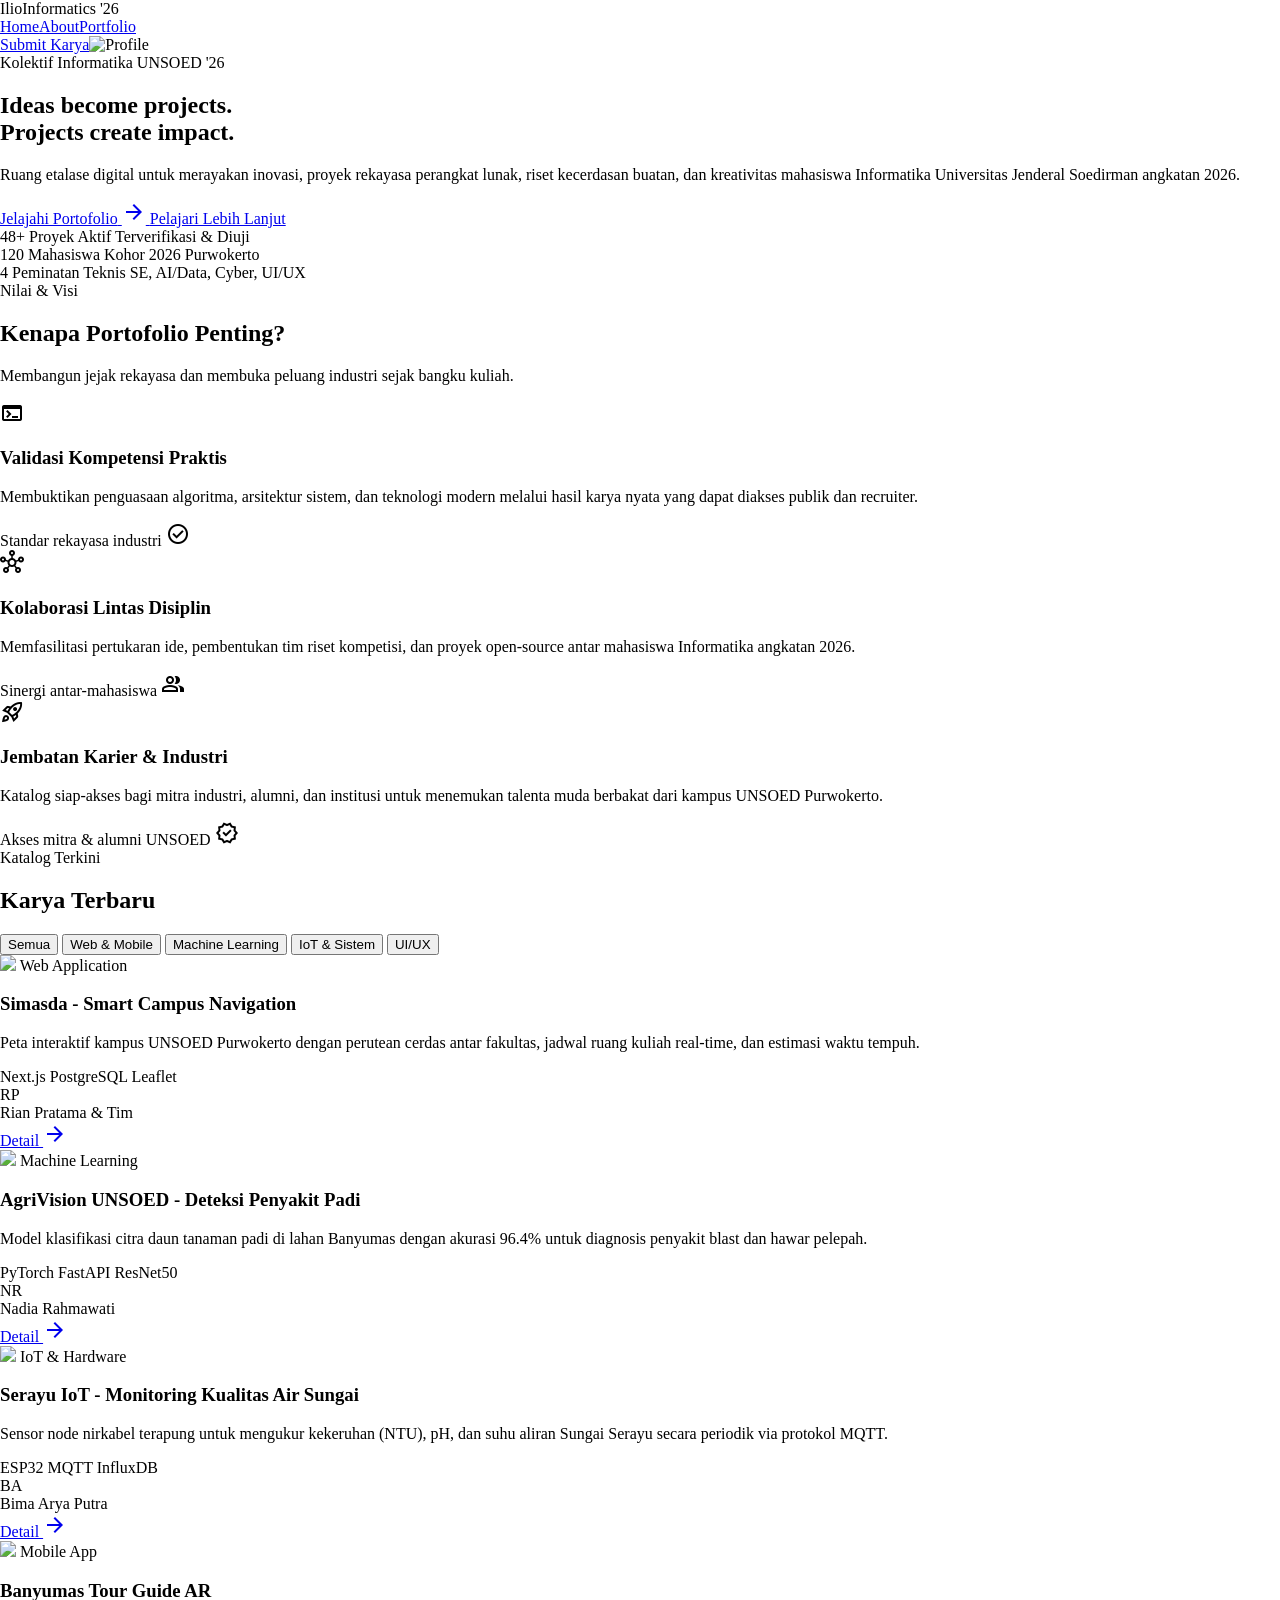
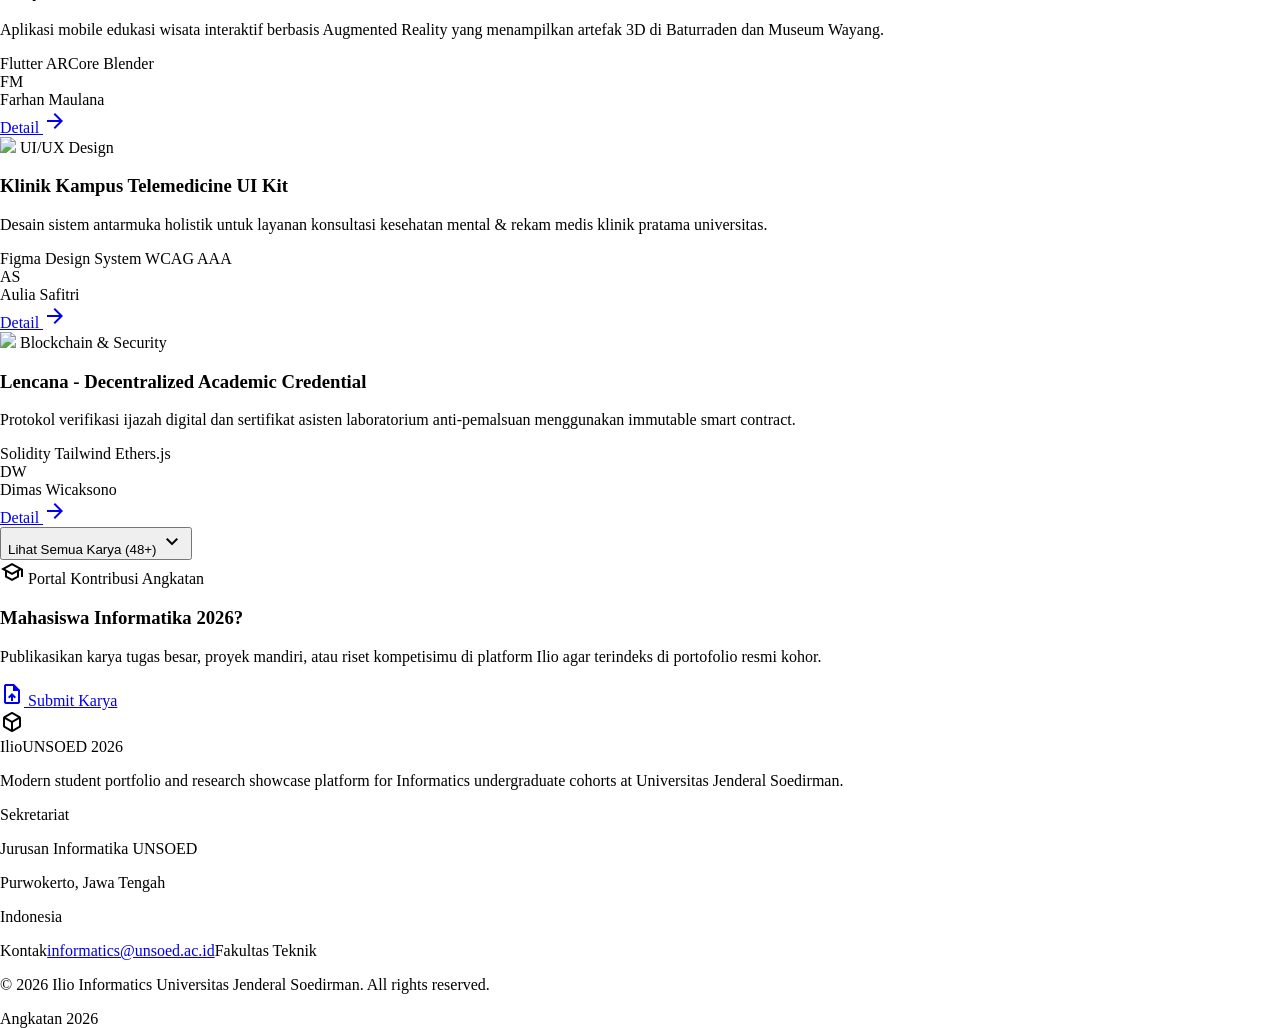
==== ilio_platform_portofolio_informatika_unsoed_26.html @ 2663e472 "Desain web" ====
<!DOCTYPE html>

<html lang="en"><head><meta charset="utf-8"/><meta content="width=device-width, initial-scale=1.0" name="viewport"/><meta content="web_standard" name="shell-type"/><link href="https://fonts.googleapis.com/css2?family=Material+Symbols+Outlined:opsz,wght,FILL,GRAD@20..48,100..700,0..1,-50..200" rel="stylesheet"/>
<link href="https://fonts.googleapis.com/css2?family=Material+Symbols+Outlined:wght,FILL@100..700,0..1&amp;display=swap" rel="stylesheet"/><style>@layer base{html,body{margin:0;padding:0;}body{overscroll-behavior:none;}main>:first-child{margin-top:0!important;}main>:last-child{margin-bottom:0!important;}}::-webkit-scrollbar{display:none;}</style><script src="https://cdn.tailwindcss.com"></script><script id="tailwind-config">tailwind.config = { darkMode: "class", theme: { extend: { "colors": { "tertiary": "#904900", "secondary-fixed-dim": "#00dfc1", "primary-fixed-dim": "#c0c1ff", "on-secondary-fixed": "#00201a", "on-secondary-fixed-variant": "#005144", "inverse-surface": "#263143", "on-tertiary-fixed": "#301400", "on-error": "#ffffff", "secondary-container": "#26fedc", "surface-container-lowest": "#ffffff", "primary": "#4648d4", "surface-variant": "#d8e3fb", "tertiary-fixed-dim": "#ffb783", "inverse-primary": "#c0c1ff", "on-secondary-container": "#007261", "on-tertiary-container": "#fffbff", "on-secondary": "#ffffff", "primary-container": "#6063ee", "surface-container-highest": "#d8e3fb", "surface": "#f9f9ff", "surface-dim": "#cfdaf2", "on-error-container": "#93000a", "surface-bright": "#f9f9ff", "on-primary-fixed": "#07006c", "on-tertiary": "#ffffff", "primary-fixed": "#e1e0ff", "on-background": "#111c2d", "on-surface-variant": "#464554", "outline": "#767586", "inverse-on-surface": "#ecf1ff", "surface-container-low": "#f0f3ff", "tertiary-fixed": "#ffdcc5", "on-surface": "#111c2d", "outline-variant": "#c7c4d7", "on-primary": "#ffffff", "on-primary-container": "#fffbff", "tertiary-container": "#b55d00", "on-primary-fixed-variant": "#2f2ebe", "surface-container": "#e7eeff", "background": "#f9f9ff", "error": "#ba1a1a", "on-tertiary-fixed-variant": "#703700", "surface-tint": "#494bd6", "surface-container-high": "#dee8ff", "secondary-fixed": "#26fedc", "secondary": "#006b5b", "error-container": "#ffdad6" }, "borderRadius": { "DEFAULT": "0.25rem", "lg": "0.5rem", "xl": "0.75rem", "full": "9999px" }, "spacing": { "space-2xl": "3rem", "margin": "2rem", "space-xl": "2rem", "space-sm": "0.5rem", "margin-mobile": "1rem", "gutter-mobile": "1rem", "space-md": "1rem", "space-lg": "1.5rem", "space-xs": "0.25rem", "gutter": "1.5rem", "space-3xl": "4.5rem" }, "fontFamily": { "headline-md": [ "Plus Jakarta Sans" ], "body-sm": [ "Inter" ], "display-hero-mobile": [ "Plus Jakarta Sans" ], "code-sm": [ "Inter" ], "display-hero": [ "Plus Jakarta Sans" ], "body-lg": [ "Inter" ], "headline-sm": [ "Plus Jakarta Sans" ], "headline-lg": [ "Plus Jakarta Sans" ], "body-md": [ "Inter" ], "label-sm": [ "Inter" ], "headline-lg-mobile": [ "Plus Jakarta Sans" ], "label-md": [ "Inter" ] }, "fontSize": { "headline-md": [ "24px", { "lineHeight": "32px", "letterSpacing": "-0.015em", "fontWeight": "600" } ], "body-sm": [ "13px", { "lineHeight": "20px", "letterSpacing": "0em", "fontWeight": "400" } ], "display-hero-mobile": [ "32px", { "lineHeight": "40px", "letterSpacing": "-0.02em", "fontWeight": "700" } ], "code-sm": [ "13px", { "lineHeight": "18px", "letterSpacing": "0em", "fontWeight": "500" } ], "display-hero": [ "48px", { "lineHeight": "56px", "letterSpacing": "-0.025em", "fontWeight": "700" } ], "body-lg": [ "18px", { "lineHeight": "28px", "letterSpacing": "-0.005em", "fontWeight": "400" } ], "headline-sm": [ "20px", { "lineHeight": "28px", "letterSpacing": "-0.01em", "fontWeight": "600" } ], "headline-lg": [ "36px", { "lineHeight": "44px", "letterSpacing": "-0.02em", "fontWeight": "600" } ], "body-md": [ "15px", { "lineHeight": "24px", "letterSpacing": "0em", "fontWeight": "400" } ], "label-sm": [ "12px", { "lineHeight": "16px", "letterSpacing": "0.025em", "fontWeight": "600" } ], "headline-lg-mobile": [ "26px", { "lineHeight": "34px", "letterSpacing": "-0.015em", "fontWeight": "600" } ], "label-md": [ "14px", { "lineHeight": "20px", "letterSpacing": "0.01em", "fontWeight": "500" } ] } } } }</script></head><body class="bg-surface font-body-md text-on-surface antialiased"><header class="fixed top-0 left-0 right-0 z-50 bg-surface-container-lowest/90 backdrop-blur-md border-b border-outline-variant"><div class="max-w-7xl mx-auto px-margin flex items-center justify-between h-16"><div class="flex items-center gap-space-md"><span class="font-headline-md text-headline-md tracking-tight text-primary font-bold">Ilio</span><span class="hidden sm:inline-flex items-center px-space-sm py-space-xs rounded-full bg-primary-fixed text-on-primary-fixed font-label-sm text-label-sm font-semibold">Informatics '26</span></div><nav class="hidden md:flex items-center gap-space-xl" data-active-classes="text-primary font-semibold"><a aria-current="page" class="transition-colors text-primary font-semibold" data-path="home" href="#">Home</a><a class="font-label-md text-label-md text-on-surface-variant hover:text-on-surface transition-colors" data-path="about" href="#">About</a><a class="font-label-md text-label-md text-on-surface-variant hover:text-on-surface transition-colors" data-path="portfolio" href="#">Portfolio</a></nav><div class="flex items-center gap-space-md"><a class="inline-flex items-center justify-center h-10 px-space-lg rounded-lg border border-outline-variant bg-surface-container-lowest font-label-md text-label-md text-on-surface hover:bg-surface-container-low transition-all" data-path="submit-karya" href="#">Submit Karya</a><img alt="Profile" class="w-8 h-8 rounded-full object-cover ring-1 ring-outline-variant" src="https://lh3.googleusercontent.com/aida/[base64]"/></div></div></header><main class="w-full pt-16 bg-surface"><div class="flex flex-col w-full">
<!-- Top Decorative Blur Gradient Backdrop (Contained) -->
<div class="relative w-full overflow-hidden">
<div class="absolute -top-32 left-1/2 -translate-x-1/2 w-[980px] h-[380px] bg-gradient-to-r from-primary/10 via-secondary-container/20 to-primary-container/10 blur-3xl pointer-events-none -z-10"></div>
<!-- 1. HERO SECTION -->
<section class="w-full max-w-7xl mx-auto px-margin py-space-3xl flex flex-col items-center text-center">
<!-- Cohort Indicator Badge -->
<div class="inline-flex items-center gap-space-sm px-4 py-1.5 rounded-full bg-surface-container border border-outline-variant shadow-sm mb-space-lg">
<span class="relative flex h-2 w-2">
<span class="animate-ping absolute inline-flex h-full w-full rounded-full bg-secondary-fixed-dim opacity-75"></span>
<span class="relative inline-flex rounded-full h-2 w-2 bg-secondary"></span>
</span>
<span class="font-label-sm text-label-sm text-on-surface-variant font-semibold tracking-wide uppercase">
          Kolektif Informatika UNSOED '26
        </span>
</div>
<!-- Main Hero Headline -->
<h1 class="font-display-hero text-display-hero md:text-[56px] md:leading-[64px] text-on-surface font-extrabold max-w-4xl tracking-tight mb-space-lg">
        Ideas become projects.<br class="hidden sm:inline"/>
<span class="text-primary">Projects create impact.</span>
</h1>
<!-- Indonesian Hero Subtitle -->
<p class="font-body-lg text-body-lg text-on-surface-variant max-w-2xl leading-relaxed mb-space-xl">
        Ruang etalase digital untuk merayakan inovasi, proyek rekayasa perangkat lunak, riset kecerdasan buatan, dan kreativitas mahasiswa Informatika Universitas Jenderal Soedirman angkatan 2026.
      </p>
<!-- Action Button Row -->
<div class="flex flex-col sm:flex-row items-center gap-space-md mb-space-3xl w-full sm:w-auto">
<a class="w-full sm:w-auto inline-flex items-center justify-center gap-space-sm h-12 px-6 rounded-lg bg-secondary-container text-on-secondary-fixed font-label-md text-label-md font-semibold shadow-sm hover:shadow-md hover:-translate-y-0.5 transition-all" href="#karya-terbaru">
<span>Jelajahi Portofolio</span>
<span class="material-symbols-outlined text-lg">arrow_forward</span>
</a>
<a class="w-full sm:w-auto inline-flex items-center justify-center h-12 px-6 rounded-lg bg-surface-container-lowest text-on-surface font-label-md text-label-md font-medium border border-outline-variant shadow-sm hover:bg-surface-container-low transition-colors" href="#kenapa-penting">
          Pelajari Lebih Lanjut
        </a>
</div>
<!-- Minimalist Metric Strip -->
<div class="w-full max-w-4xl bg-surface-container-lowest rounded-xl border border-outline-variant shadow-sm p-space-lg grid grid-cols-1 sm:grid-cols-3 divide-y sm:divide-y-0 sm:divide-x divide-outline-variant">
<div class="flex flex-col items-center py-space-sm sm:py-0 px-space-md">
<span class="font-headline-lg text-headline-lg text-primary font-bold">48+</span>
<span class="font-label-md text-label-md text-on-surface font-medium mt-1">Proyek Aktif</span>
<span class="font-body-sm text-body-sm text-on-surface-variant">Terverifikasi &amp; Diuji</span>
</div>
<div class="flex flex-col items-center py-space-sm sm:py-0 px-space-md">
<span class="font-headline-lg text-headline-lg text-on-surface font-bold">120</span>
<span class="font-label-md text-label-md text-on-surface font-medium mt-1">Mahasiswa</span>
<span class="font-body-sm text-body-sm text-on-surface-variant">Kohor 2026 Purwokerto</span>
</div>
<div class="flex flex-col items-center py-space-sm sm:py-0 px-space-md">
<span class="font-headline-lg text-headline-lg text-primary font-bold">4</span>
<span class="font-label-md text-label-md text-on-surface font-medium mt-1">Peminatan Teknis</span>
<span class="font-body-sm text-body-sm text-on-surface-variant">SE, AI/Data, Cyber, UI/UX</span>
</div>
</div>
</section>
</div>
<!-- 2. SECTION: KENAPA PORTOFOLIO PENTING -->
<section class="w-full bg-surface-container-low border-y border-outline-variant py-space-3xl" id="kenapa-penting">
<div class="max-w-7xl mx-auto px-margin">
<!-- Section Header -->
<div class="flex flex-col items-center text-center max-w-2xl mx-auto mb-space-2xl">
<span class="px-3 py-1 rounded-full bg-primary-fixed text-on-primary-fixed font-label-sm text-label-sm font-semibold uppercase tracking-wider mb-space-xs">
          Nilai &amp; Visi
        </span>
<h2 class="font-headline-lg text-headline-lg text-on-surface font-bold tracking-tight mb-space-xs">
          Kenapa Portofolio Penting?
        </h2>
<p class="font-body-md text-body-md text-on-surface-variant">
          Membangun jejak rekayasa dan membuka peluang industri sejak bangku kuliah.
        </p>
</div>
<!-- 3 Benefit Cards -->
<div class="grid grid-cols-1 md:grid-cols-3 gap-gutter">
<!-- Benefit Card 1 -->
<div class="bg-surface-container-lowest rounded-xl border border-outline-variant p-space-lg shadow-sm hover:shadow-md hover:border-primary/40 transition-all flex flex-col justify-between">
<div>
<div class="w-12 h-12 rounded-lg bg-primary-fixed flex items-center justify-center text-primary mb-space-lg">
<span class="material-symbols-outlined text-2xl">terminal</span>
</div>
<h3 class="font-headline-sm text-headline-sm text-on-surface font-semibold mb-space-sm">
              Validasi Kompetensi Praktis
            </h3>
<p class="font-body-md text-body-md text-on-surface-variant leading-relaxed">
              Membuktikan penguasaan algoritma, arsitektur sistem, dan teknologi modern melalui hasil karya nyata yang dapat diakses publik dan recruiter.
            </p>
</div>
<div class="pt-space-lg mt-space-md border-t border-outline-variant flex items-center gap-space-xs text-primary font-label-sm text-label-sm font-medium">
<span>Standar rekayasa industri</span>
<span class="material-symbols-outlined text-sm">check_circle</span>
</div>
</div>
<!-- Benefit Card 2 -->
<div class="bg-surface-container-lowest rounded-xl border border-outline-variant p-space-lg shadow-sm hover:shadow-md hover:border-secondary/40 transition-all flex flex-col justify-between">
<div>
<div class="w-12 h-12 rounded-lg bg-secondary-fixed flex items-center justify-center text-on-secondary-fixed mb-space-lg">
<span class="material-symbols-outlined text-2xl">hub</span>
</div>
<h3 class="font-headline-sm text-headline-sm text-on-surface font-semibold mb-space-sm">
              Kolaborasi Lintas Disiplin
            </h3>
<p class="font-body-md text-body-md text-on-surface-variant leading-relaxed">
              Memfasilitasi pertukaran ide, pembentukan tim riset kompetisi, dan proyek open-source antar mahasiswa Informatika angkatan 2026.
            </p>
</div>
<div class="pt-space-lg mt-space-md border-t border-outline-variant flex items-center gap-space-xs text-secondary font-label-sm text-label-sm font-medium">
<span>Sinergi antar-mahasiswa</span>
<span class="material-symbols-outlined text-sm">group</span>
</div>
</div>
<!-- Benefit Card 3 -->
<div class="bg-surface-container-lowest rounded-xl border border-outline-variant p-space-lg shadow-sm hover:shadow-md hover:border-primary/40 transition-all flex flex-col justify-between">
<div>
<div class="w-12 h-12 rounded-lg bg-surface-container-high flex items-center justify-center text-primary mb-space-lg">
<span class="material-symbols-outlined text-2xl">rocket_launch</span>
</div>
<h3 class="font-headline-sm text-headline-sm text-on-surface font-semibold mb-space-sm">
              Jembatan Karier &amp; Industri
            </h3>
<p class="font-body-md text-body-md text-on-surface-variant leading-relaxed">
              Katalog siap-akses bagi mitra industri, alumni, dan institusi untuk menemukan talenta muda berbakat dari kampus UNSOED Purwokerto.
            </p>
</div>
<div class="pt-space-lg mt-space-md border-t border-outline-variant flex items-center gap-space-xs text-primary font-label-sm text-label-sm font-medium">
<span>Akses mitra &amp; alumni UNSOED</span>
<span class="material-symbols-outlined text-sm">verified</span>
</div>
</div>
</div>
</div>
</section>
<!-- 3. SECTION: KARYA TERBARU (RECENT PROJECTS) -->
<section class="w-full max-w-7xl mx-auto px-margin py-space-3xl" id="karya-terbaru">
<!-- Section Title & Filter Tabs -->
<div class="flex flex-col md:flex-row md:items-end justify-between gap-space-lg mb-space-2xl">
<div>
<div class="inline-flex items-center gap-2 text-primary font-label-sm text-label-sm font-semibold uppercase tracking-wider mb-space-xs">
<span class="w-2 h-2 rounded-full bg-primary"></span>
          Katalog Terkini
        </div>
<h2 class="font-headline-lg text-headline-lg text-on-surface font-bold tracking-tight">
          Karya Terbaru
        </h2>
</div>
<!-- Filter Tabs with Micro-interaction script -->
<div class="flex flex-wrap gap-2" id="filter-container">
<button class="filter-btn active-tab px-4 py-2 rounded-lg font-label-md text-label-md font-medium transition-all bg-primary text-on-primary shadow-sm" data-filter="all">
          Semua
        </button>
<button class="filter-btn px-4 py-2 rounded-lg font-label-md text-label-md font-medium transition-all bg-surface-container-lowest text-on-surface-variant border border-outline-variant hover:bg-surface-container-low hover:text-on-surface" data-filter="web-mobile">
          Web &amp; Mobile
        </button>
<button class="filter-btn px-4 py-2 rounded-lg font-label-md text-label-md font-medium transition-all bg-surface-container-lowest text-on-surface-variant border border-outline-variant hover:bg-surface-container-low hover:text-on-surface" data-filter="ml">
          Machine Learning
        </button>
<button class="filter-btn px-4 py-2 rounded-lg font-label-md text-label-md font-medium transition-all bg-surface-container-lowest text-on-surface-variant border border-outline-variant hover:bg-surface-container-low hover:text-on-surface" data-filter="iot">
          IoT &amp; Sistem
        </button>
<button class="filter-btn px-4 py-2 rounded-lg font-label-md text-label-md font-medium transition-all bg-surface-container-lowest text-on-surface-variant border border-outline-variant hover:bg-surface-container-low hover:text-on-surface" data-filter="uiux">
          UI/UX
        </button>
</div>
</div>
<!-- 6 Projects Responsive Grid -->
<div class="grid grid-cols-1 md:grid-cols-2 lg:grid-cols-3 gap-gutter mb-space-2xl" id="projects-grid">
<!-- Project Card 1: Simasda -->
<div class="project-card group bg-surface-container-lowest rounded-xl border border-outline-variant p-space-md shadow-sm hover:shadow-md hover:border-primary/50 hover:-translate-y-1 transition-all flex flex-col justify-between" data-category="web-mobile">
<div>
<!-- Thumbnail slot -->
<div class="relative w-full aspect-video rounded-lg overflow-hidden bg-surface-container-high mb-space-md">
<img class="w-full h-full object-cover group-hover:scale-105 transition-transform duration-300" data-alt="Modern web interface dashboard for smart university campus navigation showing interactive building map, lecture hall routes, and teal highlight nodes in clean minimalist slate layout" src="https://lh3.googleusercontent.com/aida-public/[base64]"/>
<span class="absolute top-3 left-3 px-2.5 py-1 rounded-full bg-surface-container-lowest/90 backdrop-blur-sm text-primary font-label-sm text-label-sm font-semibold border border-outline-variant">
              Web Application
            </span>
</div>
<!-- Project Meta -->
<h3 class="font-headline-sm text-headline-sm text-on-surface font-semibold group-hover:text-primary transition-colors line-clamp-1">
            Simasda - Smart Campus Navigation
          </h3>
<p class="font-body-sm text-body-sm text-on-surface-variant mt-space-xs line-clamp-2">
            Peta interaktif kampus UNSOED Purwokerto dengan perutean cerdas antar fakultas, jadwal ruang kuliah real-time, dan estimasi waktu tempuh.
          </p>
<!-- Tech stack chips -->
<div class="flex flex-wrap gap-1.5 mt-space-md">
<span class="px-2.5 py-0.5 rounded-full bg-surface-container text-on-surface-variant font-label-sm text-label-sm">Next.js</span>
<span class="px-2.5 py-0.5 rounded-full bg-surface-container text-on-surface-variant font-label-sm text-label-sm">PostgreSQL</span>
<span class="px-2.5 py-0.5 rounded-full bg-surface-container text-on-surface-variant font-label-sm text-label-sm">Leaflet</span>
</div>
</div>
<!-- Author Strip & Link -->
<div class="pt-space-md mt-space-md border-t border-outline-variant flex items-center justify-between">
<div class="flex items-center gap-space-xs">
<div class="w-7 h-7 rounded-full bg-primary-fixed text-on-primary-fixed flex items-center justify-center font-label-sm text-label-sm font-bold">
              RP
            </div>
<span class="font-body-sm text-body-sm text-on-surface font-medium truncate max-w-[130px]">
              Rian Pratama &amp; Tim
            </span>
</div>
<a class="inline-flex items-center gap-1 font-label-sm text-label-sm font-semibold text-primary hover:underline" href="#">
            Detail <span class="material-symbols-outlined text-sm">arrow_forward</span>
</a>
</div>
</div>
<!-- Project Card 2: AgriVision UNSOED -->
<div class="project-card group bg-surface-container-lowest rounded-xl border border-outline-variant p-space-md shadow-sm hover:shadow-md hover:border-primary/50 hover:-translate-y-1 transition-all flex flex-col justify-between" data-category="ml">
<div>
<div class="relative w-full aspect-video rounded-lg overflow-hidden bg-surface-container-high mb-space-md">
<img class="w-full h-full object-cover group-hover:scale-105 transition-transform duration-300" data-alt="Machine learning computer vision model interface detecting rice leaf blast disease with confidence scores, bounding boxes, and agricultural telemetry metrics" src="https://lh3.googleusercontent.com/aida-public/[base64]"/>
<span class="absolute top-3 left-3 px-2.5 py-1 rounded-full bg-surface-container-lowest/90 backdrop-blur-sm text-secondary font-label-sm text-label-sm font-semibold border border-outline-variant">
              Machine Learning
            </span>
</div>
<h3 class="font-headline-sm text-headline-sm text-on-surface font-semibold group-hover:text-primary transition-colors line-clamp-1">
            AgriVision UNSOED - Deteksi Penyakit Padi
          </h3>
<p class="font-body-sm text-body-sm text-on-surface-variant mt-space-xs line-clamp-2">
            Model klasifikasi citra daun tanaman padi di lahan Banyumas dengan akurasi 96.4% untuk diagnosis penyakit blast dan hawar pelepah.
          </p>
<div class="flex flex-wrap gap-1.5 mt-space-md">
<span class="px-2.5 py-0.5 rounded-full bg-surface-container text-on-surface-variant font-label-sm text-label-sm">PyTorch</span>
<span class="px-2.5 py-0.5 rounded-full bg-surface-container text-on-surface-variant font-label-sm text-label-sm">FastAPI</span>
<span class="px-2.5 py-0.5 rounded-full bg-surface-container text-on-surface-variant font-label-sm text-label-sm">ResNet50</span>
</div>
</div>
<div class="pt-space-md mt-space-md border-t border-outline-variant flex items-center justify-between">
<div class="flex items-center gap-space-xs">
<div class="w-7 h-7 rounded-full bg-secondary-fixed text-on-secondary-fixed flex items-center justify-center font-label-sm text-label-sm font-bold">
              NR
            </div>
<span class="font-body-sm text-body-sm text-on-surface font-medium truncate max-w-[130px]">
              Nadia Rahmawati
            </span>
</div>
<a class="inline-flex items-center gap-1 font-label-sm text-label-sm font-semibold text-primary hover:underline" href="#">
            Detail <span class="material-symbols-outlined text-sm">arrow_forward</span>
</a>
</div>
</div>
<!-- Project Card 3: Serayu IoT -->
<div class="project-card group bg-surface-container-lowest rounded-xl border border-outline-variant p-space-md shadow-sm hover:shadow-md hover:border-primary/50 hover:-translate-y-1 transition-all flex flex-col justify-between" data-category="iot">
<div>
<div class="relative w-full aspect-video rounded-lg overflow-hidden bg-surface-container-high mb-space-md">
<img class="w-full h-full object-cover group-hover:scale-105 transition-transform duration-300" data-alt="Internet of Things hardware prototype with microcontrollers, turbidity sensors, and water quality telemetry gauges monitoring Serayu river data streams" src="https://lh3.googleusercontent.com/aida-public/[base64]"/>
<span class="absolute top-3 left-3 px-2.5 py-1 rounded-full bg-surface-container-lowest/90 backdrop-blur-sm text-primary font-label-sm text-label-sm font-semibold border border-outline-variant">
              IoT &amp; Hardware
            </span>
</div>
<h3 class="font-headline-sm text-headline-sm text-on-surface font-semibold group-hover:text-primary transition-colors line-clamp-1">
            Serayu IoT - Monitoring Kualitas Air Sungai
          </h3>
<p class="font-body-sm text-body-sm text-on-surface-variant mt-space-xs line-clamp-2">
            Sensor node nirkabel terapung untuk mengukur kekeruhan (NTU), pH, dan suhu aliran Sungai Serayu secara periodik via protokol MQTT.
          </p>
<div class="flex flex-wrap gap-1.5 mt-space-md">
<span class="px-2.5 py-0.5 rounded-full bg-surface-container text-on-surface-variant font-label-sm text-label-sm">ESP32</span>
<span class="px-2.5 py-0.5 rounded-full bg-surface-container text-on-surface-variant font-label-sm text-label-sm">MQTT</span>
<span class="px-2.5 py-0.5 rounded-full bg-surface-container text-on-surface-variant font-label-sm text-label-sm">InfluxDB</span>
</div>
</div>
<div class="pt-space-md mt-space-md border-t border-outline-variant flex items-center justify-between">
<div class="flex items-center gap-space-xs">
<div class="w-7 h-7 rounded-full bg-primary-fixed-dim text-on-primary-fixed flex items-center justify-center font-label-sm text-label-sm font-bold">
              BA
            </div>
<span class="font-body-sm text-body-sm text-on-surface font-medium truncate max-w-[130px]">
              Bima Arya Putra
            </span>
</div>
<a class="inline-flex items-center gap-1 font-label-sm text-label-sm font-semibold text-primary hover:underline" href="#">
            Detail <span class="material-symbols-outlined text-sm">arrow_forward</span>
</a>
</div>
</div>
<!-- Project Card 4: Banyumas Tour Guide AR -->
<div class="project-card group bg-surface-container-lowest rounded-xl border border-outline-variant p-space-md shadow-sm hover:shadow-md hover:border-primary/50 hover:-translate-y-1 transition-all flex flex-col justify-between" data-category="web-mobile">
<div>
<div class="relative w-full aspect-video rounded-lg overflow-hidden bg-surface-container-high mb-space-md">
<img class="w-full h-full object-cover group-hover:scale-105 transition-transform duration-300" data-alt="Augmented reality smartphone application camera viewport displaying 3D historic landmarks, local culture facts, and waypoint navigation overlay in Banyumas" src="https://lh3.googleusercontent.com/aida-public/[base64]"/>
<span class="absolute top-3 left-3 px-2.5 py-1 rounded-full bg-surface-container-lowest/90 backdrop-blur-sm text-primary font-label-sm text-label-sm font-semibold border border-outline-variant">
              Mobile App
            </span>
</div>
<h3 class="font-headline-sm text-headline-sm text-on-surface font-semibold group-hover:text-primary transition-colors line-clamp-1">
            Banyumas Tour Guide AR
          </h3>
<p class="font-body-sm text-body-sm text-on-surface-variant mt-space-xs line-clamp-2">
            Aplikasi mobile edukasi wisata interaktif berbasis Augmented Reality yang menampilkan artefak 3D di Baturraden dan Museum Wayang.
          </p>
<div class="flex flex-wrap gap-1.5 mt-space-md">
<span class="px-2.5 py-0.5 rounded-full bg-surface-container text-on-surface-variant font-label-sm text-label-sm">Flutter</span>
<span class="px-2.5 py-0.5 rounded-full bg-surface-container text-on-surface-variant font-label-sm text-label-sm">ARCore</span>
<span class="px-2.5 py-0.5 rounded-full bg-surface-container text-on-surface-variant font-label-sm text-label-sm">Blender</span>
</div>
</div>
<div class="pt-space-md mt-space-md border-t border-outline-variant flex items-center justify-between">
<div class="flex items-center gap-space-xs">
<div class="w-7 h-7 rounded-full bg-surface-container-high text-on-surface-variant flex items-center justify-center font-label-sm text-label-sm font-bold">
              FM
            </div>
<span class="font-body-sm text-body-sm text-on-surface font-medium truncate max-w-[130px]">
              Farhan Maulana
            </span>
</div>
<a class="inline-flex items-center gap-1 font-label-sm text-label-sm font-semibold text-primary hover:underline" href="#">
            Detail <span class="material-symbols-outlined text-sm">arrow_forward</span>
</a>
</div>
</div>
<!-- Project Card 5: Klinik Kampus Telemedicine UI Kit -->
<div class="project-card group bg-surface-container-lowest rounded-xl border border-outline-variant p-space-md shadow-sm hover:shadow-md hover:border-primary/50 hover:-translate-y-1 transition-all flex flex-col justify-between" data-category="uiux">
<div>
<div class="relative w-full aspect-video rounded-lg overflow-hidden bg-surface-container-high mb-space-md">
<img class="w-full h-full object-cover group-hover:scale-105 transition-transform duration-300" data-alt="Clean Figma UI UX telemedicine design system showpiece featuring doctor appointment calendars, consultation cards, design tokens, and components palette" src="https://lh3.googleusercontent.com/aida-public/[base64]"/>
<span class="absolute top-3 left-3 px-2.5 py-1 rounded-full bg-surface-container-lowest/90 backdrop-blur-sm text-secondary font-label-sm text-label-sm font-semibold border border-outline-variant">
              UI/UX Design
            </span>
</div>
<h3 class="font-headline-sm text-headline-sm text-on-surface font-semibold group-hover:text-primary transition-colors line-clamp-1">
            Klinik Kampus Telemedicine UI Kit
          </h3>
<p class="font-body-sm text-body-sm text-on-surface-variant mt-space-xs line-clamp-2">
            Desain sistem antarmuka holistik untuk layanan konsultasi kesehatan mental &amp; rekam medis klinik pratama universitas.
          </p>
<div class="flex flex-wrap gap-1.5 mt-space-md">
<span class="px-2.5 py-0.5 rounded-full bg-surface-container text-on-surface-variant font-label-sm text-label-sm">Figma</span>
<span class="px-2.5 py-0.5 rounded-full bg-surface-container text-on-surface-variant font-label-sm text-label-sm">Design System</span>
<span class="px-2.5 py-0.5 rounded-full bg-surface-container text-on-surface-variant font-label-sm text-label-sm">WCAG AAA</span>
</div>
</div>
<div class="pt-space-md mt-space-md border-t border-outline-variant flex items-center justify-between">
<div class="flex items-center gap-space-xs">
<div class="w-7 h-7 rounded-full bg-secondary-fixed text-on-secondary-fixed flex items-center justify-center font-label-sm text-label-sm font-bold">
              AS
            </div>
<span class="font-body-sm text-body-sm text-on-surface font-medium truncate max-w-[130px]">
              Aulia Safitri
            </span>
</div>
<a class="inline-flex items-center gap-1 font-label-sm text-label-sm font-semibold text-primary hover:underline" href="#">
            Detail <span class="material-symbols-outlined text-sm">arrow_forward</span>
</a>
</div>
</div>
<!-- Project Card 6: Lencana -->
<div class="project-card group bg-surface-container-lowest rounded-xl border border-outline-variant p-space-md shadow-sm hover:shadow-md hover:border-primary/50 hover:-translate-y-1 transition-all flex flex-col justify-between" data-category="iot">
<div>
<div class="relative w-full aspect-video rounded-lg overflow-hidden bg-surface-container-high mb-space-md">
<img class="w-full h-full object-cover group-hover:scale-105 transition-transform duration-300" data-alt="Cryptographic decentralized smart contract dashboard showcasing academic diploma verification hash blocks, cryptographic keys, and verifiable credentials" src="https://lh3.googleusercontent.com/aida-public/[base64]"/>
<span class="absolute top-3 left-3 px-2.5 py-1 rounded-full bg-surface-container-lowest/90 backdrop-blur-sm text-primary font-label-sm text-label-sm font-semibold border border-outline-variant">
              Blockchain &amp; Security
            </span>
</div>
<h3 class="font-headline-sm text-headline-sm text-on-surface font-semibold group-hover:text-primary transition-colors line-clamp-1">
            Lencana - Decentralized Academic Credential
          </h3>
<p class="font-body-sm text-body-sm text-on-surface-variant mt-space-xs line-clamp-2">
            Protokol verifikasi ijazah digital dan sertifikat asisten laboratorium anti-pemalsuan menggunakan immutable smart contract.
          </p>
<div class="flex flex-wrap gap-1.5 mt-space-md">
<span class="px-2.5 py-0.5 rounded-full bg-surface-container text-on-surface-variant font-label-sm text-label-sm">Solidity</span>
<span class="px-2.5 py-0.5 rounded-full bg-surface-container text-on-surface-variant font-label-sm text-label-sm">Tailwind</span>
<span class="px-2.5 py-0.5 rounded-full bg-surface-container text-on-surface-variant font-label-sm text-label-sm">Ethers.js</span>
</div>
</div>
<div class="pt-space-md mt-space-md border-t border-outline-variant flex items-center justify-between">
<div class="flex items-center gap-space-xs">
<div class="w-7 h-7 rounded-full bg-primary-fixed text-on-primary-fixed flex items-center justify-center font-label-sm text-label-sm font-bold">
              DW
            </div>
<span class="font-body-sm text-body-sm text-on-surface font-medium truncate max-w-[130px]">
              Dimas Wicaksono
            </span>
</div>
<a class="inline-flex items-center gap-1 font-label-sm text-label-sm font-semibold text-primary hover:underline" href="#">
            Detail <span class="material-symbols-outlined text-sm">arrow_forward</span>
</a>
</div>
</div>
</div>
<!-- Bottom Catalog CTA -->
<div class="flex justify-center">
<button class="inline-flex items-center gap-space-sm h-11 px-6 rounded-lg bg-surface-container-lowest text-on-surface font-label-md text-label-md font-medium border border-outline-variant shadow-sm hover:bg-surface-container-low hover:border-outline transition-all">
<span>Lihat Semua Karya (48+)</span>
<span class="material-symbols-outlined text-base">expand_more</span>
</button>
</div>
</section>
<!-- 4. CALLOUT / BANNER -->
<section class="w-full max-w-7xl mx-auto px-margin pb-space-3xl">
<div class="relative overflow-hidden rounded-2xl bg-gradient-to-r from-surface-container-high via-surface-container to-surface-container-high border border-outline-variant p-space-xl sm:p-space-2xl shadow-sm">
<div class="relative z-10 flex flex-col md:flex-row items-start md:items-center justify-between gap-space-lg">
<div class="max-w-2xl">
<div class="inline-flex items-center gap-2 text-primary font-label-sm text-label-sm font-semibold uppercase tracking-wider mb-space-xs">
<span class="material-symbols-outlined text-base">school</span>
            Portal Kontribusi Angkatan
          </div>
<h3 class="font-headline-lg text-headline-lg text-on-surface font-bold tracking-tight">
            Mahasiswa Informatika 2026?
          </h3>
<p class="font-body-md text-body-md text-on-surface-variant mt-space-xs">
            Publikasikan karya tugas besar, proyek mandiri, atau riset kompetisimu di platform Ilio agar terindeks di portofolio resmi kohor.
          </p>
</div>
<div class="flex items-center gap-space-md shrink-0">
<a class="inline-flex items-center justify-center gap-space-sm h-12 px-6 rounded-lg bg-secondary-container text-on-secondary-fixed font-label-md text-label-md font-semibold shadow-sm hover:shadow-md hover:-translate-y-0.5 transition-all" data-path="submit-karya" href="#">
<span class="material-symbols-outlined text-lg">upload_file</span>
<span>Submit Karya</span>
</a>
</div>
</div>
<!-- Subtle Decorative geometry watermark -->
<div class="absolute -right-10 -bottom-10 opacity-5 pointer-events-none text-primary">
<span class="material-symbols-outlined text-[180px]">deployed_code</span>
</div>
</div>
</section>
<!-- Micro-interaction Script for Filter Buttons -->
<script>
    (function() {
      const filterBtns = document.querySelectorAll('.filter-btn');
      const cards = document.querySelectorAll('.project-card');

      filterBtns.forEach(btn => {
        btn.addEventListener('click', () => {
          // Reset styles
          filterBtns.forEach(b => {
            b.className = 'filter-btn px-4 py-2 rounded-lg font-label-md text-label-md font-medium transition-all bg-surface-container-lowest text-on-surface-variant border border-outline-variant hover:bg-surface-container-low hover:text-on-surface';
          });
          // Set active state
          btn.className = 'filter-btn active-tab px-4 py-2 rounded-lg font-label-md text-label-md font-medium transition-all bg-primary text-on-primary shadow-sm';

          const target = btn.getAttribute('data-filter');

          cards.forEach(card => {
            const cat = card.getAttribute('data-category');
            if (target === 'all' || cat === target) {
              card.style.display = 'flex';
            } else {
              card.style.display = 'none';
            }
          });
        });
      });
    })();
  </script>
</div></main><footer class="w-full bg-surface-container-lowest border-t border-outline-variant mt-space-3xl"><div class="max-w-7xl mx-auto px-margin py-space-2xl"><div class="grid grid-cols-1 md:grid-cols-4 gap-gutter mb-space-2xl"><div class="md:col-span-2 flex flex-col gap-space-sm"><div class="flex items-center gap-space-sm"><span class="font-headline-md text-headline-md text-primary font-bold">Ilio</span><span class="px-space-sm py-space-xs rounded-full bg-surface-container text-on-surface-variant font-label-sm text-label-sm">UNSOED 2026</span></div><p class="font-body-sm text-body-sm text-on-surface-variant max-w-md">Modern student portfolio and research showcase platform for Informatics undergraduate cohorts at Universitas Jenderal Soedirman.</p></div><div class="flex flex-col gap-space-xs"><span class="font-label-md text-label-md text-on-surface font-semibold mb-space-xs">Sekretariat</span><p class="font-body-sm text-body-sm text-on-surface-variant">Jurusan Informatika UNSOED</p><p class="font-body-sm text-body-sm text-on-surface-variant">Purwokerto, Jawa Tengah</p><p class="font-body-sm text-body-sm text-on-surface-variant">Indonesia</p></div><div class="flex flex-col gap-space-xs"><span class="font-label-md text-label-md text-on-surface font-semibold mb-space-xs">Kontak</span><a class="font-body-sm text-body-sm text-on-surface-variant hover:text-primary transition-colors" href="mailto:informatics@unsoed.ac.id">informatics@unsoed.ac.id</a><span class="font-body-sm text-body-sm text-on-surface-variant">Fakultas Teknik</span></div></div><div class="pt-space-lg border-t border-outline-variant flex flex-col sm:flex-row items-center justify-between gap-space-md text-on-surface-variant font-body-sm text-body-sm"><p>© 2026 Ilio Informatics Universitas Jenderal Soedirman. All rights reserved.</p><div class="flex items-center gap-space-lg"><span class="font-label-sm text-label-sm text-on-surface-variant">Angkatan 2026</span></div></div></div></footer></body></html>
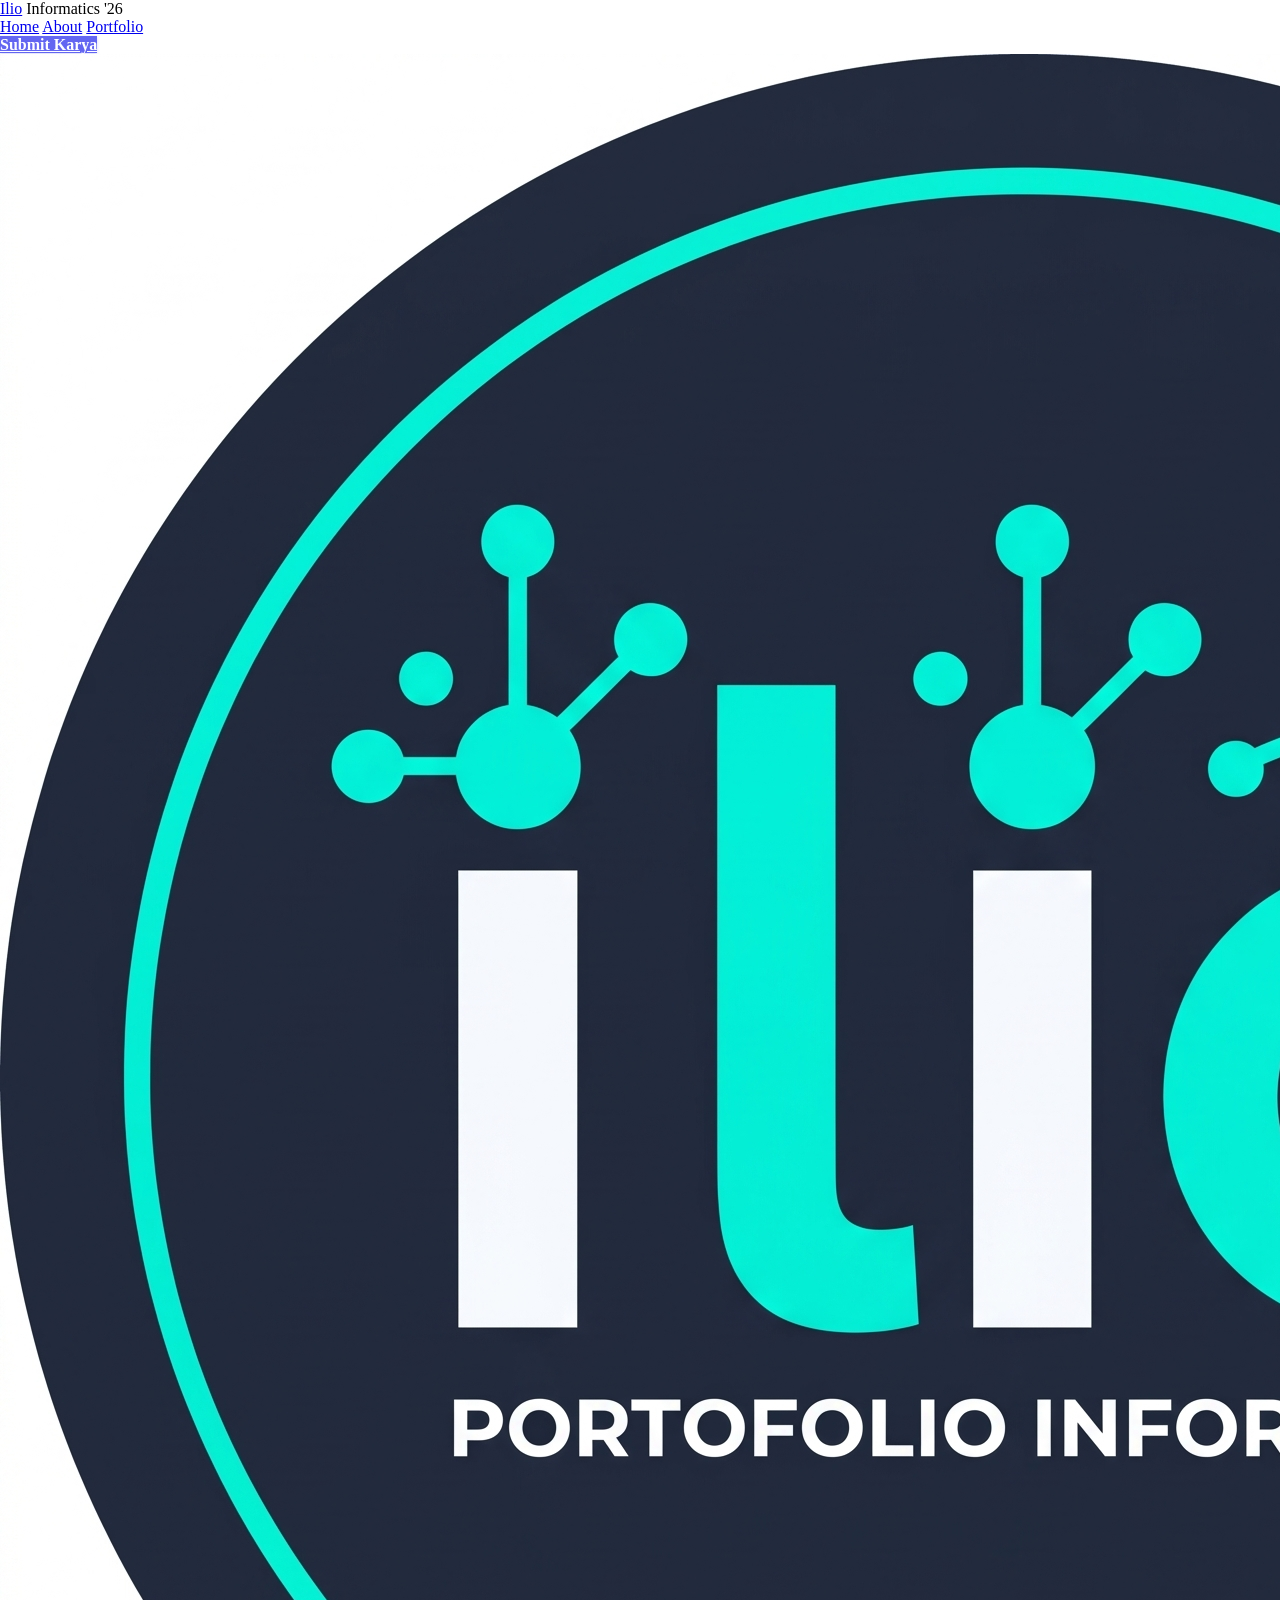
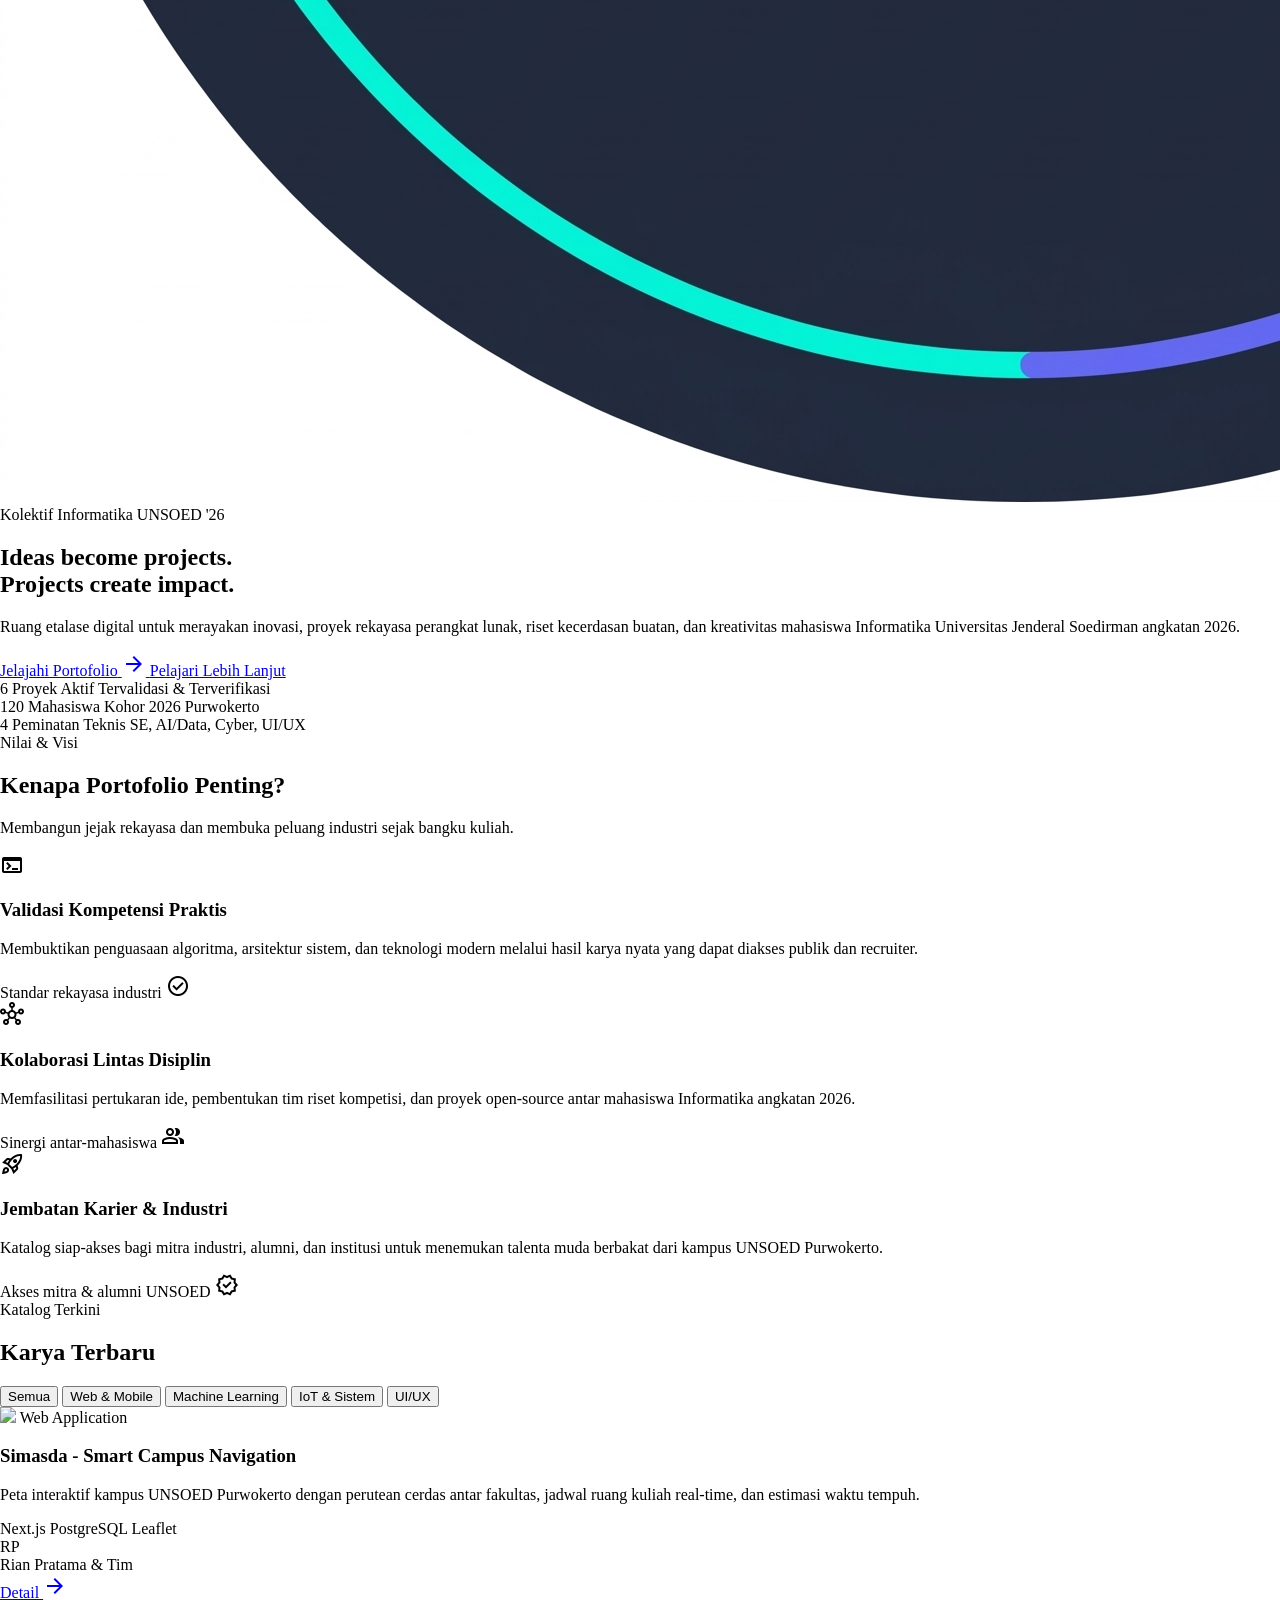
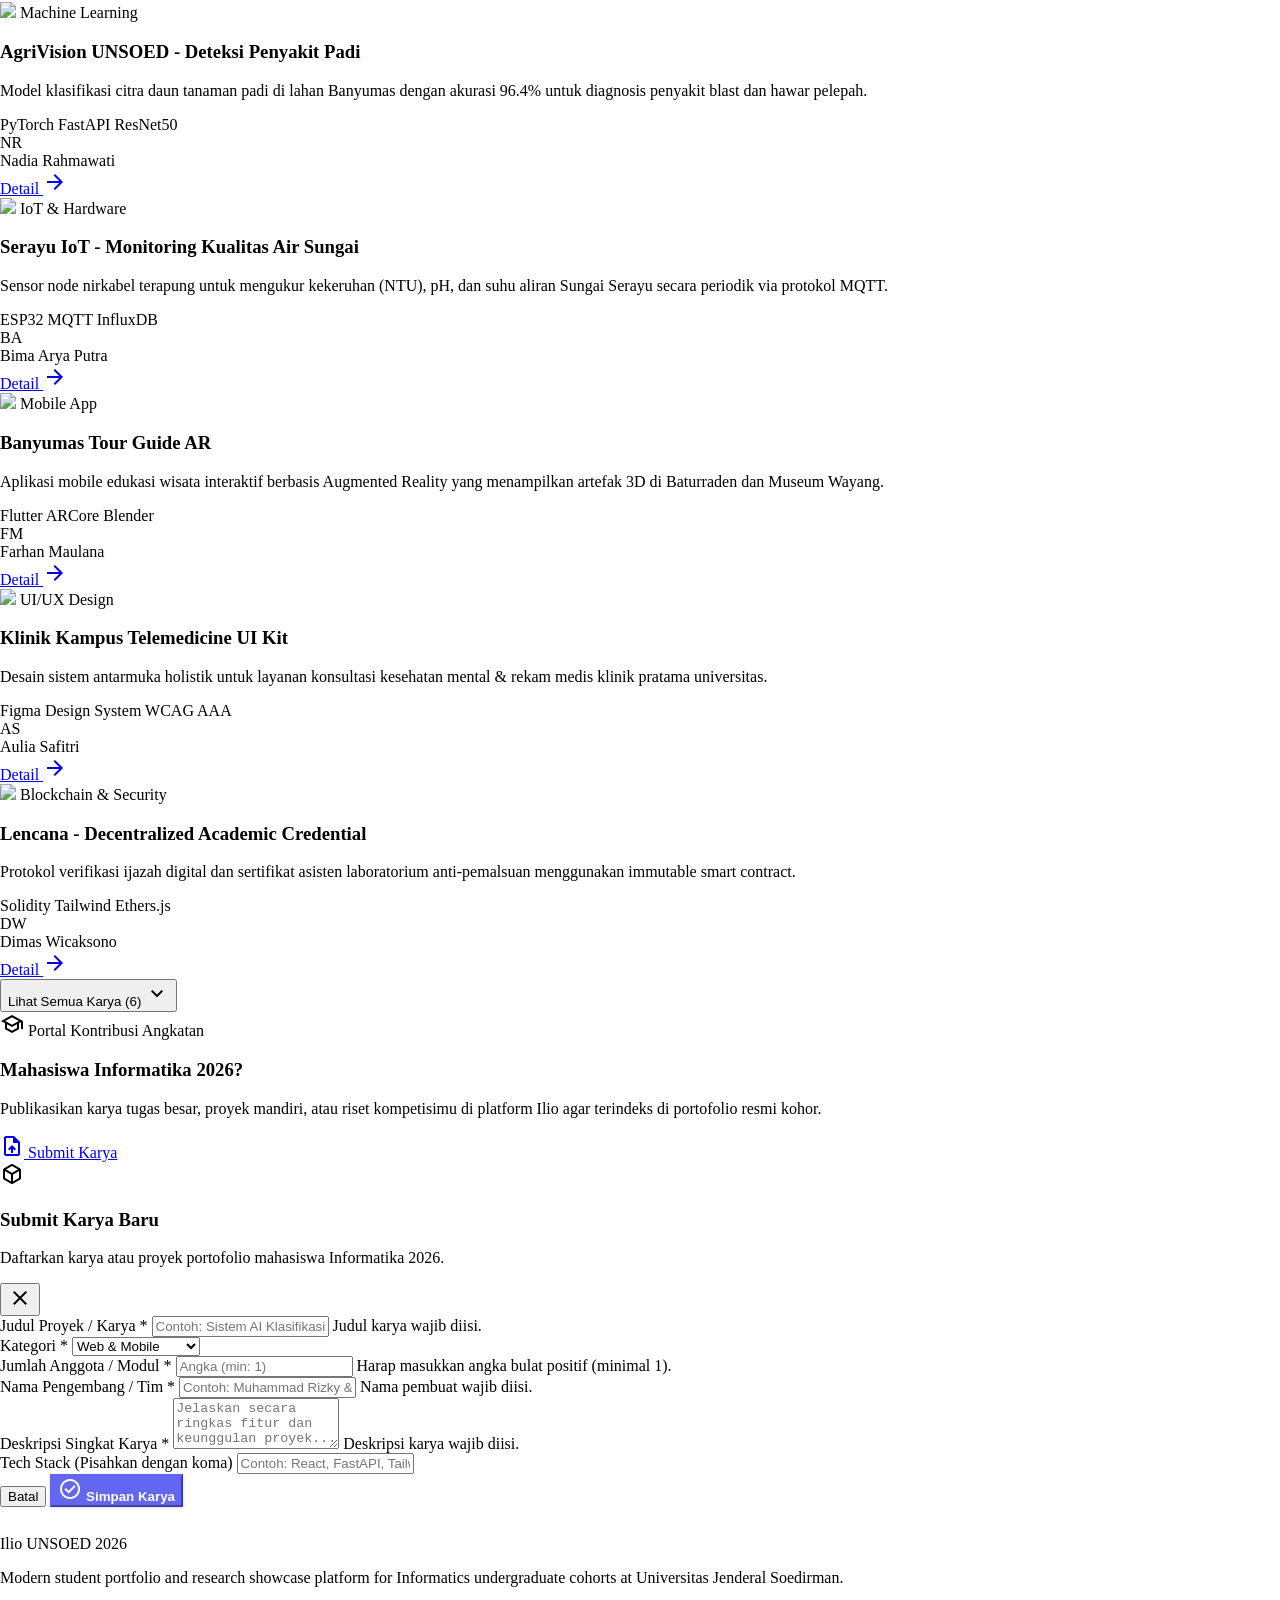
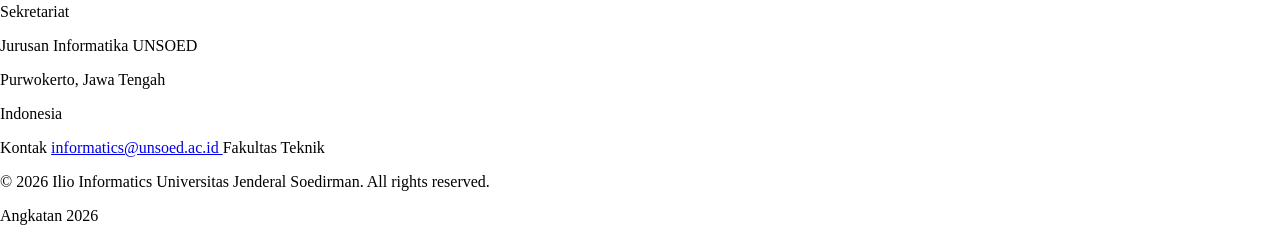
==== commit 47907992: "membuat sebuah frontend" ====
--- a/ilio_platform_portofolio_informatika_unsoed_26.html
+++ b/ilio_platform_portofolio_informatika_unsoed_26.html
@@ -1,437 +1,868 @@
 <!DOCTYPE html>
-
-<html lang="en"><head><meta charset="utf-8"/><meta content="width=device-width, initial-scale=1.0" name="viewport"/><meta content="web_standard" name="shell-type"/><link href="https://fonts.googleapis.com/css2?family=Material+Symbols+Outlined:opsz,wght,FILL,GRAD@20..48,100..700,0..1,-50..200" rel="stylesheet"/>
-<link href="https://fonts.googleapis.com/css2?family=Material+Symbols+Outlined:wght,FILL@100..700,0..1&amp;display=swap" rel="stylesheet"/><style>@layer base{html,body{margin:0;padding:0;}body{overscroll-behavior:none;}main>:first-child{margin-top:0!important;}main>:last-child{margin-bottom:0!important;}}::-webkit-scrollbar{display:none;}</style><script src="https://cdn.tailwindcss.com"></script><script id="tailwind-config">tailwind.config = { darkMode: "class", theme: { extend: { "colors": { "tertiary": "#904900", "secondary-fixed-dim": "#00dfc1", "primary-fixed-dim": "#c0c1ff", "on-secondary-fixed": "#00201a", "on-secondary-fixed-variant": "#005144", "inverse-surface": "#263143", "on-tertiary-fixed": "#301400", "on-error": "#ffffff", "secondary-container": "#26fedc", "surface-container-lowest": "#ffffff", "primary": "#4648d4", "surface-variant": "#d8e3fb", "tertiary-fixed-dim": "#ffb783", "inverse-primary": "#c0c1ff", "on-secondary-container": "#007261", "on-tertiary-container": "#fffbff", "on-secondary": "#ffffff", "primary-container": "#6063ee", "surface-container-highest": "#d8e3fb", "surface": "#f9f9ff", "surface-dim": "#cfdaf2", "on-error-container": "#93000a", "surface-bright": "#f9f9ff", "on-primary-fixed": "#07006c", "on-tertiary": "#ffffff", "primary-fixed": "#e1e0ff", "on-background": "#111c2d", "on-surface-variant": "#464554", "outline": "#767586", "inverse-on-surface": "#ecf1ff", "surface-container-low": "#f0f3ff", "tertiary-fixed": "#ffdcc5", "on-surface": "#111c2d", "outline-variant": "#c7c4d7", "on-primary": "#ffffff", "on-primary-container": "#fffbff", "tertiary-container": "#b55d00", "on-primary-fixed-variant": "#2f2ebe", "surface-container": "#e7eeff", "background": "#f9f9ff", "error": "#ba1a1a", "on-tertiary-fixed-variant": "#703700", "surface-tint": "#494bd6", "surface-container-high": "#dee8ff", "secondary-fixed": "#26fedc", "secondary": "#006b5b", "error-container": "#ffdad6" }, "borderRadius": { "DEFAULT": "0.25rem", "lg": "0.5rem", "xl": "0.75rem", "full": "9999px" }, "spacing": { "space-2xl": "3rem", "margin": "2rem", "space-xl": "2rem", "space-sm": "0.5rem", "margin-mobile": "1rem", "gutter-mobile": "1rem", "space-md": "1rem", "space-lg": "1.5rem", "space-xs": "0.25rem", "gutter": "1.5rem", "space-3xl": "4.5rem" }, "fontFamily": { "headline-md": [ "Plus Jakarta Sans" ], "body-sm": [ "Inter" ], "display-hero-mobile": [ "Plus Jakarta Sans" ], "code-sm": [ "Inter" ], "display-hero": [ "Plus Jakarta Sans" ], "body-lg": [ "Inter" ], "headline-sm": [ "Plus Jakarta Sans" ], "headline-lg": [ "Plus Jakarta Sans" ], "body-md": [ "Inter" ], "label-sm": [ "Inter" ], "headline-lg-mobile": [ "Plus Jakarta Sans" ], "label-md": [ "Inter" ] }, "fontSize": { "headline-md": [ "24px", { "lineHeight": "32px", "letterSpacing": "-0.015em", "fontWeight": "600" } ], "body-sm": [ "13px", { "lineHeight": "20px", "letterSpacing": "0em", "fontWeight": "400" } ], "display-hero-mobile": [ "32px", { "lineHeight": "40px", "letterSpacing": "-0.02em", "fontWeight": "700" } ], "code-sm": [ "13px", { "lineHeight": "18px", "letterSpacing": "0em", "fontWeight": "500" } ], "display-hero": [ "48px", { "lineHeight": "56px", "letterSpacing": "-0.025em", "fontWeight": "700" } ], "body-lg": [ "18px", { "lineHeight": "28px", "letterSpacing": "-0.005em", "fontWeight": "400" } ], "headline-sm": [ "20px", { "lineHeight": "28px", "letterSpacing": "-0.01em", "fontWeight": "600" } ], "headline-lg": [ "36px", { "lineHeight": "44px", "letterSpacing": "-0.02em", "fontWeight": "600" } ], "body-md": [ "15px", { "lineHeight": "24px", "letterSpacing": "0em", "fontWeight": "400" } ], "label-sm": [ "12px", { "lineHeight": "16px", "letterSpacing": "0.025em", "fontWeight": "600" } ], "headline-lg-mobile": [ "26px", { "lineHeight": "34px", "letterSpacing": "-0.015em", "fontWeight": "600" } ], "label-md": [ "14px", { "lineHeight": "20px", "letterSpacing": "0.01em", "fontWeight": "500" } ] } } } }</script></head><body class="bg-surface font-body-md text-on-surface antialiased"><header class="fixed top-0 left-0 right-0 z-50 bg-surface-container-lowest/90 backdrop-blur-md border-b border-outline-variant"><div class="max-w-7xl mx-auto px-margin flex items-center justify-between h-16"><div class="flex items-center gap-space-md"><span class="font-headline-md text-headline-md tracking-tight text-primary font-bold">Ilio</span><span class="hidden sm:inline-flex items-center px-space-sm py-space-xs rounded-full bg-primary-fixed text-on-primary-fixed font-label-sm text-label-sm font-semibold">Informatics '26</span></div><nav class="hidden md:flex items-center gap-space-xl" data-active-classes="text-primary font-semibold"><a aria-current="page" class="transition-colors text-primary font-semibold" data-path="home" href="#">Home</a><a class="font-label-md text-label-md text-on-surface-variant hover:text-on-surface transition-colors" data-path="about" href="#">About</a><a class="font-label-md text-label-md text-on-surface-variant hover:text-on-surface transition-colors" data-path="portfolio" href="#">Portfolio</a></nav><div class="flex items-center gap-space-md"><a class="inline-flex items-center justify-center h-10 px-space-lg rounded-lg border border-outline-variant bg-surface-container-lowest font-label-md text-label-md text-on-surface hover:bg-surface-container-low transition-all" data-path="submit-karya" href="#">Submit Karya</a><img alt="Profile" class="w-8 h-8 rounded-full object-cover ring-1 ring-outline-variant" src="https://lh3.googleusercontent.com/aida/[base64]"/></div></div></header><main class="w-full pt-16 bg-surface"><div class="flex flex-col w-full">
-<!-- Top Decorative Blur Gradient Backdrop (Contained) -->
-<div class="relative w-full overflow-hidden">
-<div class="absolute -top-32 left-1/2 -translate-x-1/2 w-[980px] h-[380px] bg-gradient-to-r from-primary/10 via-secondary-container/20 to-primary-container/10 blur-3xl pointer-events-none -z-10"></div>
-<!-- 1. HERO SECTION -->
-<section class="w-full max-w-7xl mx-auto px-margin py-space-3xl flex flex-col items-center text-center">
-<!-- Cohort Indicator Badge -->
-<div class="inline-flex items-center gap-space-sm px-4 py-1.5 rounded-full bg-surface-container border border-outline-variant shadow-sm mb-space-lg">
-<span class="relative flex h-2 w-2">
-<span class="animate-ping absolute inline-flex h-full w-full rounded-full bg-secondary-fixed-dim opacity-75"></span>
-<span class="relative inline-flex rounded-full h-2 w-2 bg-secondary"></span>
-</span>
-<span class="font-label-sm text-label-sm text-on-surface-variant font-semibold tracking-wide uppercase">
-          Kolektif Informatika UNSOED '26
+<html lang="id">
+<head>
+  <meta charset="utf-8" />
+  <meta name="viewport" content="width=device-width, initial-scale=1.0" />
+  <meta name="shell-type" content="web_standard" />
+  <title>Ilio - Platform Portofolio Informatika UNSOED '26</title>
+
+  <!-- Google Fonts: Material Symbols & Web Typography -->
+  <link rel="stylesheet" href="https://fonts.googleapis.com/css2?family=Material+Symbols+Outlined:opsz,wght,FILL,GRAD@20..48,100..700,0..1,-50..200" />
+  <link rel="stylesheet" href="https://fonts.googleapis.com/css2?family=Inter:wght@400;500;600;700&family=Plus+Jakarta+Sans:wght@600;700;800&display=swap" />
+
+  <!-- External Stylesheet -->
+  <link rel="stylesheet" href="style.css" />
+
+  <!-- Tailwind CSS CDN -->
+  <script src="https://cdn.tailwindcss.com"></script>
+  <script id="tailwind-config">
+    tailwind.config = {
+      darkMode: "class",
+      theme: {
+        extend: {
+          colors: {
+            "tertiary": "#904900",
+            "secondary-fixed-dim": "#00dfc1",
+            "primary-fixed-dim": "#c0c1ff",
+            "on-secondary-fixed": "#00201a",
+            "on-secondary-fixed-variant": "#005144",
+            "inverse-surface": "#263143",
+            "on-tertiary-fixed": "#301400",
+            "on-error": "#ffffff",
+            "secondary-container": "#26fedc",
+            "surface-container-lowest": "#ffffff",
+            "primary": "#4648d4",
+            "surface-variant": "#d8e3fb",
+            "tertiary-fixed-dim": "#ffb783",
+            "inverse-primary": "#c0c1ff",
+            "on-secondary-container": "#007261",
+            "on-tertiary-container": "#fffbff",
+            "on-secondary": "#ffffff",
+            "primary-container": "#6063ee",
+            "surface-container-highest": "#d8e3fb",
+            "surface": "#f9f9ff",
+            "surface-dim": "#cfdaf2",
+            "on-error-container": "#93000a",
+            "surface-bright": "#f9f9ff",
+            "on-primary-fixed": "#07006c",
+            "on-tertiary": "#ffffff",
+            "primary-fixed": "#e1e0ff",
+            "on-background": "#111c2d",
+            "on-surface-variant": "#464554",
+            "outline": "#767586",
+            "inverse-on-surface": "#ecf1ff",
+            "surface-container-low": "#f0f3ff",
+            "tertiary-fixed": "#ffdcc5",
+            "on-surface": "#111c2d",
+            "outline-variant": "#c7c4d7",
+            "on-primary": "#ffffff",
+            "on-primary-container": "#fffbff",
+            "tertiary-container": "#b55d00",
+            "on-primary-fixed-variant": "#2f2ebe",
+            "surface-container": "#e7eeff",
+            "background": "#f9f9ff",
+            "error": "#ba1a1a",
+            "on-tertiary-fixed-variant": "#703700",
+            "surface-tint": "#494bd6",
+            "surface-container-high": "#dee8ff",
+            "secondary-fixed": "#26fedc",
+            "secondary": "#006b5b",
+            "error-container": "#ffdad6"
+          },
+          borderRadius: {
+            "DEFAULT": "0.25rem",
+            "lg": "0.5rem",
+            "xl": "0.75rem",
+            "full": "9999px"
+          },
+          spacing: {
+            "space-2xl": "3rem",
+            "margin": "2rem",
+            "space-xl": "2rem",
+            "space-sm": "0.5rem",
+            "margin-mobile": "1rem",
+            "gutter-mobile": "1rem",
+            "space-md": "1rem",
+            "space-lg": "1.5rem",
+            "space-xs": "0.25rem",
+            "gutter": "1.5rem",
+            "space-3xl": "4.5rem"
+          },
+          fontFamily: {
+            "headline-md": ["Plus Jakarta Sans", "sans-serif"],
+            "body-sm": ["Inter", "sans-serif"],
+            "display-hero-mobile": ["Plus Jakarta Sans", "sans-serif"],
+            "code-sm": ["Inter", "monospace"],
+            "display-hero": ["Plus Jakarta Sans", "sans-serif"],
+            "body-lg": ["Inter", "sans-serif"],
+            "headline-sm": ["Plus Jakarta Sans", "sans-serif"],
+            "headline-lg": ["Plus Jakarta Sans", "sans-serif"],
+            "body-md": ["Inter", "sans-serif"],
+            "label-sm": ["Inter", "sans-serif"],
+            "headline-lg-mobile": ["Plus Jakarta Sans", "sans-serif"],
+            "label-md": ["Inter", "sans-serif"]
+          },
+          fontSize: {
+            "headline-md": ["24px", { "lineHeight": "32px", "letterSpacing": "-0.015em", "fontWeight": "600" }],
+            "body-sm": ["13px", { "lineHeight": "20px", "letterSpacing": "0em", "fontWeight": "400" }],
+            "display-hero-mobile": ["32px", { "lineHeight": "40px", "letterSpacing": "-0.02em", "fontWeight": "700" }],
+            "code-sm": ["13px", { "lineHeight": "18px", "letterSpacing": "0em", "fontWeight": "500" }],
+            "display-hero": ["48px", { "lineHeight": "56px", "letterSpacing": "-0.025em", "fontWeight": "700" }],
+            "body-lg": ["18px", { "lineHeight": "28px", "letterSpacing": "-0.005em", "fontWeight": "400" }],
+            "headline-sm": ["20px", { "lineHeight": "28px", "letterSpacing": "-0.01em", "fontWeight": "600" }],
+            "headline-lg": ["36px", { "lineHeight": "44px", "letterSpacing": "-0.02em", "fontWeight": "600" }],
+            "body-md": ["15px", { "lineHeight": "24px", "letterSpacing": "0em", "fontWeight": "400" }],
+            "label-sm": ["12px", { "lineHeight": "16px", "letterSpacing": "0.025em", "fontWeight": "600" }],
+            "headline-lg-mobile": ["26px", { "lineHeight": "34px", "letterSpacing": "-0.015em", "fontWeight": "600" }],
+            "label-md": ["14px", { "lineHeight": "20px", "letterSpacing": "0.01em", "fontWeight": "500" }]
+          }
+        }
+      }
+    };
+  </script>
+</head>
+
+<body class="bg-surface font-body-md text-on-surface antialiased">
+  <!-- ========================================================
+       TOP NAVIGATION BAR
+       ======================================================== -->
+  <header class="fixed top-0 left-0 right-0 z-50 bg-surface-container-lowest/90 backdrop-blur-md border-b border-outline-variant">
+    <div class="max-w-7xl mx-auto px-margin flex items-center justify-between h-16">
+      
+      <!-- Brand Logo & Cohort Tag -->
+      <div class="flex items-center gap-space-md">
+        <a href="#" class="font-headline-md text-headline-md tracking-tight text-primary font-bold">Ilio</a>
+        <span class="hidden sm:inline-flex items-center px-space-sm py-space-xs rounded-full bg-primary-fixed text-on-primary-fixed font-label-sm text-label-sm font-semibold">
+          Informatics '26
         </span>
-</div>
-<!-- Main Hero Headline -->
-<h1 class="font-display-hero text-display-hero md:text-[56px] md:leading-[64px] text-on-surface font-extrabold max-w-4xl tracking-tight mb-space-lg">
-        Ideas become projects.<br class="hidden sm:inline"/>
-<span class="text-primary">Projects create impact.</span>
-</h1>
-<!-- Indonesian Hero Subtitle -->
-<p class="font-body-lg text-body-lg text-on-surface-variant max-w-2xl leading-relaxed mb-space-xl">
-        Ruang etalase digital untuk merayakan inovasi, proyek rekayasa perangkat lunak, riset kecerdasan buatan, dan kreativitas mahasiswa Informatika Universitas Jenderal Soedirman angkatan 2026.
-      </p>
-<!-- Action Button Row -->
-<div class="flex flex-col sm:flex-row items-center gap-space-md mb-space-3xl w-full sm:w-auto">
-<a class="w-full sm:w-auto inline-flex items-center justify-center gap-space-sm h-12 px-6 rounded-lg bg-secondary-container text-on-secondary-fixed font-label-md text-label-md font-semibold shadow-sm hover:shadow-md hover:-translate-y-0.5 transition-all" href="#karya-terbaru">
-<span>Jelajahi Portofolio</span>
-<span class="material-symbols-outlined text-lg">arrow_forward</span>
-</a>
-<a class="w-full sm:w-auto inline-flex items-center justify-center h-12 px-6 rounded-lg bg-surface-container-lowest text-on-surface font-label-md text-label-md font-medium border border-outline-variant shadow-sm hover:bg-surface-container-low transition-colors" href="#kenapa-penting">
-          Pelajari Lebih Lanjut
+      </div>
+
+      <!-- Navigation Links -->
+      <nav class="hidden md:flex items-center gap-space-xl" data-active-classes="text-primary font-semibold">
+        <a class="transition-colors text-primary font-semibold" data-path="home" href="#" aria-current="page">Home</a>
+        <a class="font-label-md text-label-md text-on-surface-variant hover:text-on-surface transition-colors" data-path="about" href="#kenapa-penting">About</a>
+        <a class="font-label-md text-label-md text-on-surface-variant hover:text-on-surface transition-colors" data-path="portfolio" href="#karya-terbaru">Portfolio</a>
+      </nav>
+
+      <!-- Right Action Items (Submit Button & Profile Picture) -->
+      <div class="flex items-center gap-space-md">
+        <!-- 'Submit Karya' Button in Navbar with #6366f1 -->
+        <a 
+          href="javascript:void(0)" 
+          class="open-submit-modal btn-submit-nav inline-flex items-center justify-center h-10 px-space-lg rounded-lg font-label-md text-label-md transition-all cursor-pointer" 
+          data-path="submit-karya"
+          title="Submit Karya Baru"
+        >
+          Submit Karya
         </a>
-</div>
-<!-- Minimalist Metric Strip -->
-<div class="w-full max-w-4xl bg-surface-container-lowest rounded-xl border border-outline-variant shadow-sm p-space-lg grid grid-cols-1 sm:grid-cols-3 divide-y sm:divide-y-0 sm:divide-x divide-outline-variant">
-<div class="flex flex-col items-center py-space-sm sm:py-0 px-space-md">
-<span class="font-headline-lg text-headline-lg text-primary font-bold">48+</span>
-<span class="font-label-md text-label-md text-on-surface font-medium mt-1">Proyek Aktif</span>
-<span class="font-body-sm text-body-sm text-on-surface-variant">Terverifikasi &amp; Diuji</span>
-</div>
-<div class="flex flex-col items-center py-space-sm sm:py-0 px-space-md">
-<span class="font-headline-lg text-headline-lg text-on-surface font-bold">120</span>
-<span class="font-label-md text-label-md text-on-surface font-medium mt-1">Mahasiswa</span>
-<span class="font-body-sm text-body-sm text-on-surface-variant">Kohor 2026 Purwokerto</span>
-</div>
-<div class="flex flex-col items-center py-space-sm sm:py-0 px-space-md">
-<span class="font-headline-lg text-headline-lg text-primary font-bold">4</span>
-<span class="font-label-md text-label-md text-on-surface font-medium mt-1">Peminatan Teknis</span>
-<span class="font-body-sm text-body-sm text-on-surface-variant">SE, AI/Data, Cyber, UI/UX</span>
-</div>
-</div>
-</section>
-</div>
-<!-- 2. SECTION: KENAPA PORTOFOLIO PENTING -->
-<section class="w-full bg-surface-container-low border-y border-outline-variant py-space-3xl" id="kenapa-penting">
-<div class="max-w-7xl mx-auto px-margin">
-<!-- Section Header -->
-<div class="flex flex-col items-center text-center max-w-2xl mx-auto mb-space-2xl">
-<span class="px-3 py-1 rounded-full bg-primary-fixed text-on-primary-fixed font-label-sm text-label-sm font-semibold uppercase tracking-wider mb-space-xs">
-          Nilai &amp; Visi
-        </span>
-<h2 class="font-headline-lg text-headline-lg text-on-surface font-bold tracking-tight mb-space-xs">
-          Kenapa Portofolio Penting?
-        </h2>
-<p class="font-body-md text-body-md text-on-surface-variant">
-          Membangun jejak rekayasa dan membuka peluang industri sejak bangku kuliah.
-        </p>
-</div>
-<!-- 3 Benefit Cards -->
-<div class="grid grid-cols-1 md:grid-cols-3 gap-gutter">
-<!-- Benefit Card 1 -->
-<div class="bg-surface-container-lowest rounded-xl border border-outline-variant p-space-lg shadow-sm hover:shadow-md hover:border-primary/40 transition-all flex flex-col justify-between">
-<div>
-<div class="w-12 h-12 rounded-lg bg-primary-fixed flex items-center justify-center text-primary mb-space-lg">
-<span class="material-symbols-outlined text-2xl">terminal</span>
-</div>
-<h3 class="font-headline-sm text-headline-sm text-on-surface font-semibold mb-space-sm">
-              Validasi Kompetensi Praktis
-            </h3>
-<p class="font-body-md text-body-md text-on-surface-variant leading-relaxed">
-              Membuktikan penguasaan algoritma, arsitektur sistem, dan teknologi modern melalui hasil karya nyata yang dapat diakses publik dan recruiter.
+
+        <!-- Profile Photo from 'logo pp.jpg' -->
+        <img 
+          alt="Profile" 
+          class="w-8 h-8 rounded-full object-cover ring-1 ring-outline-variant cursor-pointer hover:ring-primary transition-all" 
+          src="logo pp.jpg" 
+        />
+      </div>
+
+    </div>
+  </header>
+
+  <!-- ========================================================
+       MAIN PAGE CONTENT
+       ======================================================== -->
+  <main class="w-full pt-16 bg-surface">
+    <div class="flex flex-col w-full">
+      
+      <!-- Top Decorative Blur Gradient Backdrop -->
+      <div class="relative w-full overflow-hidden">
+        <div class="absolute -top-32 left-1/2 -translate-x-1/2 w-[980px] h-[380px] bg-gradient-to-r from-primary/10 via-secondary-container/20 to-primary-container/10 blur-3xl pointer-events-none -z-10"></div>
+
+        <!-- 1. HERO SECTION -->
+        <section class="w-full max-w-7xl mx-auto px-margin py-space-3xl flex flex-col items-center text-center">
+          
+          <!-- Cohort Indicator Badge -->
+          <div class="inline-flex items-center gap-space-sm px-4 py-1.5 rounded-full bg-surface-container border border-outline-variant shadow-sm mb-space-lg">
+            <span class="relative flex h-2 w-2">
+              <span class="animate-ping absolute inline-flex h-full w-full rounded-full bg-secondary-fixed-dim opacity-75"></span>
+              <span class="relative inline-flex rounded-full h-2 w-2 bg-secondary"></span>
+            </span>
+            <span class="font-label-sm text-label-sm text-on-surface-variant font-semibold tracking-wide uppercase">
+              Kolektif Informatika UNSOED '26
+            </span>
+          </div>
+
+          <!-- Main Hero Headline -->
+          <h1 class="font-display-hero text-display-hero md:text-[56px] md:leading-[64px] text-on-surface font-extrabold max-w-4xl tracking-tight mb-space-lg">
+            Ideas become projects.<br class="hidden sm:inline" />
+            <span class="text-primary">Projects create impact.</span>
+          </h1>
+
+          <!-- Hero Subtitle -->
+          <p class="font-body-lg text-body-lg text-on-surface-variant max-w-2xl leading-relaxed mb-space-xl">
+            Ruang etalase digital untuk merayakan inovasi, proyek rekayasa perangkat lunak, riset kecerdasan buatan, dan kreativitas mahasiswa Informatika Universitas Jenderal Soedirman angkatan 2026.
+          </p>
+
+          <!-- Action Button Row -->
+          <div class="flex flex-col sm:flex-row items-center gap-space-md mb-space-3xl w-full sm:w-auto">
+            <a class="w-full sm:w-auto inline-flex items-center justify-center gap-space-sm h-12 px-6 rounded-lg bg-secondary-container text-on-secondary-fixed font-label-md text-label-md font-semibold shadow-sm hover:shadow-md hover:-translate-y-0.5 transition-all" href="#karya-terbaru">
+              <span>Jelajahi Portofolio</span>
+              <span class="material-symbols-outlined text-lg">arrow_forward</span>
+            </a>
+            <a class="w-full sm:w-auto inline-flex items-center justify-center h-12 px-6 rounded-lg bg-surface-container-lowest text-on-surface font-label-md text-label-md font-medium border border-outline-variant shadow-sm hover:bg-surface-container-low transition-colors" href="#kenapa-penting">
+              Pelajari Lebih Lanjut
+            </a>
+          </div>
+
+          <!-- Minimalist Metric Strip (Validated Count of Works) -->
+          <div class="w-full max-w-4xl bg-surface-container-lowest rounded-xl border border-outline-variant shadow-sm p-space-lg grid grid-cols-1 sm:grid-cols-3 divide-y sm:divide-y-0 sm:divide-x divide-outline-variant">
+            <div class="flex flex-col items-center py-space-sm sm:py-0 px-space-md">
+              <span id="metric-karya-count" class="font-headline-lg text-headline-lg text-primary font-bold">6</span>
+              <span class="font-label-md text-label-md text-on-surface font-medium mt-1">Proyek Aktif</span>
+              <span class="font-body-sm text-body-sm text-on-surface-variant">Tervalidasi &amp; Terverifikasi</span>
+            </div>
+            <div class="flex flex-col items-center py-space-sm sm:py-0 px-space-md">
+              <span class="font-headline-lg text-headline-lg text-on-surface font-bold">120</span>
+              <span class="font-label-md text-label-md text-on-surface font-medium mt-1">Mahasiswa</span>
+              <span class="font-body-sm text-body-sm text-on-surface-variant">Kohor 2026 Purwokerto</span>
+            </div>
+            <div class="flex flex-col items-center py-space-sm sm:py-0 px-space-md">
+              <span class="font-headline-lg text-headline-lg text-primary font-bold">4</span>
+              <span class="font-label-md text-label-md text-on-surface font-medium mt-1">Peminatan Teknis</span>
+              <span class="font-body-sm text-body-sm text-on-surface-variant">SE, AI/Data, Cyber, UI/UX</span>
+            </div>
+          </div>
+
+        </section>
+      </div>
+
+      <!-- 2. SECTION: KENAPA PORTOFOLIO PENTING -->
+      <section class="w-full bg-surface-container-low border-y border-outline-variant py-space-3xl" id="kenapa-penting">
+        <div class="max-w-7xl mx-auto px-margin">
+          
+          <!-- Section Header -->
+          <div class="flex flex-col items-center text-center max-w-2xl mx-auto mb-space-2xl">
+            <span class="px-3 py-1 rounded-full bg-primary-fixed text-on-primary-fixed font-label-sm text-label-sm font-semibold uppercase tracking-wider mb-space-xs">
+              Nilai &amp; Visi
+            </span>
+            <h2 class="font-headline-lg text-headline-lg text-on-surface font-bold tracking-tight mb-space-xs">
+              Kenapa Portofolio Penting?
+            </h2>
+            <p class="font-body-md text-body-md text-on-surface-variant">
+              Membangun jejak rekayasa dan membuka peluang industri sejak bangku kuliah.
             </p>
-</div>
-<div class="pt-space-lg mt-space-md border-t border-outline-variant flex items-center gap-space-xs text-primary font-label-sm text-label-sm font-medium">
-<span>Standar rekayasa industri</span>
-<span class="material-symbols-outlined text-sm">check_circle</span>
-</div>
-</div>
-<!-- Benefit Card 2 -->
-<div class="bg-surface-container-lowest rounded-xl border border-outline-variant p-space-lg shadow-sm hover:shadow-md hover:border-secondary/40 transition-all flex flex-col justify-between">
-<div>
-<div class="w-12 h-12 rounded-lg bg-secondary-fixed flex items-center justify-center text-on-secondary-fixed mb-space-lg">
-<span class="material-symbols-outlined text-2xl">hub</span>
-</div>
-<h3 class="font-headline-sm text-headline-sm text-on-surface font-semibold mb-space-sm">
-              Kolaborasi Lintas Disiplin
-            </h3>
-<p class="font-body-md text-body-md text-on-surface-variant leading-relaxed">
-              Memfasilitasi pertukaran ide, pembentukan tim riset kompetisi, dan proyek open-source antar mahasiswa Informatika angkatan 2026.
-            </p>
-</div>
-<div class="pt-space-lg mt-space-md border-t border-outline-variant flex items-center gap-space-xs text-secondary font-label-sm text-label-sm font-medium">
-<span>Sinergi antar-mahasiswa</span>
-<span class="material-symbols-outlined text-sm">group</span>
-</div>
-</div>
-<!-- Benefit Card 3 -->
-<div class="bg-surface-container-lowest rounded-xl border border-outline-variant p-space-lg shadow-sm hover:shadow-md hover:border-primary/40 transition-all flex flex-col justify-between">
-<div>
-<div class="w-12 h-12 rounded-lg bg-surface-container-high flex items-center justify-center text-primary mb-space-lg">
-<span class="material-symbols-outlined text-2xl">rocket_launch</span>
-</div>
-<h3 class="font-headline-sm text-headline-sm text-on-surface font-semibold mb-space-sm">
-              Jembatan Karier &amp; Industri
-            </h3>
-<p class="font-body-md text-body-md text-on-surface-variant leading-relaxed">
-              Katalog siap-akses bagi mitra industri, alumni, dan institusi untuk menemukan talenta muda berbakat dari kampus UNSOED Purwokerto.
-            </p>
-</div>
-<div class="pt-space-lg mt-space-md border-t border-outline-variant flex items-center gap-space-xs text-primary font-label-sm text-label-sm font-medium">
-<span>Akses mitra &amp; alumni UNSOED</span>
-<span class="material-symbols-outlined text-sm">verified</span>
-</div>
-</div>
-</div>
-</div>
-</section>
-<!-- 3. SECTION: KARYA TERBARU (RECENT PROJECTS) -->
-<section class="w-full max-w-7xl mx-auto px-margin py-space-3xl" id="karya-terbaru">
-<!-- Section Title & Filter Tabs -->
-<div class="flex flex-col md:flex-row md:items-end justify-between gap-space-lg mb-space-2xl">
-<div>
-<div class="inline-flex items-center gap-2 text-primary font-label-sm text-label-sm font-semibold uppercase tracking-wider mb-space-xs">
-<span class="w-2 h-2 rounded-full bg-primary"></span>
-          Katalog Terkini
-        </div>
-<h2 class="font-headline-lg text-headline-lg text-on-surface font-bold tracking-tight">
-          Karya Terbaru
-        </h2>
-</div>
-<!-- Filter Tabs with Micro-interaction script -->
-<div class="flex flex-wrap gap-2" id="filter-container">
-<button class="filter-btn active-tab px-4 py-2 rounded-lg font-label-md text-label-md font-medium transition-all bg-primary text-on-primary shadow-sm" data-filter="all">
-          Semua
+          </div>
+
+          <!-- 3 Benefit Cards -->
+          <div class="grid grid-cols-1 md:grid-cols-3 gap-gutter">
+            
+            <!-- Benefit Card 1 -->
+            <div class="bg-surface-container-lowest rounded-xl border border-outline-variant p-space-lg shadow-sm hover:shadow-md hover:border-primary/40 transition-all flex flex-col justify-between">
+              <div>
+                <div class="w-12 h-12 rounded-lg bg-primary-fixed flex items-center justify-center text-primary mb-space-lg">
+                  <span class="material-symbols-outlined text-2xl">terminal</span>
+                </div>
+                <h3 class="font-headline-sm text-headline-sm text-on-surface font-semibold mb-space-sm">
+                  Validasi Kompetensi Praktis
+                </h3>
+                <p class="font-body-md text-body-md text-on-surface-variant leading-relaxed">
+                  Membuktikan penguasaan algoritma, arsitektur sistem, dan teknologi modern melalui hasil karya nyata yang dapat diakses publik dan recruiter.
+                </p>
+              </div>
+              <div class="pt-space-lg mt-space-md border-t border-outline-variant flex items-center gap-space-xs text-primary font-label-sm text-label-sm font-medium">
+                <span>Standar rekayasa industri</span>
+                <span class="material-symbols-outlined text-sm">check_circle</span>
+              </div>
+            </div>
+
+            <!-- Benefit Card 2 -->
+            <div class="bg-surface-container-lowest rounded-xl border border-outline-variant p-space-lg shadow-sm hover:shadow-md hover:border-secondary/40 transition-all flex flex-col justify-between">
+              <div>
+                <div class="w-12 h-12 rounded-lg bg-secondary-fixed flex items-center justify-center text-on-secondary-fixed mb-space-lg">
+                  <span class="material-symbols-outlined text-2xl">hub</span>
+                </div>
+                <h3 class="font-headline-sm text-headline-sm text-on-surface font-semibold mb-space-sm">
+                  Kolaborasi Lintas Disiplin
+                </h3>
+                <p class="font-body-md text-body-md text-on-surface-variant leading-relaxed">
+                  Memfasilitasi pertukaran ide, pembentukan tim riset kompetisi, dan proyek open-source antar mahasiswa Informatika angkatan 2026.
+                </p>
+              </div>
+              <div class="pt-space-lg mt-space-md border-t border-outline-variant flex items-center gap-space-xs text-secondary font-label-sm text-label-sm font-medium">
+                <span>Sinergi antar-mahasiswa</span>
+                <span class="material-symbols-outlined text-sm">group</span>
+              </div>
+            </div>
+
+            <!-- Benefit Card 3 -->
+            <div class="bg-surface-container-lowest rounded-xl border border-outline-variant p-space-lg shadow-sm hover:shadow-md hover:border-primary/40 transition-all flex flex-col justify-between">
+              <div>
+                <div class="w-12 h-12 rounded-lg bg-surface-container-high flex items-center justify-center text-primary mb-space-lg">
+                  <span class="material-symbols-outlined text-2xl">rocket_launch</span>
+                </div>
+                <h3 class="font-headline-sm text-headline-sm text-on-surface font-semibold mb-space-sm">
+                  Jembatan Karier &amp; Industri
+                </h3>
+                <p class="font-body-md text-body-md text-on-surface-variant leading-relaxed">
+                  Katalog siap-akses bagi mitra industri, alumni, dan institusi untuk menemukan talenta muda berbakat dari kampus UNSOED Purwokerto.
+                </p>
+              </div>
+              <div class="pt-space-lg mt-space-md border-t border-outline-variant flex items-center gap-space-xs text-primary font-label-sm text-label-sm font-medium">
+                <span>Akses mitra &amp; alumni UNSOED</span>
+                <span class="material-symbols-outlined text-sm">verified</span>
+              </div>
+            </div>
+
+          </div>
+
+        </div>
+      </section>
+
+      <!-- 3. SECTION: KARYA TERBARU (RECENT PROJECTS) -->
+      <section class="w-full max-w-7xl mx-auto px-margin py-space-3xl" id="karya-terbaru">
+        
+        <!-- Section Title & Filter Tabs -->
+        <div class="flex flex-col md:flex-row md:items-end justify-between gap-space-lg mb-space-2xl">
+          <div>
+            <div class="inline-flex items-center gap-2 text-primary font-label-sm text-label-sm font-semibold uppercase tracking-wider mb-space-xs">
+              <span class="w-2 h-2 rounded-full bg-primary"></span>
+              Katalog Terkini
+            </div>
+            <h2 class="font-headline-lg text-headline-lg text-on-surface font-bold tracking-tight">
+              Karya Terbaru
+            </h2>
+          </div>
+
+          <!-- Filter Tabs -->
+          <div class="flex flex-wrap gap-2" id="filter-container">
+            <button class="filter-btn active-tab px-4 py-2 rounded-lg font-label-md text-label-md font-medium transition-all bg-primary text-on-primary shadow-sm" data-filter="all">
+              Semua
+            </button>
+            <button class="filter-btn px-4 py-2 rounded-lg font-label-md text-label-md font-medium transition-all bg-surface-container-lowest text-on-surface-variant border border-outline-variant hover:bg-surface-container-low hover:text-on-surface" data-filter="web-mobile">
+              Web &amp; Mobile
+            </button>
+            <button class="filter-btn px-4 py-2 rounded-lg font-label-md text-label-md font-medium transition-all bg-surface-container-lowest text-on-surface-variant border border-outline-variant hover:bg-surface-container-low hover:text-on-surface" data-filter="ml">
+              Machine Learning
+            </button>
+            <button class="filter-btn px-4 py-2 rounded-lg font-label-md text-label-md font-medium transition-all bg-surface-container-lowest text-on-surface-variant border border-outline-variant hover:bg-surface-container-low hover:text-on-surface" data-filter="iot">
+              IoT &amp; Sistem
+            </button>
+            <button class="filter-btn px-4 py-2 rounded-lg font-label-md text-label-md font-medium transition-all bg-surface-container-lowest text-on-surface-variant border border-outline-variant hover:bg-surface-container-low hover:text-on-surface" data-filter="uiux">
+              UI/UX
+            </button>
+          </div>
+        </div>
+
+        <!-- Projects Responsive Grid -->
+        <div class="grid grid-cols-1 md:grid-cols-2 lg:grid-cols-3 gap-gutter mb-space-2xl" id="projects-grid">
+          
+          <!-- Project Card 1: Simasda -->
+          <div class="project-card group bg-surface-container-lowest rounded-xl border border-outline-variant p-space-md shadow-sm hover:shadow-md hover:border-primary/50 hover:-translate-y-1 transition-all flex flex-col justify-between" data-category="web-mobile">
+            <div>
+              <div class="relative w-full aspect-video rounded-lg overflow-hidden bg-surface-container-high mb-space-md">
+                <img class="w-full h-full object-cover group-hover:scale-105 transition-transform duration-300" data-alt="Modern web interface dashboard for smart university campus navigation" src="https://lh3.googleusercontent.com/aida-public/[base64]" />
+                <span class="absolute top-3 left-3 px-2.5 py-1 rounded-full bg-surface-container-lowest/90 backdrop-blur-sm text-primary font-label-sm text-label-sm font-semibold border border-outline-variant">
+                  Web Application
+                </span>
+              </div>
+              <h3 class="font-headline-sm text-headline-sm text-on-surface font-semibold group-hover:text-primary transition-colors line-clamp-1">
+                Simasda - Smart Campus Navigation
+              </h3>
+              <p class="font-body-sm text-body-sm text-on-surface-variant mt-space-xs line-clamp-2">
+                Peta interaktif kampus UNSOED Purwokerto dengan perutean cerdas antar fakultas, jadwal ruang kuliah real-time, dan estimasi waktu tempuh.
+              </p>
+              <div class="flex flex-wrap gap-1.5 mt-space-md">
+                <span class="px-2.5 py-0.5 rounded-full bg-surface-container text-on-surface-variant font-label-sm text-label-sm">Next.js</span>
+                <span class="px-2.5 py-0.5 rounded-full bg-surface-container text-on-surface-variant font-label-sm text-label-sm">PostgreSQL</span>
+                <span class="px-2.5 py-0.5 rounded-full bg-surface-container text-on-surface-variant font-label-sm text-label-sm">Leaflet</span>
+              </div>
+            </div>
+            <div class="pt-space-md mt-space-md border-t border-outline-variant flex items-center justify-between">
+              <div class="flex items-center gap-space-xs">
+                <div class="w-7 h-7 rounded-full bg-primary-fixed text-on-primary-fixed flex items-center justify-center font-label-sm text-label-sm font-bold">
+                  RP
+                </div>
+                <span class="font-body-sm text-body-sm text-on-surface font-medium truncate max-w-[130px]">
+                  Rian Pratama &amp; Tim
+                </span>
+              </div>
+              <a class="inline-flex items-center gap-1 font-label-sm text-label-sm font-semibold text-primary hover:underline" href="#">
+                Detail <span class="material-symbols-outlined text-sm">arrow_forward</span>
+              </a>
+            </div>
+          </div>
+
+          <!-- Project Card 2: AgriVision UNSOED -->
+          <div class="project-card group bg-surface-container-lowest rounded-xl border border-outline-variant p-space-md shadow-sm hover:shadow-md hover:border-primary/50 hover:-translate-y-1 transition-all flex flex-col justify-between" data-category="ml">
+            <div>
+              <div class="relative w-full aspect-video rounded-lg overflow-hidden bg-surface-container-high mb-space-md">
+                <img class="w-full h-full object-cover group-hover:scale-105 transition-transform duration-300" data-alt="Machine learning computer vision model interface detecting rice leaf blast disease" src="https://lh3.googleusercontent.com/aida-public/[base64]" />
+                <span class="absolute top-3 left-3 px-2.5 py-1 rounded-full bg-surface-container-lowest/90 backdrop-blur-sm text-secondary font-label-sm text-label-sm font-semibold border border-outline-variant">
+                  Machine Learning
+                </span>
+              </div>
+              <h3 class="font-headline-sm text-headline-sm text-on-surface font-semibold group-hover:text-primary transition-colors line-clamp-1">
+                AgriVision UNSOED - Deteksi Penyakit Padi
+              </h3>
+              <p class="font-body-sm text-body-sm text-on-surface-variant mt-space-xs line-clamp-2">
+                Model klasifikasi citra daun tanaman padi di lahan Banyumas dengan akurasi 96.4% untuk diagnosis penyakit blast dan hawar pelepah.
+              </p>
+              <div class="flex flex-wrap gap-1.5 mt-space-md">
+                <span class="px-2.5 py-0.5 rounded-full bg-surface-container text-on-surface-variant font-label-sm text-label-sm">PyTorch</span>
+                <span class="px-2.5 py-0.5 rounded-full bg-surface-container text-on-surface-variant font-label-sm text-label-sm">FastAPI</span>
+                <span class="px-2.5 py-0.5 rounded-full bg-surface-container text-on-surface-variant font-label-sm text-label-sm">ResNet50</span>
+              </div>
+            </div>
+            <div class="pt-space-md mt-space-md border-t border-outline-variant flex items-center justify-between">
+              <div class="flex items-center gap-space-xs">
+                <div class="w-7 h-7 rounded-full bg-secondary-fixed text-on-secondary-fixed flex items-center justify-center font-label-sm text-label-sm font-bold">
+                  NR
+                </div>
+                <span class="font-body-sm text-body-sm text-on-surface font-medium truncate max-w-[130px]">
+                  Nadia Rahmawati
+                </span>
+              </div>
+              <a class="inline-flex items-center gap-1 font-label-sm text-label-sm font-semibold text-primary hover:underline" href="#">
+                Detail <span class="material-symbols-outlined text-sm">arrow_forward</span>
+              </a>
+            </div>
+          </div>
+
+          <!-- Project Card 3: Serayu IoT -->
+          <div class="project-card group bg-surface-container-lowest rounded-xl border border-outline-variant p-space-md shadow-sm hover:shadow-md hover:border-primary/50 hover:-translate-y-1 transition-all flex flex-col justify-between" data-category="iot">
+            <div>
+              <div class="relative w-full aspect-video rounded-lg overflow-hidden bg-surface-container-high mb-space-md">
+                <img class="w-full h-full object-cover group-hover:scale-105 transition-transform duration-300" data-alt="Internet of Things hardware prototype with microcontrollers monitoring Serayu river" src="https://lh3.googleusercontent.com/aida-public/[base64]" />
+                <span class="absolute top-3 left-3 px-2.5 py-1 rounded-full bg-surface-container-lowest/90 backdrop-blur-sm text-primary font-label-sm text-label-sm font-semibold border border-outline-variant">
+                  IoT &amp; Hardware
+                </span>
+              </div>
+              <h3 class="font-headline-sm text-headline-sm text-on-surface font-semibold group-hover:text-primary transition-colors line-clamp-1">
+                Serayu IoT - Monitoring Kualitas Air Sungai
+              </h3>
+              <p class="font-body-sm text-body-sm text-on-surface-variant mt-space-xs line-clamp-2">
+                Sensor node nirkabel terapung untuk mengukur kekeruhan (NTU), pH, dan suhu aliran Sungai Serayu secara periodik via protokol MQTT.
+              </p>
+              <div class="flex flex-wrap gap-1.5 mt-space-md">
+                <span class="px-2.5 py-0.5 rounded-full bg-surface-container text-on-surface-variant font-label-sm text-label-sm">ESP32</span>
+                <span class="px-2.5 py-0.5 rounded-full bg-surface-container text-on-surface-variant font-label-sm text-label-sm">MQTT</span>
+                <span class="px-2.5 py-0.5 rounded-full bg-surface-container text-on-surface-variant font-label-sm text-label-sm">InfluxDB</span>
+              </div>
+            </div>
+            <div class="pt-space-md mt-space-md border-t border-outline-variant flex items-center justify-between">
+              <div class="flex items-center gap-space-xs">
+                <div class="w-7 h-7 rounded-full bg-primary-fixed-dim text-on-primary-fixed flex items-center justify-center font-label-sm text-label-sm font-bold">
+                  BA
+                </div>
+                <span class="font-body-sm text-body-sm text-on-surface font-medium truncate max-w-[130px]">
+                  Bima Arya Putra
+                </span>
+              </div>
+              <a class="inline-flex items-center gap-1 font-label-sm text-label-sm font-semibold text-primary hover:underline" href="#">
+                Detail <span class="material-symbols-outlined text-sm">arrow_forward</span>
+              </a>
+            </div>
+          </div>
+
+          <!-- Project Card 4: Banyumas Tour Guide AR -->
+          <div class="project-card group bg-surface-container-lowest rounded-xl border border-outline-variant p-space-md shadow-sm hover:shadow-md hover:border-primary/50 hover:-translate-y-1 transition-all flex flex-col justify-between" data-category="web-mobile">
+            <div>
+              <div class="relative w-full aspect-video rounded-lg overflow-hidden bg-surface-container-high mb-space-md">
+                <img class="w-full h-full object-cover group-hover:scale-105 transition-transform duration-300" data-alt="Augmented reality smartphone application camera viewport displaying 3D historic landmarks" src="https://lh3.googleusercontent.com/aida-public/[base64]" />
+                <span class="absolute top-3 left-3 px-2.5 py-1 rounded-full bg-surface-container-lowest/90 backdrop-blur-sm text-primary font-label-sm text-label-sm font-semibold border border-outline-variant">
+                  Mobile App
+                </span>
+              </div>
+              <h3 class="font-headline-sm text-headline-sm text-on-surface font-semibold group-hover:text-primary transition-colors line-clamp-1">
+                Banyumas Tour Guide AR
+              </h3>
+              <p class="font-body-sm text-body-sm text-on-surface-variant mt-space-xs line-clamp-2">
+                Aplikasi mobile edukasi wisata interaktif berbasis Augmented Reality yang menampilkan artefak 3D di Baturraden dan Museum Wayang.
+              </p>
+              <div class="flex flex-wrap gap-1.5 mt-space-md">
+                <span class="px-2.5 py-0.5 rounded-full bg-surface-container text-on-surface-variant font-label-sm text-label-sm">Flutter</span>
+                <span class="px-2.5 py-0.5 rounded-full bg-surface-container text-on-surface-variant font-label-sm text-label-sm">ARCore</span>
+                <span class="px-2.5 py-0.5 rounded-full bg-surface-container text-on-surface-variant font-label-sm text-label-sm">Blender</span>
+              </div>
+            </div>
+            <div class="pt-space-md mt-space-md border-t border-outline-variant flex items-center justify-between">
+              <div class="flex items-center gap-space-xs">
+                <div class="w-7 h-7 rounded-full bg-surface-container-high text-on-surface-variant flex items-center justify-center font-label-sm text-label-sm font-bold">
+                  FM
+                </div>
+                <span class="font-body-sm text-body-sm text-on-surface font-medium truncate max-w-[130px]">
+                  Farhan Maulana
+                </span>
+              </div>
+              <a class="inline-flex items-center gap-1 font-label-sm text-label-sm font-semibold text-primary hover:underline" href="#">
+                Detail <span class="material-symbols-outlined text-sm">arrow_forward</span>
+              </a>
+            </div>
+          </div>
+
+          <!-- Project Card 5: Klinik Kampus Telemedicine UI Kit -->
+          <div class="project-card group bg-surface-container-lowest rounded-xl border border-outline-variant p-space-md shadow-sm hover:shadow-md hover:border-primary/50 hover:-translate-y-1 transition-all flex flex-col justify-between" data-category="uiux">
+            <div>
+              <div class="relative w-full aspect-video rounded-lg overflow-hidden bg-surface-container-high mb-space-md">
+                <img class="w-full h-full object-cover group-hover:scale-105 transition-transform duration-300" data-alt="Figma UI UX telemedicine design system showpiece featuring doctor appointment calendars" src="https://lh3.googleusercontent.com/aida-public/[base64]" />
+                <span class="absolute top-3 left-3 px-2.5 py-1 rounded-full bg-surface-container-lowest/90 backdrop-blur-sm text-secondary font-label-sm text-label-sm font-semibold border border-outline-variant">
+                  UI/UX Design
+                </span>
+              </div>
+              <h3 class="font-headline-sm text-headline-sm text-on-surface font-semibold group-hover:text-primary transition-colors line-clamp-1">
+                Klinik Kampus Telemedicine UI Kit
+              </h3>
+              <p class="font-body-sm text-body-sm text-on-surface-variant mt-space-xs line-clamp-2">
+                Desain sistem antarmuka holistik untuk layanan konsultasi kesehatan mental &amp; rekam medis klinik pratama universitas.
+              </p>
+              <div class="flex flex-wrap gap-1.5 mt-space-md">
+                <span class="px-2.5 py-0.5 rounded-full bg-surface-container text-on-surface-variant font-label-sm text-label-sm">Figma</span>
+                <span class="px-2.5 py-0.5 rounded-full bg-surface-container text-on-surface-variant font-label-sm text-label-sm">Design System</span>
+                <span class="px-2.5 py-0.5 rounded-full bg-surface-container text-on-surface-variant font-label-sm text-label-sm">WCAG AAA</span>
+              </div>
+            </div>
+            <div class="pt-space-md mt-space-md border-t border-outline-variant flex items-center justify-between">
+              <div class="flex items-center gap-space-xs">
+                <div class="w-7 h-7 rounded-full bg-secondary-fixed text-on-secondary-fixed flex items-center justify-center font-label-sm text-label-sm font-bold">
+                  AS
+                </div>
+                <span class="font-body-sm text-body-sm text-on-surface font-medium truncate max-w-[130px]">
+                  Aulia Safitri
+                </span>
+              </div>
+              <a class="inline-flex items-center gap-1 font-label-sm text-label-sm font-semibold text-primary hover:underline" href="#">
+                Detail <span class="material-symbols-outlined text-sm">arrow_forward</span>
+              </a>
+            </div>
+          </div>
+
+          <!-- Project Card 6: Lencana -->
+          <div class="project-card group bg-surface-container-lowest rounded-xl border border-outline-variant p-space-md shadow-sm hover:shadow-md hover:border-primary/50 hover:-translate-y-1 transition-all flex flex-col justify-between" data-category="iot">
+            <div>
+              <div class="relative w-full aspect-video rounded-lg overflow-hidden bg-surface-container-high mb-space-md">
+                <img class="w-full h-full object-cover group-hover:scale-105 transition-transform duration-300" data-alt="Cryptographic decentralized smart contract dashboard showcasing academic diploma verification" src="https://lh3.googleusercontent.com/aida-public/[base64]" />
+                <span class="absolute top-3 left-3 px-2.5 py-1 rounded-full bg-surface-container-lowest/90 backdrop-blur-sm text-primary font-label-sm text-label-sm font-semibold border border-outline-variant">
+                  Blockchain &amp; Security
+                </span>
+              </div>
+              <h3 class="font-headline-sm text-headline-sm text-on-surface font-semibold group-hover:text-primary transition-colors line-clamp-1">
+                Lencana - Decentralized Academic Credential
+              </h3>
+              <p class="font-body-sm text-body-sm text-on-surface-variant mt-space-xs line-clamp-2">
+                Protokol verifikasi ijazah digital dan sertifikat asisten laboratorium anti-pemalsuan menggunakan immutable smart contract.
+              </p>
+              <div class="flex flex-wrap gap-1.5 mt-space-md">
+                <span class="px-2.5 py-0.5 rounded-full bg-surface-container text-on-surface-variant font-label-sm text-label-sm">Solidity</span>
+                <span class="px-2.5 py-0.5 rounded-full bg-surface-container text-on-surface-variant font-label-sm text-label-sm">Tailwind</span>
+                <span class="px-2.5 py-0.5 rounded-full bg-surface-container text-on-surface-variant font-label-sm text-label-sm">Ethers.js</span>
+              </div>
+            </div>
+            <div class="pt-space-md mt-space-md border-t border-outline-variant flex items-center justify-between">
+              <div class="flex items-center gap-space-xs">
+                <div class="w-7 h-7 rounded-full bg-primary-fixed text-on-primary-fixed flex items-center justify-center font-label-sm text-label-sm font-bold">
+                  DW
+                </div>
+                <span class="font-body-sm text-body-sm text-on-surface font-medium truncate max-w-[130px]">
+                  Dimas Wicaksono
+                </span>
+              </div>
+              <a class="inline-flex items-center gap-1 font-label-sm text-label-sm font-semibold text-primary hover:underline" href="#">
+                Detail <span class="material-symbols-outlined text-sm">arrow_forward</span>
+              </a>
+            </div>
+          </div>
+
+        </div>
+
+        <!-- Bottom Catalog CTA -->
+        <div class="flex justify-center">
+          <button class="inline-flex items-center gap-space-sm h-11 px-6 rounded-lg bg-surface-container-lowest text-on-surface font-label-md text-label-md font-medium border border-outline-variant shadow-sm hover:bg-surface-container-low hover:border-outline transition-all">
+            <span>Lihat Semua Karya (<span id="btn-karya-count">6</span>)</span>
+            <span class="material-symbols-outlined text-base">expand_more</span>
+          </button>
+        </div>
+
+      </section>
+
+      <!-- 4. CALLOUT / BANNER -->
+      <section class="w-full max-w-7xl mx-auto px-margin pb-space-3xl">
+        <div class="relative overflow-hidden rounded-2xl bg-gradient-to-r from-surface-container-high via-surface-container to-surface-container-high border border-outline-variant p-space-xl sm:p-space-2xl shadow-sm">
+          <div class="relative z-10 flex flex-col md:flex-row items-start md:items-center justify-between gap-space-lg">
+            <div class="max-w-2xl">
+              <div class="inline-flex items-center gap-2 text-primary font-label-sm text-label-sm font-semibold uppercase tracking-wider mb-space-xs">
+                <span class="material-symbols-outlined text-base">school</span>
+                Portal Kontribusi Angkatan
+              </div>
+              <h3 class="font-headline-lg text-headline-lg text-on-surface font-bold tracking-tight">
+                Mahasiswa Informatika 2026?
+              </h3>
+              <p class="font-body-md text-body-md text-on-surface-variant mt-space-xs">
+                Publikasikan karya tugas besar, proyek mandiri, atau riset kompetisimu di platform Ilio agar terindeks di portofolio resmi kohor.
+              </p>
+            </div>
+            <div class="flex items-center gap-space-md shrink-0">
+              <a class="open-submit-modal inline-flex items-center justify-center gap-space-sm h-12 px-6 rounded-lg bg-secondary-container text-on-secondary-fixed font-label-md text-label-md font-semibold shadow-sm hover:shadow-md hover:-translate-y-0.5 transition-all cursor-pointer" data-path="submit-karya" href="javascript:void(0)">
+                <span class="material-symbols-outlined text-lg">upload_file</span>
+                <span>Submit Karya</span>
+              </a>
+            </div>
+          </div>
+          <!-- Subtle Decorative Geometry Watermark -->
+          <div class="absolute -right-10 -bottom-10 opacity-5 pointer-events-none text-primary">
+            <span class="material-symbols-outlined text-[180px]">deployed_code</span>
+          </div>
+        </div>
+      </section>
+
+    </div>
+  </main>
+
+  <!-- ========================================================
+       MODAL FORM: SUBMIT KARYA DENGAN VALIDASI ANGKA JUMLAH
+       ======================================================== -->
+  <div id="modal-submit-karya" class="fixed inset-0 z-50 hidden flex items-center justify-center p-4">
+    <!-- Backdrop Overlay -->
+    <div id="modal-backdrop" class="modal-backdrop fixed inset-0"></div>
+
+    <!-- Modal Card Content -->
+    <div class="modal-content relative z-10 w-full max-w-lg bg-surface-container-lowest rounded-2xl border border-outline-variant shadow-2xl p-6 sm:p-8 max-h-[90vh] overflow-y-auto">
+      
+      <!-- Modal Header -->
+      <div class="flex items-start justify-between pb-4 border-b border-outline-variant mb-6">
+        <div>
+          <h3 class="font-headline-sm text-headline-sm text-on-surface font-bold">
+            Submit Karya Baru
+          </h3>
+          <p class="font-body-sm text-body-sm text-on-surface-variant mt-1">
+            Daftarkan karya atau proyek portofolio mahasiswa Informatika 2026.
+          </p>
+        </div>
+        <button id="btn-close-modal" class="text-on-surface-variant hover:text-on-surface p-1 rounded-lg hover:bg-surface-container transition-colors">
+          <span class="material-symbols-outlined text-2xl">close</span>
         </button>
-<button class="filter-btn px-4 py-2 rounded-lg font-label-md text-label-md font-medium transition-all bg-surface-container-lowest text-on-surface-variant border border-outline-variant hover:bg-surface-container-low hover:text-on-surface" data-filter="web-mobile">
-          Web &amp; Mobile
-        </button>
-<button class="filter-btn px-4 py-2 rounded-lg font-label-md text-label-md font-medium transition-all bg-surface-container-lowest text-on-surface-variant border border-outline-variant hover:bg-surface-container-low hover:text-on-surface" data-filter="ml">
-          Machine Learning
-        </button>
-<button class="filter-btn px-4 py-2 rounded-lg font-label-md text-label-md font-medium transition-all bg-surface-container-lowest text-on-surface-variant border border-outline-variant hover:bg-surface-container-low hover:text-on-surface" data-filter="iot">
-          IoT &amp; Sistem
-        </button>
-<button class="filter-btn px-4 py-2 rounded-lg font-label-md text-label-md font-medium transition-all bg-surface-container-lowest text-on-surface-variant border border-outline-variant hover:bg-surface-container-low hover:text-on-surface" data-filter="uiux">
-          UI/UX
-        </button>
-</div>
-</div>
-<!-- 6 Projects Responsive Grid -->
-<div class="grid grid-cols-1 md:grid-cols-2 lg:grid-cols-3 gap-gutter mb-space-2xl" id="projects-grid">
-<!-- Project Card 1: Simasda -->
-<div class="project-card group bg-surface-container-lowest rounded-xl border border-outline-variant p-space-md shadow-sm hover:shadow-md hover:border-primary/50 hover:-translate-y-1 transition-all flex flex-col justify-between" data-category="web-mobile">
-<div>
-<!-- Thumbnail slot -->
-<div class="relative w-full aspect-video rounded-lg overflow-hidden bg-surface-container-high mb-space-md">
-<img class="w-full h-full object-cover group-hover:scale-105 transition-transform duration-300" data-alt="Modern web interface dashboard for smart university campus navigation showing interactive building map, lecture hall routes, and teal highlight nodes in clean minimalist slate layout" src="https://lh3.googleusercontent.com/aida-public/[base64]"/>
-<span class="absolute top-3 left-3 px-2.5 py-1 rounded-full bg-surface-container-lowest/90 backdrop-blur-sm text-primary font-label-sm text-label-sm font-semibold border border-outline-variant">
-              Web Application
+      </div>
+
+      <!-- Submission Form -->
+      <form id="form-submit-karya" novalidate class="flex flex-col gap-4">
+        
+        <!-- Input: Judul Karya -->
+        <div>
+          <label for="input-judul" class="block font-label-md text-label-md text-on-surface font-medium mb-1">
+            Judul Proyek / Karya <span class="text-error">*</span>
+          </label>
+          <input 
+            type="text" 
+            id="input-judul" 
+            class="input-field w-full px-3.5 py-2.5 rounded-lg border border-outline-variant bg-surface font-body-md text-body-md text-on-surface" 
+            placeholder="Contoh: Sistem AI Klasifikasi Tanah" 
+            required 
+          />
+          <span id="err-judul" class="hidden text-error text-xs mt-1">Judul karya wajib diisi.</span>
+        </div>
+
+        <!-- Dropdown: Kategori -->
+        <div class="grid grid-cols-1 sm:grid-cols-2 gap-4">
+          <div>
+            <label for="input-kategori" class="block font-label-md text-label-md text-on-surface font-medium mb-1">
+              Kategori <span class="text-error">*</span>
+            </label>
+            <select 
+              id="input-kategori" 
+              class="input-field w-full px-3 py-2.5 rounded-lg border border-outline-variant bg-surface font-body-md text-body-md text-on-surface"
+            >
+              <option value="web-mobile">Web &amp; Mobile</option>
+              <option value="ml">Machine Learning</option>
+              <option value="iot">IoT &amp; Sistem</option>
+              <option value="uiux">UI/UX Design</option>
+            </select>
+          </div>
+
+          <!-- Input: VALIDASI ANGKA JUMLAH KARYA / ANGGOTA -->
+          <div>
+            <label for="input-jumlah-karya" class="block font-label-md text-label-md text-on-surface font-medium mb-1">
+              Jumlah Anggota / Modul <span class="text-error">*</span>
+            </label>
+            <input 
+              type="number" 
+              id="input-jumlah-karya" 
+              min="1" 
+              step="1" 
+              class="input-field w-full px-3.5 py-2.5 rounded-lg border border-outline-variant bg-surface font-body-md text-body-md text-on-surface" 
+              placeholder="Angka (min: 1)" 
+              required 
+            />
+            <span id="err-jumlah-karya" class="hidden text-error text-xs mt-1">Harap masukkan angka bulat positif (minimal 1).</span>
+          </div>
+        </div>
+
+        <!-- Input: Nama Pembuat / Tim -->
+        <div>
+          <label for="input-author" class="block font-label-md text-label-md text-on-surface font-medium mb-1">
+            Nama Pengembang / Tim <span class="text-error">*</span>
+          </label>
+          <input 
+            type="text" 
+            id="input-author" 
+            class="input-field w-full px-3.5 py-2.5 rounded-lg border border-outline-variant bg-surface font-body-md text-body-md text-on-surface" 
+            placeholder="Contoh: Muhammad Rizky &amp; Tim" 
+            required 
+          />
+          <span id="err-author" class="hidden text-error text-xs mt-1">Nama pembuat wajib diisi.</span>
+        </div>
+
+        <!-- Input: Deskripsi Singkat -->
+        <div>
+          <label for="input-deskripsi" class="block font-label-md text-label-md text-on-surface font-medium mb-1">
+            Deskripsi Singkat Karya <span class="text-error">*</span>
+          </label>
+          <textarea 
+            id="input-deskripsi" 
+            rows="3" 
+            class="input-field w-full px-3.5 py-2.5 rounded-lg border border-outline-variant bg-surface font-body-md text-body-md text-on-surface resize-none" 
+            placeholder="Jelaskan secara ringkas fitur dan keunggulan proyek..." 
+            required
+          ></textarea>
+          <span id="err-deskripsi" class="hidden text-error text-xs mt-1">Deskripsi karya wajib diisi.</span>
+        </div>
+
+        <!-- Input: Tech Stack (Pisahkan dengan koma) -->
+        <div>
+          <label for="input-tech" class="block font-label-md text-label-md text-on-surface font-medium mb-1">
+            Tech Stack (Pisahkan dengan koma)
+          </label>
+          <input 
+            type="text" 
+            id="input-tech" 
+            class="input-field w-full px-3.5 py-2.5 rounded-lg border border-outline-variant bg-surface font-body-md text-body-md text-on-surface" 
+            placeholder="Contoh: React, FastAPI, Tailwind" 
+          />
+        </div>
+
+        <!-- Action Buttons -->
+        <div class="flex items-center justify-end gap-3 pt-4 border-t border-outline-variant mt-2">
+          <button 
+            type="button" 
+            id="btn-cancel-modal" 
+            class="px-5 py-2.5 rounded-lg border border-outline-variant text-on-surface-variant hover:bg-surface-container font-label-md text-label-md font-medium transition-colors"
+          >
+            Batal
+          </button>
+          <button 
+            type="submit" 
+            class="btn-submit-nav px-6 py-2.5 rounded-lg font-label-md text-label-md font-semibold shadow-sm transition-all flex items-center gap-2"
+          >
+            <span class="material-symbols-outlined text-base">check_circle</span>
+            <span>Simpan Karya</span>
+          </button>
+        </div>
+
+      </form>
+
+    </div>
+  </div>
+
+  <!-- Toast Notification -->
+  <div id="toast-notif" class="fixed bottom-6 left-1/2 -translate-x-1/2 z-50 hidden toast-notification px-5 py-3 rounded-xl bg-inverse-surface text-inverse-on-surface font-label-md text-label-md shadow-xl flex items-center gap-2">
+    <span class="material-symbols-outlined text-secondary-fixed text-lg">check_circle</span>
+    <span id="toast-message">Karya berhasil dimasukkan dan jumlah karya diperbarui!</span>
+  </div>
+
+  <!-- ========================================================
+       FOOTER
+       ======================================================== -->
+  <footer class="w-full bg-surface-container-lowest border-t border-outline-variant mt-space-3xl">
+    <div class="max-w-7xl mx-auto px-margin py-space-2xl">
+      <div class="grid grid-cols-1 md:grid-cols-4 gap-gutter mb-space-2xl">
+        <div class="md:col-span-2 flex flex-col gap-space-sm">
+          <div class="flex items-center gap-space-sm">
+            <span class="font-headline-md text-headline-md text-primary font-bold">Ilio</span>
+            <span class="px-space-sm py-space-xs rounded-full bg-surface-container text-on-surface-variant font-label-sm text-label-sm">
+              UNSOED 2026
             </span>
-</div>
-<!-- Project Meta -->
-<h3 class="font-headline-sm text-headline-sm text-on-surface font-semibold group-hover:text-primary transition-colors line-clamp-1">
-            Simasda - Smart Campus Navigation
-          </h3>
-<p class="font-body-sm text-body-sm text-on-surface-variant mt-space-xs line-clamp-2">
-            Peta interaktif kampus UNSOED Purwokerto dengan perutean cerdas antar fakultas, jadwal ruang kuliah real-time, dan estimasi waktu tempuh.
+          </div>
+          <p class="font-body-sm text-body-sm text-on-surface-variant max-w-md">
+            Modern student portfolio and research showcase platform for Informatics undergraduate cohorts at Universitas Jenderal Soedirman.
           </p>
-<!-- Tech stack chips -->
-<div class="flex flex-wrap gap-1.5 mt-space-md">
-<span class="px-2.5 py-0.5 rounded-full bg-surface-container text-on-surface-variant font-label-sm text-label-sm">Next.js</span>
-<span class="px-2.5 py-0.5 rounded-full bg-surface-container text-on-surface-variant font-label-sm text-label-sm">PostgreSQL</span>
-<span class="px-2.5 py-0.5 rounded-full bg-surface-container text-on-surface-variant font-label-sm text-label-sm">Leaflet</span>
-</div>
-</div>
-<!-- Author Strip & Link -->
-<div class="pt-space-md mt-space-md border-t border-outline-variant flex items-center justify-between">
-<div class="flex items-center gap-space-xs">
-<div class="w-7 h-7 rounded-full bg-primary-fixed text-on-primary-fixed flex items-center justify-center font-label-sm text-label-sm font-bold">
-              RP
-            </div>
-<span class="font-body-sm text-body-sm text-on-surface font-medium truncate max-w-[130px]">
-              Rian Pratama &amp; Tim
-            </span>
-</div>
-<a class="inline-flex items-center gap-1 font-label-sm text-label-sm font-semibold text-primary hover:underline" href="#">
-            Detail <span class="material-symbols-outlined text-sm">arrow_forward</span>
-</a>
-</div>
-</div>
-<!-- Project Card 2: AgriVision UNSOED -->
-<div class="project-card group bg-surface-container-lowest rounded-xl border border-outline-variant p-space-md shadow-sm hover:shadow-md hover:border-primary/50 hover:-translate-y-1 transition-all flex flex-col justify-between" data-category="ml">
-<div>
-<div class="relative w-full aspect-video rounded-lg overflow-hidden bg-surface-container-high mb-space-md">
-<img class="w-full h-full object-cover group-hover:scale-105 transition-transform duration-300" data-alt="Machine learning computer vision model interface detecting rice leaf blast disease with confidence scores, bounding boxes, and agricultural telemetry metrics" src="https://lh3.googleusercontent.com/aida-public/[base64]"/>
-<span class="absolute top-3 left-3 px-2.5 py-1 rounded-full bg-surface-container-lowest/90 backdrop-blur-sm text-secondary font-label-sm text-label-sm font-semibold border border-outline-variant">
-              Machine Learning
-            </span>
-</div>
-<h3 class="font-headline-sm text-headline-sm text-on-surface font-semibold group-hover:text-primary transition-colors line-clamp-1">
-            AgriVision UNSOED - Deteksi Penyakit Padi
-          </h3>
-<p class="font-body-sm text-body-sm text-on-surface-variant mt-space-xs line-clamp-2">
-            Model klasifikasi citra daun tanaman padi di lahan Banyumas dengan akurasi 96.4% untuk diagnosis penyakit blast dan hawar pelepah.
-          </p>
-<div class="flex flex-wrap gap-1.5 mt-space-md">
-<span class="px-2.5 py-0.5 rounded-full bg-surface-container text-on-surface-variant font-label-sm text-label-sm">PyTorch</span>
-<span class="px-2.5 py-0.5 rounded-full bg-surface-container text-on-surface-variant font-label-sm text-label-sm">FastAPI</span>
-<span class="px-2.5 py-0.5 rounded-full bg-surface-container text-on-surface-variant font-label-sm text-label-sm">ResNet50</span>
-</div>
-</div>
-<div class="pt-space-md mt-space-md border-t border-outline-variant flex items-center justify-between">
-<div class="flex items-center gap-space-xs">
-<div class="w-7 h-7 rounded-full bg-secondary-fixed text-on-secondary-fixed flex items-center justify-center font-label-sm text-label-sm font-bold">
-              NR
-            </div>
-<span class="font-body-sm text-body-sm text-on-surface font-medium truncate max-w-[130px]">
-              Nadia Rahmawati
-            </span>
-</div>
-<a class="inline-flex items-center gap-1 font-label-sm text-label-sm font-semibold text-primary hover:underline" href="#">
-            Detail <span class="material-symbols-outlined text-sm">arrow_forward</span>
-</a>
-</div>
-</div>
-<!-- Project Card 3: Serayu IoT -->
-<div class="project-card group bg-surface-container-lowest rounded-xl border border-outline-variant p-space-md shadow-sm hover:shadow-md hover:border-primary/50 hover:-translate-y-1 transition-all flex flex-col justify-between" data-category="iot">
-<div>
-<div class="relative w-full aspect-video rounded-lg overflow-hidden bg-surface-container-high mb-space-md">
-<img class="w-full h-full object-cover group-hover:scale-105 transition-transform duration-300" data-alt="Internet of Things hardware prototype with microcontrollers, turbidity sensors, and water quality telemetry gauges monitoring Serayu river data streams" src="https://lh3.googleusercontent.com/aida-public/[base64]"/>
-<span class="absolute top-3 left-3 px-2.5 py-1 rounded-full bg-surface-container-lowest/90 backdrop-blur-sm text-primary font-label-sm text-label-sm font-semibold border border-outline-variant">
-              IoT &amp; Hardware
-            </span>
-</div>
-<h3 class="font-headline-sm text-headline-sm text-on-surface font-semibold group-hover:text-primary transition-colors line-clamp-1">
-            Serayu IoT - Monitoring Kualitas Air Sungai
-          </h3>
-<p class="font-body-sm text-body-sm text-on-surface-variant mt-space-xs line-clamp-2">
-            Sensor node nirkabel terapung untuk mengukur kekeruhan (NTU), pH, dan suhu aliran Sungai Serayu secara periodik via protokol MQTT.
-          </p>
-<div class="flex flex-wrap gap-1.5 mt-space-md">
-<span class="px-2.5 py-0.5 rounded-full bg-surface-container text-on-surface-variant font-label-sm text-label-sm">ESP32</span>
-<span class="px-2.5 py-0.5 rounded-full bg-surface-container text-on-surface-variant font-label-sm text-label-sm">MQTT</span>
-<span class="px-2.5 py-0.5 rounded-full bg-surface-container text-on-surface-variant font-label-sm text-label-sm">InfluxDB</span>
-</div>
-</div>
-<div class="pt-space-md mt-space-md border-t border-outline-variant flex items-center justify-between">
-<div class="flex items-center gap-space-xs">
-<div class="w-7 h-7 rounded-full bg-primary-fixed-dim text-on-primary-fixed flex items-center justify-center font-label-sm text-label-sm font-bold">
-              BA
-            </div>
-<span class="font-body-sm text-body-sm text-on-surface font-medium truncate max-w-[130px]">
-              Bima Arya Putra
-            </span>
-</div>
-<a class="inline-flex items-center gap-1 font-label-sm text-label-sm font-semibold text-primary hover:underline" href="#">
-            Detail <span class="material-symbols-outlined text-sm">arrow_forward</span>
-</a>
-</div>
-</div>
-<!-- Project Card 4: Banyumas Tour Guide AR -->
-<div class="project-card group bg-surface-container-lowest rounded-xl border border-outline-variant p-space-md shadow-sm hover:shadow-md hover:border-primary/50 hover:-translate-y-1 transition-all flex flex-col justify-between" data-category="web-mobile">
-<div>
-<div class="relative w-full aspect-video rounded-lg overflow-hidden bg-surface-container-high mb-space-md">
-<img class="w-full h-full object-cover group-hover:scale-105 transition-transform duration-300" data-alt="Augmented reality smartphone application camera viewport displaying 3D historic landmarks, local culture facts, and waypoint navigation overlay in Banyumas" src="https://lh3.googleusercontent.com/aida-public/[base64]"/>
-<span class="absolute top-3 left-3 px-2.5 py-1 rounded-full bg-surface-container-lowest/90 backdrop-blur-sm text-primary font-label-sm text-label-sm font-semibold border border-outline-variant">
-              Mobile App
-            </span>
-</div>
-<h3 class="font-headline-sm text-headline-sm text-on-surface font-semibold group-hover:text-primary transition-colors line-clamp-1">
-            Banyumas Tour Guide AR
-          </h3>
-<p class="font-body-sm text-body-sm text-on-surface-variant mt-space-xs line-clamp-2">
-            Aplikasi mobile edukasi wisata interaktif berbasis Augmented Reality yang menampilkan artefak 3D di Baturraden dan Museum Wayang.
-          </p>
-<div class="flex flex-wrap gap-1.5 mt-space-md">
-<span class="px-2.5 py-0.5 rounded-full bg-surface-container text-on-surface-variant font-label-sm text-label-sm">Flutter</span>
-<span class="px-2.5 py-0.5 rounded-full bg-surface-container text-on-surface-variant font-label-sm text-label-sm">ARCore</span>
-<span class="px-2.5 py-0.5 rounded-full bg-surface-container text-on-surface-variant font-label-sm text-label-sm">Blender</span>
-</div>
-</div>
-<div class="pt-space-md mt-space-md border-t border-outline-variant flex items-center justify-between">
-<div class="flex items-center gap-space-xs">
-<div class="w-7 h-7 rounded-full bg-surface-container-high text-on-surface-variant flex items-center justify-center font-label-sm text-label-sm font-bold">
-              FM
-            </div>
-<span class="font-body-sm text-body-sm text-on-surface font-medium truncate max-w-[130px]">
-              Farhan Maulana
-            </span>
-</div>
-<a class="inline-flex items-center gap-1 font-label-sm text-label-sm font-semibold text-primary hover:underline" href="#">
-            Detail <span class="material-symbols-outlined text-sm">arrow_forward</span>
-</a>
-</div>
-</div>
-<!-- Project Card 5: Klinik Kampus Telemedicine UI Kit -->
-<div class="project-card group bg-surface-container-lowest rounded-xl border border-outline-variant p-space-md shadow-sm hover:shadow-md hover:border-primary/50 hover:-translate-y-1 transition-all flex flex-col justify-between" data-category="uiux">
-<div>
-<div class="relative w-full aspect-video rounded-lg overflow-hidden bg-surface-container-high mb-space-md">
-<img class="w-full h-full object-cover group-hover:scale-105 transition-transform duration-300" data-alt="Clean Figma UI UX telemedicine design system showpiece featuring doctor appointment calendars, consultation cards, design tokens, and components palette" src="https://lh3.googleusercontent.com/aida-public/[base64]"/>
-<span class="absolute top-3 left-3 px-2.5 py-1 rounded-full bg-surface-container-lowest/90 backdrop-blur-sm text-secondary font-label-sm text-label-sm font-semibold border border-outline-variant">
-              UI/UX Design
-            </span>
-</div>
-<h3 class="font-headline-sm text-headline-sm text-on-surface font-semibold group-hover:text-primary transition-colors line-clamp-1">
-            Klinik Kampus Telemedicine UI Kit
-          </h3>
-<p class="font-body-sm text-body-sm text-on-surface-variant mt-space-xs line-clamp-2">
-            Desain sistem antarmuka holistik untuk layanan konsultasi kesehatan mental &amp; rekam medis klinik pratama universitas.
-          </p>
-<div class="flex flex-wrap gap-1.5 mt-space-md">
-<span class="px-2.5 py-0.5 rounded-full bg-surface-container text-on-surface-variant font-label-sm text-label-sm">Figma</span>
-<span class="px-2.5 py-0.5 rounded-full bg-surface-container text-on-surface-variant font-label-sm text-label-sm">Design System</span>
-<span class="px-2.5 py-0.5 rounded-full bg-surface-container text-on-surface-variant font-label-sm text-label-sm">WCAG AAA</span>
-</div>
-</div>
-<div class="pt-space-md mt-space-md border-t border-outline-variant flex items-center justify-between">
-<div class="flex items-center gap-space-xs">
-<div class="w-7 h-7 rounded-full bg-secondary-fixed text-on-secondary-fixed flex items-center justify-center font-label-sm text-label-sm font-bold">
-              AS
-            </div>
-<span class="font-body-sm text-body-sm text-on-surface font-medium truncate max-w-[130px]">
-              Aulia Safitri
-            </span>
-</div>
-<a class="inline-flex items-center gap-1 font-label-sm text-label-sm font-semibold text-primary hover:underline" href="#">
-            Detail <span class="material-symbols-outlined text-sm">arrow_forward</span>
-</a>
-</div>
-</div>
-<!-- Project Card 6: Lencana -->
-<div class="project-card group bg-surface-container-lowest rounded-xl border border-outline-variant p-space-md shadow-sm hover:shadow-md hover:border-primary/50 hover:-translate-y-1 transition-all flex flex-col justify-between" data-category="iot">
-<div>
-<div class="relative w-full aspect-video rounded-lg overflow-hidden bg-surface-container-high mb-space-md">
-<img class="w-full h-full object-cover group-hover:scale-105 transition-transform duration-300" data-alt="Cryptographic decentralized smart contract dashboard showcasing academic diploma verification hash blocks, cryptographic keys, and verifiable credentials" src="https://lh3.googleusercontent.com/aida-public/[base64]"/>
-<span class="absolute top-3 left-3 px-2.5 py-1 rounded-full bg-surface-container-lowest/90 backdrop-blur-sm text-primary font-label-sm text-label-sm font-semibold border border-outline-variant">
-              Blockchain &amp; Security
-            </span>
-</div>
-<h3 class="font-headline-sm text-headline-sm text-on-surface font-semibold group-hover:text-primary transition-colors line-clamp-1">
-            Lencana - Decentralized Academic Credential
-          </h3>
-<p class="font-body-sm text-body-sm text-on-surface-variant mt-space-xs line-clamp-2">
-            Protokol verifikasi ijazah digital dan sertifikat asisten laboratorium anti-pemalsuan menggunakan immutable smart contract.
-          </p>
-<div class="flex flex-wrap gap-1.5 mt-space-md">
-<span class="px-2.5 py-0.5 rounded-full bg-surface-container text-on-surface-variant font-label-sm text-label-sm">Solidity</span>
-<span class="px-2.5 py-0.5 rounded-full bg-surface-container text-on-surface-variant font-label-sm text-label-sm">Tailwind</span>
-<span class="px-2.5 py-0.5 rounded-full bg-surface-container text-on-surface-variant font-label-sm text-label-sm">Ethers.js</span>
-</div>
-</div>
-<div class="pt-space-md mt-space-md border-t border-outline-variant flex items-center justify-between">
-<div class="flex items-center gap-space-xs">
-<div class="w-7 h-7 rounded-full bg-primary-fixed text-on-primary-fixed flex items-center justify-center font-label-sm text-label-sm font-bold">
-              DW
-            </div>
-<span class="font-body-sm text-body-sm text-on-surface font-medium truncate max-w-[130px]">
-              Dimas Wicaksono
-            </span>
-</div>
-<a class="inline-flex items-center gap-1 font-label-sm text-label-sm font-semibold text-primary hover:underline" href="#">
-            Detail <span class="material-symbols-outlined text-sm">arrow_forward</span>
-</a>
-</div>
-</div>
-</div>
-<!-- Bottom Catalog CTA -->
-<div class="flex justify-center">
-<button class="inline-flex items-center gap-space-sm h-11 px-6 rounded-lg bg-surface-container-lowest text-on-surface font-label-md text-label-md font-medium border border-outline-variant shadow-sm hover:bg-surface-container-low hover:border-outline transition-all">
-<span>Lihat Semua Karya (48+)</span>
-<span class="material-symbols-outlined text-base">expand_more</span>
-</button>
-</div>
-</section>
-<!-- 4. CALLOUT / BANNER -->
-<section class="w-full max-w-7xl mx-auto px-margin pb-space-3xl">
-<div class="relative overflow-hidden rounded-2xl bg-gradient-to-r from-surface-container-high via-surface-container to-surface-container-high border border-outline-variant p-space-xl sm:p-space-2xl shadow-sm">
-<div class="relative z-10 flex flex-col md:flex-row items-start md:items-center justify-between gap-space-lg">
-<div class="max-w-2xl">
-<div class="inline-flex items-center gap-2 text-primary font-label-sm text-label-sm font-semibold uppercase tracking-wider mb-space-xs">
-<span class="material-symbols-outlined text-base">school</span>
-            Portal Kontribusi Angkatan
-          </div>
-<h3 class="font-headline-lg text-headline-lg text-on-surface font-bold tracking-tight">
-            Mahasiswa Informatika 2026?
-          </h3>
-<p class="font-body-md text-body-md text-on-surface-variant mt-space-xs">
-            Publikasikan karya tugas besar, proyek mandiri, atau riset kompetisimu di platform Ilio agar terindeks di portofolio resmi kohor.
-          </p>
-</div>
-<div class="flex items-center gap-space-md shrink-0">
-<a class="inline-flex items-center justify-center gap-space-sm h-12 px-6 rounded-lg bg-secondary-container text-on-secondary-fixed font-label-md text-label-md font-semibold shadow-sm hover:shadow-md hover:-translate-y-0.5 transition-all" data-path="submit-karya" href="#">
-<span class="material-symbols-outlined text-lg">upload_file</span>
-<span>Submit Karya</span>
-</a>
-</div>
-</div>
-<!-- Subtle Decorative geometry watermark -->
-<div class="absolute -right-10 -bottom-10 opacity-5 pointer-events-none text-primary">
-<span class="material-symbols-outlined text-[180px]">deployed_code</span>
-</div>
-</div>
-</section>
-<!-- Micro-interaction Script for Filter Buttons -->
-<script>
+        </div>
+        <div class="flex flex-col gap-space-xs">
+          <span class="font-label-md text-label-md text-on-surface font-semibold mb-space-xs">Sekretariat</span>
+          <p class="font-body-sm text-body-sm text-on-surface-variant">Jurusan Informatika UNSOED</p>
+          <p class="font-body-sm text-body-sm text-on-surface-variant">Purwokerto, Jawa Tengah</p>
+          <p class="font-body-sm text-body-sm text-on-surface-variant">Indonesia</p>
+        </div>
+        <div class="flex flex-col gap-space-xs">
+          <span class="font-label-md text-label-md text-on-surface font-semibold mb-space-xs">Kontak</span>
+          <a class="font-body-sm text-body-sm text-on-surface-variant hover:text-primary transition-colors" href="mailto:informatics@unsoed.ac.id">
+            informatics@unsoed.ac.id
+          </a>
+          <span class="font-body-sm text-body-sm text-on-surface-variant">Fakultas Teknik</span>
+        </div>
+      </div>
+      <div class="pt-space-lg border-t border-outline-variant flex flex-col sm:flex-row items-center justify-between gap-space-md text-on-surface-variant font-body-sm text-body-sm">
+        <p>© 2026 Ilio Informatics Universitas Jenderal Soedirman. All rights reserved.</p>
+        <div class="flex items-center gap-space-lg">
+          <span class="font-label-sm text-label-sm text-on-surface-variant">Angkatan 2026</span>
+        </div>
+      </div>
+    </div>
+  </footer>
+
+  <!-- ========================================================
+       SCRIPTS: FILTER INTERACTION, VALIDASI ANGKA & MODAL
+       ======================================================== -->
+  <script>
     (function() {
+      // 1. Elements
       const filterBtns = document.querySelectorAll('.filter-btn');
-      const cards = document.querySelectorAll('.project-card');
-
+      const projectsGrid = document.getElementById('projects-grid');
+      const metricKaryaCount = document.getElementById('metric-karya-count');
+      const btnKaryaCount = document.getElementById('btn-karya-count');
+
+      const modalSubmit = document.getElementById('modal-submit-karya');
+      const modalBackdrop = document.getElementById('modal-backdrop');
+      const btnCloseModal = document.getElementById('btn-close-modal');
+      const btnCancelModal = document.getElementById('btn-cancel-modal');
+      const openModalTriggers = document.querySelectorAll('.open-submit-modal');
+      const formSubmitKarya = document.getElementById('form-submit-karya');
+
+      const inputJudul = document.getElementById('input-judul');
+      const inputKategori = document.getElementById('input-kategori');
+      const inputJumlahKarya = document.getElementById('input-jumlah-karya');
+      const inputAuthor = document.getElementById('input-author');
+      const inputDeskripsi = document.getElementById('input-deskripsi');
+      const inputTech = document.getElementById('input-tech');
+
+      const errJudul = document.getElementById('err-judul');
+      const errJumlahKarya = document.getElementById('err-jumlah-karya');
+      const errAuthor = document.getElementById('err-author');
+      const errDeskripsi = document.getElementById('err-deskripsi');
+
+      const toastNotif = document.getElementById('toast-notif');
+      const toastMessage = document.getElementById('toast-message');
+
+      // 2. Fungsi Validasi & Update Jumlah Karya Terdaftar
+      function updateKaryaCount() {
+        const totalCards = document.querySelectorAll('.project-card').length;
+        if (metricKaryaCount) {
+          metricKaryaCount.textContent = totalCards;
+        }
+        if (btnKaryaCount) {
+          btnKaryaCount.textContent = totalCards;
+        }
+      }
+
+      // Initial count update
+      updateKaryaCount();
+
+      // 3. Filter Buttons Interaction
       filterBtns.forEach(btn => {
         btn.addEventListener('click', () => {
-          // Reset styles
           filterBtns.forEach(b => {
             b.className = 'filter-btn px-4 py-2 rounded-lg font-label-md text-label-md font-medium transition-all bg-surface-container-lowest text-on-surface-variant border border-outline-variant hover:bg-surface-container-low hover:text-on-surface';
           });
-          // Set active state
           btn.className = 'filter-btn active-tab px-4 py-2 rounded-lg font-label-md text-label-md font-medium transition-all bg-primary text-on-primary shadow-sm';
 
           const target = btn.getAttribute('data-filter');
+          const cards = document.querySelectorAll('.project-card');
 
           cards.forEach(card => {
             const cat = card.getAttribute('data-category');
@@ -443,6 +874,204 @@
           });
         });
       });
+
+      // 4. Modal Open/Close Logic
+      function openModal() {
+        modalSubmit.classList.remove('hidden');
+        document.body.style.overflow = 'hidden';
+        inputJudul.focus();
+      }
+
+      function closeModal() {
+        modalSubmit.classList.add('hidden');
+        document.body.style.overflow = '';
+        formSubmitKarya.reset();
+        clearValidationErrors();
+      }
+
+      function clearValidationErrors() {
+        [inputJudul, inputJumlahKarya, inputAuthor, inputDeskripsi].forEach(el => {
+          if (el) {
+            el.classList.remove('input-error', 'input-success');
+          }
+        });
+        [errJudul, errJumlahKarya, errAuthor, errDeskripsi].forEach(err => {
+          if (err) {
+            err.classList.add('hidden');
+          }
+        });
+      }
+
+      openModalTriggers.forEach(trigger => {
+        trigger.addEventListener('click', (e) => {
+          e.preventDefault();
+          openModal();
+        });
+      });
+
+      if (btnCloseModal) btnCloseModal.addEventListener('click', closeModal);
+      if (btnCancelModal) btnCancelModal.addEventListener('click', closeModal);
+      if (modalBackdrop) modalBackdrop.addEventListener('click', closeModal);
+
+      window.addEventListener('keydown', (e) => {
+        if (e.key === 'Escape' && !modalSubmit.classList.contains('hidden')) {
+          closeModal();
+        }
+      });
+
+      // 5. Validasi Angka Jumlah & Form Submission
+      function showToast(message) {
+        toastMessage.textContent = message;
+        toastNotif.classList.remove('hidden');
+        setTimeout(() => {
+          toastNotif.classList.add('hidden');
+        }, 3500);
+      }
+
+      // Validasi Angka Real-time saat mengetik pada input angka
+      inputJumlahKarya.addEventListener('input', () => {
+        const val = inputJumlahKarya.value.trim();
+        const numVal = Number(val);
+        // Validasi: harus terisi, berupa angka, bilangan bulat, dan lebih besar dari 0
+        if (!val || isNaN(numVal) || !Number.isInteger(numVal) || numVal < 1) {
+          inputJumlahKarya.classList.add('input-error');
+          inputJumlahKarya.classList.remove('input-success');
+          errJumlahKarya.classList.remove('hidden');
+        } else {
+          inputJumlahKarya.classList.remove('input-error');
+          inputJumlahKarya.classList.add('input-success');
+          errJumlahKarya.classList.add('hidden');
+        }
+      });
+
+      formSubmitKarya.addEventListener('submit', (e) => {
+        e.preventDefault();
+        let isValid = true;
+
+        // Validasi Judul
+        if (!inputJudul.value.trim()) {
+          inputJudul.classList.add('input-error');
+          errJudul.classList.remove('hidden');
+          isValid = false;
+        } else {
+          inputJudul.classList.remove('input-error');
+          errJudul.classList.add('hidden');
+        }
+
+        // VALIDASI ANGKA JUMLAH KARYA / ANGGOTA:
+        const jumlahRaw = inputJumlahKarya.value.trim();
+        const jumlahNumber = Number(jumlahRaw);
+        if (!jumlahRaw || isNaN(jumlahNumber) || !Number.isInteger(jumlahNumber) || jumlahNumber < 1) {
+          inputJumlahKarya.classList.add('input-error');
+          errJumlahKarya.classList.remove('hidden');
+          isValid = false;
+        } else {
+          inputJumlahKarya.classList.remove('input-error');
+          errJumlahKarya.classList.add('hidden');
+        }
+
+        // Validasi Nama Pembuat
+        if (!inputAuthor.value.trim()) {
+          inputAuthor.classList.add('input-error');
+          errAuthor.classList.remove('hidden');
+          isValid = false;
+        } else {
+          inputAuthor.classList.remove('input-error');
+          errAuthor.classList.add('hidden');
+        }
+
+        // Validasi Deskripsi
+        if (!inputDeskripsi.value.trim()) {
+          inputDeskripsi.classList.add('input-error');
+          errDeskripsi.classList.remove('hidden');
+          isValid = false;
+        } else {
+          inputDeskripsi.classList.remove('input-error');
+          errDeskripsi.classList.add('hidden');
+        }
+
+        if (!isValid) return;
+
+        // Buat elemen card baru secara dinamis
+        const kategoriVal = inputKategori.value;
+        const kategoriLabels = {
+          'web-mobile': 'Web Application',
+          'ml': 'Machine Learning',
+          'iot': 'IoT & Hardware',
+          'uiux': 'UI/UX Design'
+        };
+
+        const techList = inputTech.value
+          .split(',')
+          .map(t => t.trim())
+          .filter(t => t.length > 0);
+        if (techList.length === 0) techList.push('General');
+
+        const initials = inputAuthor.value
+          .split(' ')
+          .map(w => w[0])
+          .slice(0, 2)
+          .join('')
+          .toUpperCase() || 'IF';
+
+        const newCard = document.createElement('div');
+        newCard.className = 'project-card group bg-surface-container-lowest rounded-xl border border-outline-variant p-space-md shadow-sm hover:shadow-md hover:border-primary/50 hover:-translate-y-1 transition-all flex flex-col justify-between';
+        newCard.setAttribute('data-category', kategoriVal);
+
+        newCard.innerHTML = `
+          <div>
+            <div class="relative w-full aspect-video rounded-lg overflow-hidden bg-surface-container-high mb-space-md flex items-center justify-center text-primary/40">
+              <span class="material-symbols-outlined text-6xl">category</span>
+              <span class="absolute top-3 left-3 px-2.5 py-1 rounded-full bg-surface-container-lowest/90 backdrop-blur-sm text-primary font-label-sm text-label-sm font-semibold border border-outline-variant">
+                ${kategoriLabels[kategoriVal] || 'Portfolio'}
+              </span>
+              <span class="absolute top-3 right-3 px-2 py-0.5 rounded-full bg-surface-container text-on-surface-variant font-label-sm text-xs font-medium">
+                ${jumlahNumber} Kontributor
+              </span>
+            </div>
+            <h3 class="font-headline-sm text-headline-sm text-on-surface font-semibold group-hover:text-primary transition-colors line-clamp-1">
+              ${escapeHtml(inputJudul.value)}
+            </h3>
+            <p class="font-body-sm text-body-sm text-on-surface-variant mt-space-xs line-clamp-2">
+              ${escapeHtml(inputDeskripsi.value)}
+            </p>
+            <div class="flex flex-wrap gap-1.5 mt-space-md">
+              ${techList.map(tech => `<span class="px-2.5 py-0.5 rounded-full bg-surface-container text-on-surface-variant font-label-sm text-label-sm">${escapeHtml(tech)}</span>`).join('')}
+            </div>
+          </div>
+          <div class="pt-space-md mt-space-md border-t border-outline-variant flex items-center justify-between">
+            <div class="flex items-center gap-space-xs">
+              <div class="w-7 h-7 rounded-full bg-primary-fixed text-on-primary-fixed flex items-center justify-center font-label-sm text-label-sm font-bold">
+                ${initials}
+              </div>
+              <span class="font-body-sm text-body-sm text-on-surface font-medium truncate max-w-[130px]">
+                ${escapeHtml(inputAuthor.value)}
+              </span>
+            </div>
+            <a class="inline-flex items-center gap-1 font-label-sm text-label-sm font-semibold text-primary hover:underline" href="#">
+              Detail <span class="material-symbols-outlined text-sm">arrow_forward</span>
+            </a>
+          </div>
+        `;
+
+        projectsGrid.prepend(newCard);
+
+        // Update metrik jumlah karya yang tervalidasi di halaman
+        updateKaryaCount();
+
+        // Tampilkan notifikasi & tutup modal
+        closeModal();
+        showToast('Karya baru berhasil divalidasi dan ditambahkan ke daftar!');
+      });
+
+      function escapeHtml(text) {
+        const div = document.createElement('div');
+        div.textContent = text;
+        return div.innerHTML;
+      }
     })();
   </script>
-</div></main><footer class="w-full bg-surface-container-lowest border-t border-outline-variant mt-space-3xl"><div class="max-w-7xl mx-auto px-margin py-space-2xl"><div class="grid grid-cols-1 md:grid-cols-4 gap-gutter mb-space-2xl"><div class="md:col-span-2 flex flex-col gap-space-sm"><div class="flex items-center gap-space-sm"><span class="font-headline-md text-headline-md text-primary font-bold">Ilio</span><span class="px-space-sm py-space-xs rounded-full bg-surface-container text-on-surface-variant font-label-sm text-label-sm">UNSOED 2026</span></div><p class="font-body-sm text-body-sm text-on-surface-variant max-w-md">Modern student portfolio and research showcase platform for Informatics undergraduate cohorts at Universitas Jenderal Soedirman.</p></div><div class="flex flex-col gap-space-xs"><span class="font-label-md text-label-md text-on-surface font-semibold mb-space-xs">Sekretariat</span><p class="font-body-sm text-body-sm text-on-surface-variant">Jurusan Informatika UNSOED</p><p class="font-body-sm text-body-sm text-on-surface-variant">Purwokerto, Jawa Tengah</p><p class="font-body-sm text-body-sm text-on-surface-variant">Indonesia</p></div><div class="flex flex-col gap-space-xs"><span class="font-label-md text-label-md text-on-surface font-semibold mb-space-xs">Kontak</span><a class="font-body-sm text-body-sm text-on-surface-variant hover:text-primary transition-colors" href="mailto:informatics@unsoed.ac.id">informatics@unsoed.ac.id</a><span class="font-body-sm text-body-sm text-on-surface-variant">Fakultas Teknik</span></div></div><div class="pt-space-lg border-t border-outline-variant flex flex-col sm:flex-row items-center justify-between gap-space-md text-on-surface-variant font-body-sm text-body-sm"><p>© 2026 Ilio Informatics Universitas Jenderal Soedirman. All rights reserved.</p><div class="flex items-center gap-space-lg"><span class="font-label-sm text-label-sm text-on-surface-variant">Angkatan 2026</span></div></div></div></footer></body></html>+</body>
+</html>
+</body>
+</html>
--- a/style.css
+++ b/style.css
@@ -0,0 +1,121 @@
+/* ========================================================
+   Ilio Platform Portofolio Informatika UNSOED '26
+   Style Definition File (style.css)
+   ======================================================== */
+
+/* --- Base Resets & Document Flow --- */
+@layer base {
+  html,
+  body {
+    margin: 0;
+    padding: 0;
+  }
+  body {
+    overscroll-behavior: none;
+  }
+  main > :first-child {
+    margin-top: 0 !important;
+  }
+  main > :last-child {
+    margin-bottom: 0 !important;
+  }
+}
+
+/* --- Scrollbar Customization --- */
+::-webkit-scrollbar {
+  display: none;
+}
+* {
+  scrollbar-width: none;
+  -ms-overflow-style: none;
+}
+
+/* --- Navbar 'Submit Karya' Button Custom Styling (#6366f1) --- */
+.btn-submit-nav {
+  background-color: #6366f1 !important;
+  color: #ffffff !important;
+  border-color: #6366f1 !important;
+  font-weight: 600;
+  box-shadow: 0 1px 3px rgba(99, 102, 241, 0.25);
+  transition: all 0.2s cubic-bezier(0.4, 0, 0.2, 1);
+}
+
+.btn-submit-nav:hover {
+  background-color: #4f46e5 !important;
+  border-color: #4f46e5 !important;
+  box-shadow: 0 4px 14px rgba(99, 102, 241, 0.35);
+  transform: translateY(-1px);
+}
+
+.btn-submit-nav:active {
+  transform: translateY(0);
+}
+
+/* --- Modal & Backdrop Transition --- */
+.modal-backdrop {
+  backdrop-filter: blur(8px);
+  -webkit-backdrop-filter: blur(8px);
+  background-color: rgba(17, 28, 45, 0.5);
+  transition: opacity 0.25s ease;
+}
+
+.modal-content {
+  animation: modalFadeIn 0.25s cubic-bezier(0.16, 1, 0.3, 1) forwards;
+}
+
+@keyframes modalFadeIn {
+  from {
+    opacity: 0;
+    transform: scale(0.96) translateY(10px);
+  }
+  to {
+    opacity: 1;
+    transform: scale(1) translateY(0);
+  }
+}
+
+/* --- Toast Notification Animation --- */
+.toast-notification {
+  animation: toastSlideUp 0.3s cubic-bezier(0.16, 1, 0.3, 1) forwards;
+}
+
+@keyframes toastSlideUp {
+  from {
+    opacity: 0;
+    transform: translate(-50%, 20px);
+  }
+  to {
+    opacity: 1;
+    transform: translate(-50%, 0);
+  }
+}
+
+/* --- Interactive Card States --- */
+.project-card {
+  transition: transform 0.25s ease, box-shadow 0.25s ease, border-color 0.25s ease;
+}
+
+/* --- Form Validation Highlights --- */
+.input-field {
+  transition: border-color 0.2s ease, box-shadow 0.2s ease;
+}
+
+.input-field:focus {
+  outline: none;
+  border-color: #6366f1;
+  box-shadow: 0 0 0 3px rgba(99, 102, 241, 0.2);
+}
+
+.input-error {
+  border-color: #ba1a1a !important;
+  background-color: #fff8f7 !important;
+}
+
+.input-error:focus {
+  box-shadow: 0 0 0 3px rgba(186, 26, 26, 0.2) !important;
+}
+
+.input-success {
+  border-color: #006b5b !important;
+}
+
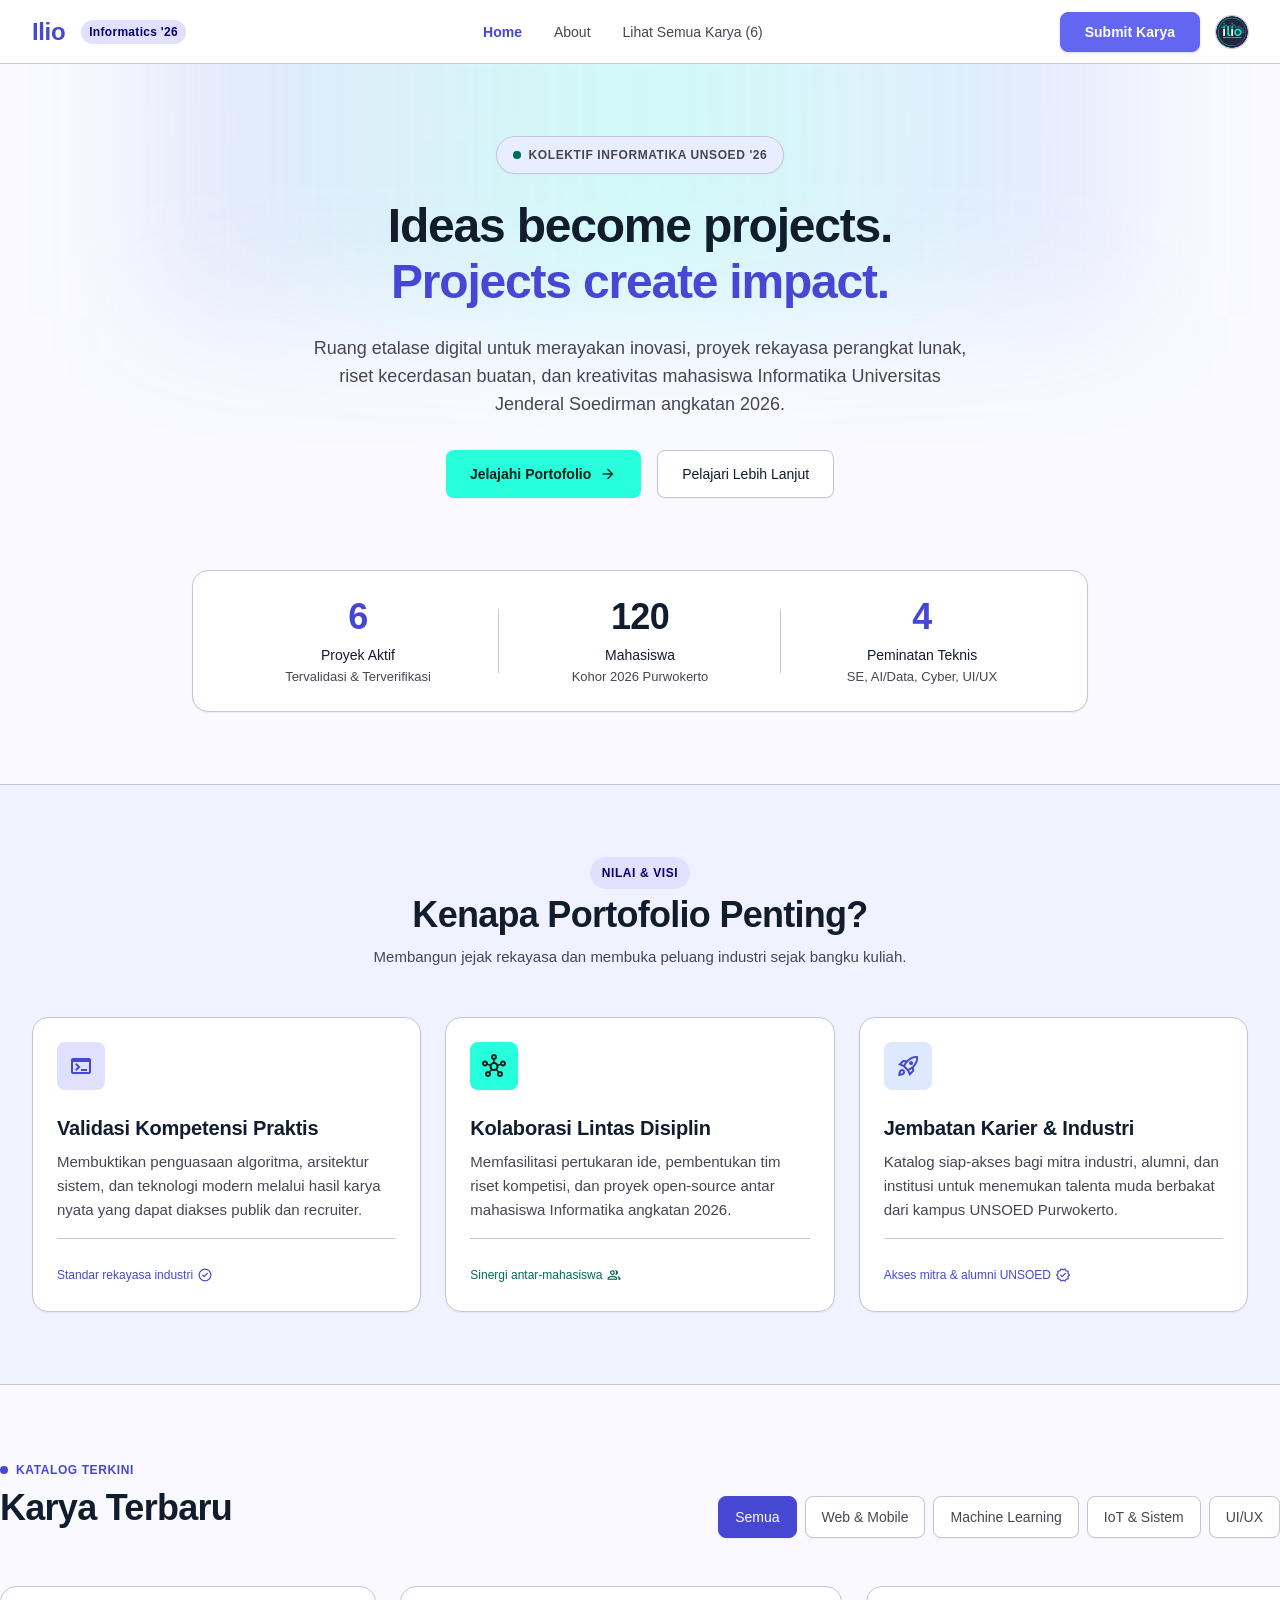
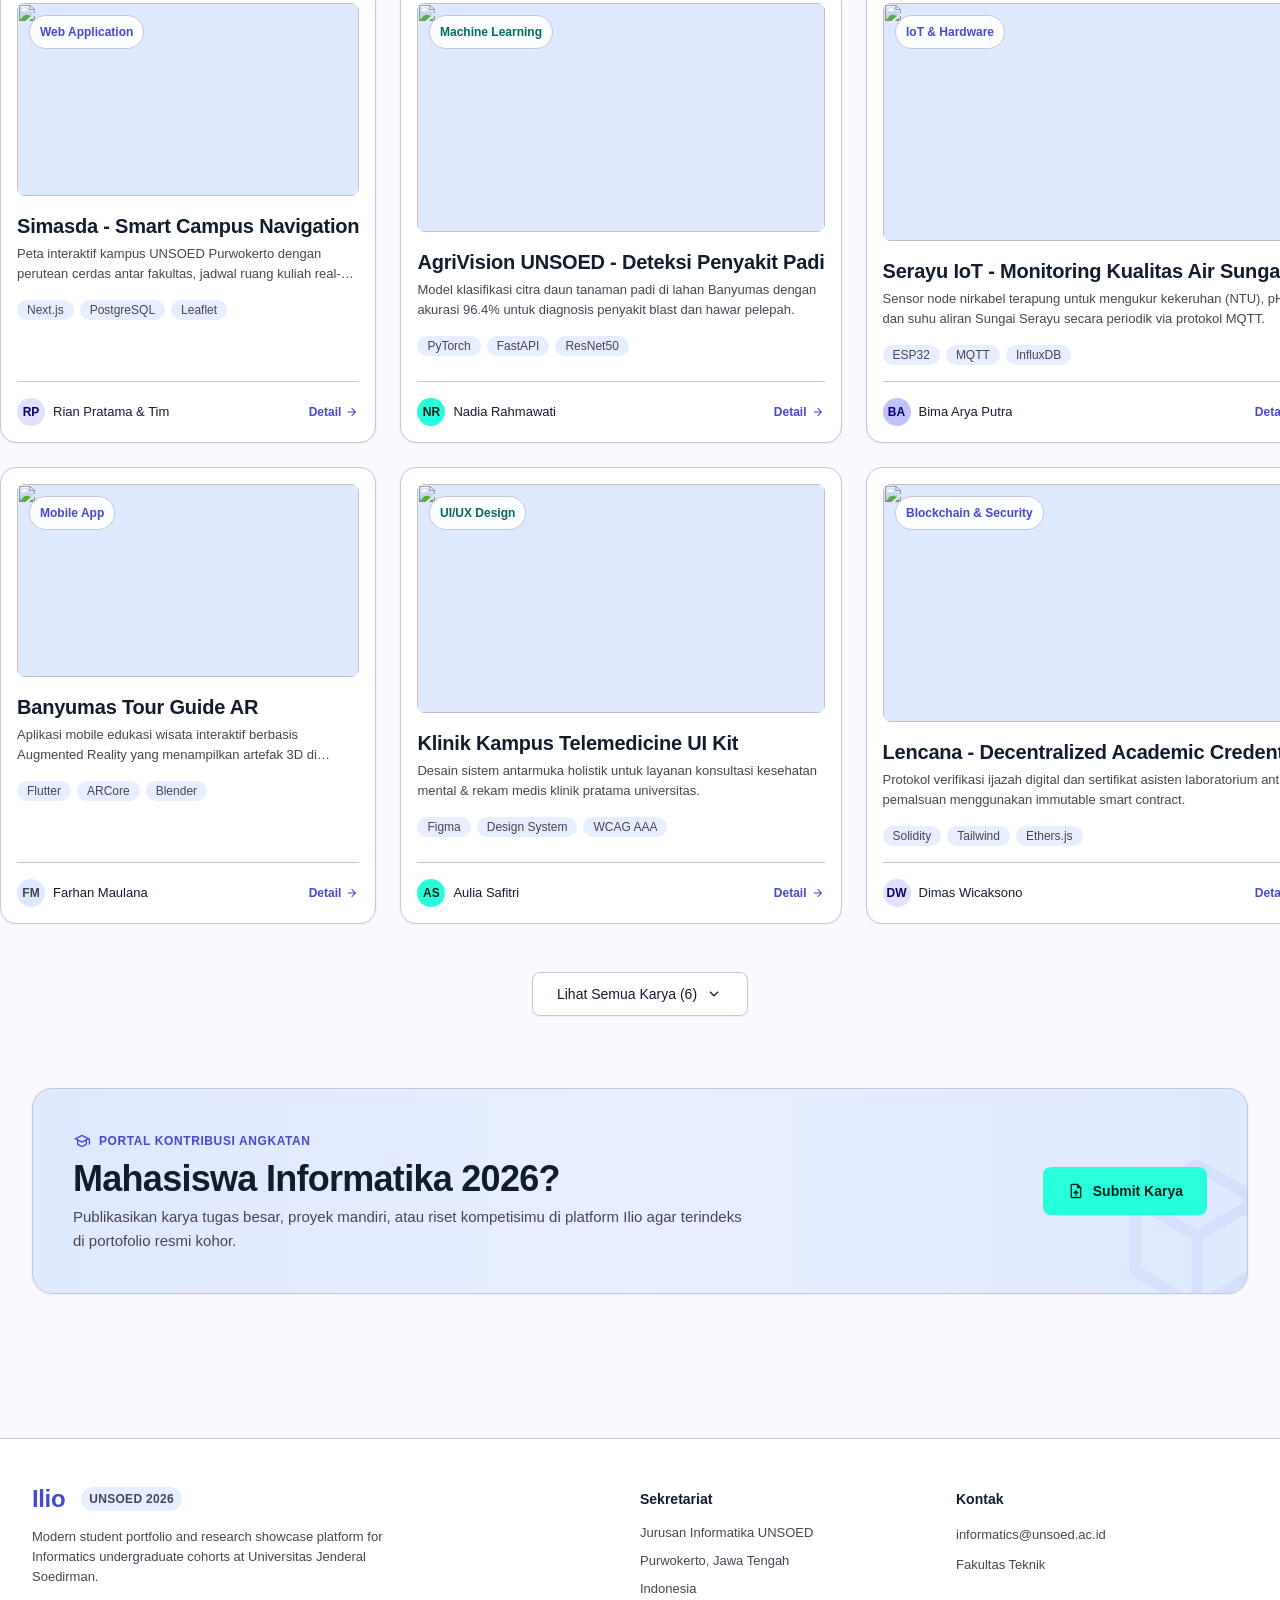
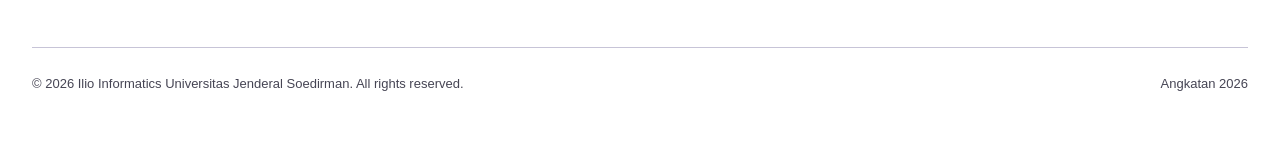
==== commit 082d3435: "menganti css dan menambahkan upload file foto di submit" ====
--- a/ilio_platform_portofolio_informatika_unsoed_26.html
+++ b/ilio_platform_portofolio_informatika_unsoed_26.html
@@ -3,153 +3,46 @@
 <head>
   <meta charset="utf-8" />
   <meta name="viewport" content="width=device-width, initial-scale=1.0" />
-  <meta name="shell-type" content="web_standard" />
   <title>Ilio - Platform Portofolio Informatika UNSOED '26</title>
 
   <!-- Google Fonts: Material Symbols & Web Typography -->
   <link rel="stylesheet" href="https://fonts.googleapis.com/css2?family=Material+Symbols+Outlined:opsz,wght,FILL,GRAD@20..48,100..700,0..1,-50..200" />
   <link rel="stylesheet" href="https://fonts.googleapis.com/css2?family=Inter:wght@400;500;600;700&family=Plus+Jakarta+Sans:wght@600;700;800&display=swap" />
 
-  <!-- External Stylesheet -->
+  
   <link rel="stylesheet" href="style.css" />
-
-  <!-- Tailwind CSS CDN -->
-  <script src="https://cdn.tailwindcss.com"></script>
-  <script id="tailwind-config">
-    tailwind.config = {
-      darkMode: "class",
-      theme: {
-        extend: {
-          colors: {
-            "tertiary": "#904900",
-            "secondary-fixed-dim": "#00dfc1",
-            "primary-fixed-dim": "#c0c1ff",
-            "on-secondary-fixed": "#00201a",
-            "on-secondary-fixed-variant": "#005144",
-            "inverse-surface": "#263143",
-            "on-tertiary-fixed": "#301400",
-            "on-error": "#ffffff",
-            "secondary-container": "#26fedc",
-            "surface-container-lowest": "#ffffff",
-            "primary": "#4648d4",
-            "surface-variant": "#d8e3fb",
-            "tertiary-fixed-dim": "#ffb783",
-            "inverse-primary": "#c0c1ff",
-            "on-secondary-container": "#007261",
-            "on-tertiary-container": "#fffbff",
-            "on-secondary": "#ffffff",
-            "primary-container": "#6063ee",
-            "surface-container-highest": "#d8e3fb",
-            "surface": "#f9f9ff",
-            "surface-dim": "#cfdaf2",
-            "on-error-container": "#93000a",
-            "surface-bright": "#f9f9ff",
-            "on-primary-fixed": "#07006c",
-            "on-tertiary": "#ffffff",
-            "primary-fixed": "#e1e0ff",
-            "on-background": "#111c2d",
-            "on-surface-variant": "#464554",
-            "outline": "#767586",
-            "inverse-on-surface": "#ecf1ff",
-            "surface-container-low": "#f0f3ff",
-            "tertiary-fixed": "#ffdcc5",
-            "on-surface": "#111c2d",
-            "outline-variant": "#c7c4d7",
-            "on-primary": "#ffffff",
-            "on-primary-container": "#fffbff",
-            "tertiary-container": "#b55d00",
-            "on-primary-fixed-variant": "#2f2ebe",
-            "surface-container": "#e7eeff",
-            "background": "#f9f9ff",
-            "error": "#ba1a1a",
-            "on-tertiary-fixed-variant": "#703700",
-            "surface-tint": "#494bd6",
-            "surface-container-high": "#dee8ff",
-            "secondary-fixed": "#26fedc",
-            "secondary": "#006b5b",
-            "error-container": "#ffdad6"
-          },
-          borderRadius: {
-            "DEFAULT": "0.25rem",
-            "lg": "0.5rem",
-            "xl": "0.75rem",
-            "full": "9999px"
-          },
-          spacing: {
-            "space-2xl": "3rem",
-            "margin": "2rem",
-            "space-xl": "2rem",
-            "space-sm": "0.5rem",
-            "margin-mobile": "1rem",
-            "gutter-mobile": "1rem",
-            "space-md": "1rem",
-            "space-lg": "1.5rem",
-            "space-xs": "0.25rem",
-            "gutter": "1.5rem",
-            "space-3xl": "4.5rem"
-          },
-          fontFamily: {
-            "headline-md": ["Plus Jakarta Sans", "sans-serif"],
-            "body-sm": ["Inter", "sans-serif"],
-            "display-hero-mobile": ["Plus Jakarta Sans", "sans-serif"],
-            "code-sm": ["Inter", "monospace"],
-            "display-hero": ["Plus Jakarta Sans", "sans-serif"],
-            "body-lg": ["Inter", "sans-serif"],
-            "headline-sm": ["Plus Jakarta Sans", "sans-serif"],
-            "headline-lg": ["Plus Jakarta Sans", "sans-serif"],
-            "body-md": ["Inter", "sans-serif"],
-            "label-sm": ["Inter", "sans-serif"],
-            "headline-lg-mobile": ["Plus Jakarta Sans", "sans-serif"],
-            "label-md": ["Inter", "sans-serif"]
-          },
-          fontSize: {
-            "headline-md": ["24px", { "lineHeight": "32px", "letterSpacing": "-0.015em", "fontWeight": "600" }],
-            "body-sm": ["13px", { "lineHeight": "20px", "letterSpacing": "0em", "fontWeight": "400" }],
-            "display-hero-mobile": ["32px", { "lineHeight": "40px", "letterSpacing": "-0.02em", "fontWeight": "700" }],
-            "code-sm": ["13px", { "lineHeight": "18px", "letterSpacing": "0em", "fontWeight": "500" }],
-            "display-hero": ["48px", { "lineHeight": "56px", "letterSpacing": "-0.025em", "fontWeight": "700" }],
-            "body-lg": ["18px", { "lineHeight": "28px", "letterSpacing": "-0.005em", "fontWeight": "400" }],
-            "headline-sm": ["20px", { "lineHeight": "28px", "letterSpacing": "-0.01em", "fontWeight": "600" }],
-            "headline-lg": ["36px", { "lineHeight": "44px", "letterSpacing": "-0.02em", "fontWeight": "600" }],
-            "body-md": ["15px", { "lineHeight": "24px", "letterSpacing": "0em", "fontWeight": "400" }],
-            "label-sm": ["12px", { "lineHeight": "16px", "letterSpacing": "0.025em", "fontWeight": "600" }],
-            "headline-lg-mobile": ["26px", { "lineHeight": "34px", "letterSpacing": "-0.015em", "fontWeight": "600" }],
-            "label-md": ["14px", { "lineHeight": "20px", "letterSpacing": "0.01em", "fontWeight": "500" }]
-          }
-        }
-      }
-    };
-  </script>
 </head>
 
-<body class="bg-surface font-body-md text-on-surface antialiased">
+<body>
   <!-- ========================================================
        TOP NAVIGATION BAR
        ======================================================== -->
-  <header class="fixed top-0 left-0 right-0 z-50 bg-surface-container-lowest/90 backdrop-blur-md border-b border-outline-variant">
-    <div class="max-w-7xl mx-auto px-margin flex items-center justify-between h-16">
+  <header class="site-header">
+    <div class="container header-container">
       
       <!-- Brand Logo & Cohort Tag -->
-      <div class="flex items-center gap-space-md">
-        <a href="#" class="font-headline-md text-headline-md tracking-tight text-primary font-bold">Ilio</a>
-        <span class="hidden sm:inline-flex items-center px-space-sm py-space-xs rounded-full bg-primary-fixed text-on-primary-fixed font-label-sm text-label-sm font-semibold">
+      <div class="brand-wrapper">
+        <a href="#" class="brand-logo">Ilio</a>
+        <span class="cohort-tag">
           Informatics '26
         </span>
       </div>
 
       <!-- Navigation Links -->
-      <nav class="hidden md:flex items-center gap-space-xl" data-active-classes="text-primary font-semibold">
-        <a class="transition-colors text-primary font-semibold" data-path="home" href="#" aria-current="page">Home</a>
-        <a class="font-label-md text-label-md text-on-surface-variant hover:text-on-surface transition-colors" data-path="about" href="#kenapa-penting">About</a>
-        <a class="font-label-md text-label-md text-on-surface-variant hover:text-on-surface transition-colors" data-path="portfolio" href="#karya-terbaru">Portfolio</a>
+      <nav class="nav-links">
+        <a class="nav-link active" data-path="home" href="#" aria-current="page">Home</a>
+        <a class="nav-link" data-path="about" href="#kenapa-penting">About</a>
+        <a class="nav-link" id="nav-semua-karya" data-path="portfolio" href="#karya-terbaru" title="Lihat semua karya portofolio">
+          Lihat Semua Karya (<span class="nav-karya-count">6</span>)
+        </a>
       </nav>
 
       <!-- Right Action Items (Submit Button & Profile Picture) -->
-      <div class="flex items-center gap-space-md">
+      <div class="header-actions">
         <!-- 'Submit Karya' Button in Navbar with #6366f1 -->
         <a 
           href="javascript:void(0)" 
-          class="open-submit-modal btn-submit-nav inline-flex items-center justify-center h-10 px-space-lg rounded-lg font-label-md text-label-md transition-all cursor-pointer" 
+          class="open-submit-modal btn-submit-nav" 
           data-path="submit-karya"
           title="Submit Karya Baru"
         >
@@ -159,7 +52,7 @@
         <!-- Profile Photo from 'logo pp.jpg' -->
         <img 
           alt="Profile" 
-          class="w-8 h-8 rounded-full object-cover ring-1 ring-outline-variant cursor-pointer hover:ring-primary transition-all" 
+          class="profile-avatar" 
           src="logo pp.jpg" 
         />
       </div>
@@ -170,504 +63,502 @@
   <!-- ========================================================
        MAIN PAGE CONTENT
        ======================================================== -->
-  <main class="w-full pt-16 bg-surface">
-    <div class="flex flex-col w-full">
+  <main style="padding-top: 64px;">
+    
+    <!-- Top Decorative Blur Gradient Backdrop -->
+    <div class="hero-wrapper">
+      <div class="hero-glow-blur"></div>
+
+      <!-- 1. HERO SECTION -->
+      <section class="container hero-content">
+        
+        <!-- Cohort Indicator Badge -->
+        <div class="cohort-badge">
+          <span class="ping-indicator">
+            <span class="ping-circle-animate"></span>
+            <span class="ping-circle-solid"></span>
+          </span>
+          <span class="badge-text">
+            Kolektif Informatika UNSOED '26
+          </span>
+        </div>
+
+        <!-- Main Hero Headline -->
+        <h1 class="hero-title">
+          Ideas become projects.<br />
+          <span class="text-primary">Projects create impact.</span>
+        </h1>
+
+        <!-- Hero Subtitle -->
+        <p class="hero-subtitle">
+          Ruang etalase digital untuk merayakan inovasi, proyek rekayasa perangkat lunak, riset kecerdasan buatan, dan kreativitas mahasiswa Informatika Universitas Jenderal Soedirman angkatan 2026.
+        </p>
+
+        <!-- Action Button Row -->
+        <div class="hero-actions">
+          <a class="btn-primary-action" href="#karya-terbaru">
+            <span>Jelajahi Portofolio</span>
+            <span class="material-symbols-outlined" style="font-size: 18px;">arrow_forward</span>
+          </a>
+          <a class="btn-secondary-action" href="#kenapa-penting">
+            Pelajari Lebih Lanjut
+          </a>
+        </div>
+
+        <!-- Minimalist Metric Strip (Validated Count of Works) -->
+        <div class="metric-strip">
+          <div class="metric-item">
+            <span id="metric-karya-count" class="metric-value text-primary">6</span>
+            <span class="metric-title">Proyek Aktif</span>
+            <span class="metric-desc">Tervalidasi &amp; Terverifikasi</span>
+          </div>
+          <div class="metric-item">
+            <span class="metric-value">120</span>
+            <span class="metric-title">Mahasiswa</span>
+            <span class="metric-desc">Kohor 2026 Purwokerto</span>
+          </div>
+          <div class="metric-item">
+            <span class="metric-value text-primary">4</span>
+            <span class="metric-title">Peminatan Teknis</span>
+            <span class="metric-desc">SE, AI/Data, Cyber, UI/UX</span>
+          </div>
+        </div>
+
+      </section>
+    </div>
+
+    
+    <section class="section-why" id="kenapa-penting">
+      <div class="container">
+        
+        <!-- Section Header -->
+        <div class="section-header-center">
+          <span class="pill-badge">
+            Nilai &amp; Visi
+          </span>
+          <h2 class="section-title">
+            Kenapa Portofolio Penting?
+          </h2>
+          <p class="section-desc">
+            Membangun jejak rekayasa dan membuka peluang industri sejak bangku kuliah.
+          </p>
+        </div>
+
+        <!-- 3 Benefit Cards -->
+        <div class="benefit-grid">
+          
+          <!-- Benefit Card 1 -->
+          <div class="benefit-card">
+            <div>
+              <div class="benefit-icon-wrapper bg-primary-light">
+                <span class="material-symbols-outlined" style="font-size: 24px;">terminal</span>
+              </div>
+              <h3 class="benefit-title">
+                Validasi Kompetensi Praktis
+              </h3>
+              <p class="benefit-desc">
+                Membuktikan penguasaan algoritma, arsitektur sistem, dan teknologi modern melalui hasil karya nyata yang dapat diakses publik dan recruiter.
+              </p>
+            </div>
+            <div class="benefit-footer text-primary">
+              <span>Standar rekayasa industri</span>
+              <span class="material-symbols-outlined" style="font-size: 16px;">check_circle</span>
+            </div>
+          </div>
+
+          <!-- Benefit Card 2 -->
+          <div class="benefit-card">
+            <div>
+              <div class="benefit-icon-wrapper bg-secondary-light">
+                <span class="material-symbols-outlined" style="font-size: 24px;">hub</span>
+              </div>
+              <h3 class="benefit-title">
+                Kolaborasi Lintas Disiplin
+              </h3>
+              <p class="benefit-desc">
+                Memfasilitasi pertukaran ide, pembentukan tim riset kompetisi, dan proyek open-source antar mahasiswa Informatika angkatan 2026.
+              </p>
+            </div>
+            <div class="benefit-footer text-secondary">
+              <span>Sinergi antar-mahasiswa</span>
+              <span class="material-symbols-outlined" style="font-size: 16px;">group</span>
+            </div>
+          </div>
+
+          <!-- Benefit Card 3 -->
+          <div class="benefit-card">
+            <div>
+              <div class="benefit-icon-wrapper bg-high-light">
+                <span class="material-symbols-outlined" style="font-size: 24px;">rocket_launch</span>
+              </div>
+              <h3 class="benefit-title">
+                Jembatan Karier &amp; Industri
+              </h3>
+              <p class="benefit-desc">
+                Katalog siap-akses bagi mitra industri, alumni, dan institusi untuk menemukan talenta muda berbakat dari kampus UNSOED Purwokerto.
+              </p>
+            </div>
+            <div class="benefit-footer text-primary">
+              <span>Akses mitra &amp; alumni UNSOED</span>
+              <span class="material-symbols-outlined" style="font-size: 16px;">verified</span>
+            </div>
+          </div>
+
+        </div>
+
+      </div>
+    </section>
+
+    <!-- 3. SECTION: KARYA TERBARU (RECENT PROJECTS) -->
+    <section class="container section-catalog" id="karya-terbaru">
       
-      <!-- Top Decorative Blur Gradient Backdrop -->
-      <div class="relative w-full overflow-hidden">
-        <div class="absolute -top-32 left-1/2 -translate-x-1/2 w-[980px] h-[380px] bg-gradient-to-r from-primary/10 via-secondary-container/20 to-primary-container/10 blur-3xl pointer-events-none -z-10"></div>
-
-        <!-- 1. HERO SECTION -->
-        <section class="w-full max-w-7xl mx-auto px-margin py-space-3xl flex flex-col items-center text-center">
-          
-          <!-- Cohort Indicator Badge -->
-          <div class="inline-flex items-center gap-space-sm px-4 py-1.5 rounded-full bg-surface-container border border-outline-variant shadow-sm mb-space-lg">
-            <span class="relative flex h-2 w-2">
-              <span class="animate-ping absolute inline-flex h-full w-full rounded-full bg-secondary-fixed-dim opacity-75"></span>
-              <span class="relative inline-flex rounded-full h-2 w-2 bg-secondary"></span>
-            </span>
-            <span class="font-label-sm text-label-sm text-on-surface-variant font-semibold tracking-wide uppercase">
-              Kolektif Informatika UNSOED '26
-            </span>
-          </div>
-
-          <!-- Main Hero Headline -->
-          <h1 class="font-display-hero text-display-hero md:text-[56px] md:leading-[64px] text-on-surface font-extrabold max-w-4xl tracking-tight mb-space-lg">
-            Ideas become projects.<br class="hidden sm:inline" />
-            <span class="text-primary">Projects create impact.</span>
-          </h1>
-
-          <!-- Hero Subtitle -->
-          <p class="font-body-lg text-body-lg text-on-surface-variant max-w-2xl leading-relaxed mb-space-xl">
-            Ruang etalase digital untuk merayakan inovasi, proyek rekayasa perangkat lunak, riset kecerdasan buatan, dan kreativitas mahasiswa Informatika Universitas Jenderal Soedirman angkatan 2026.
-          </p>
-
-          <!-- Action Button Row -->
-          <div class="flex flex-col sm:flex-row items-center gap-space-md mb-space-3xl w-full sm:w-auto">
-            <a class="w-full sm:w-auto inline-flex items-center justify-center gap-space-sm h-12 px-6 rounded-lg bg-secondary-container text-on-secondary-fixed font-label-md text-label-md font-semibold shadow-sm hover:shadow-md hover:-translate-y-0.5 transition-all" href="#karya-terbaru">
-              <span>Jelajahi Portofolio</span>
-              <span class="material-symbols-outlined text-lg">arrow_forward</span>
+      <!-- Section Title & Filter Tabs -->
+      <div class="catalog-header">
+        <div>
+          <div class="section-label">
+            <span class="section-label-dot"></span>
+            Katalog Terkini
+          </div>
+          <h2 class="section-title">
+            Karya Terbaru
+          </h2>
+        </div>
+
+        <!-- Filter Tabs -->
+        <div class="filter-group" id="filter-container">
+          <button class="filter-btn active-tab" data-filter="all">
+            Semua
+          </button>
+          <button class="filter-btn" data-filter="web-mobile">
+            Web &amp; Mobile
+          </button>
+          <button class="filter-btn" data-filter="ml">
+            Machine Learning
+          </button>
+          <button class="filter-btn" data-filter="iot">
+            IoT &amp; Sistem
+          </button>
+          <button class="filter-btn" data-filter="uiux">
+            UI/UX
+          </button>
+        </div>
+      </div>
+
+      <!-- Projects Responsive Grid -->
+      <div class="projects-grid" id="projects-grid">
+        
+        <!-- Project Card 1: Simasda -->
+        <div class="project-card" data-category="web-mobile">
+          <div>
+            <div class="project-thumbnail-wrapper">
+              <img class="project-thumbnail" data-alt="Modern web interface dashboard for smart university campus navigation" src="https://lh3.googleusercontent.com/aida-public/[base64]" />
+              <span class="project-badge-category cat-primary">
+                Web Application
+              </span>
+            </div>
+            <h3 class="project-title">
+              Simasda - Smart Campus Navigation
+            </h3>
+            <p class="project-desc">
+              Peta interaktif kampus UNSOED Purwokerto dengan perutean cerdas antar fakultas, jadwal ruang kuliah real-time, dan estimasi waktu tempuh.
+            </p>
+            <div class="tech-stack-row">
+              <span class="tech-chip">Next.js</span>
+              <span class="tech-chip">PostgreSQL</span>
+              <span class="tech-chip">Leaflet</span>
+            </div>
+          </div>
+          <div class="project-author-strip">
+            <div class="author-info">
+              <div class="author-avatar bg-primary-avatar">
+                RP
+              </div>
+              <span class="author-name">
+                Rian Pratama &amp; Tim
+              </span>
+            </div>
+            <a class="link-detail" href="#">
+              Detail <span class="material-symbols-outlined" style="font-size: 14px;">arrow_forward</span>
             </a>
-            <a class="w-full sm:w-auto inline-flex items-center justify-center h-12 px-6 rounded-lg bg-surface-container-lowest text-on-surface font-label-md text-label-md font-medium border border-outline-variant shadow-sm hover:bg-surface-container-low transition-colors" href="#kenapa-penting">
-              Pelajari Lebih Lanjut
+          </div>
+        </div>
+
+        <!-- Project Card 2: AgriVision UNSOED -->
+        <div class="project-card" data-category="ml">
+          <div>
+            <div class="project-thumbnail-wrapper">
+              <img class="project-thumbnail" data-alt="Machine learning computer vision model interface detecting rice leaf blast disease" src="https://lh3.googleusercontent.com/aida-public/[base64]" />
+              <span class="project-badge-category cat-secondary">
+                Machine Learning
+              </span>
+            </div>
+            <h3 class="project-title">
+              AgriVision UNSOED - Deteksi Penyakit Padi
+            </h3>
+            <p class="project-desc">
+              Model klasifikasi citra daun tanaman padi di lahan Banyumas dengan akurasi 96.4% untuk diagnosis penyakit blast dan hawar pelepah.
+            </p>
+            <div class="tech-stack-row">
+              <span class="tech-chip">PyTorch</span>
+              <span class="tech-chip">FastAPI</span>
+              <span class="tech-chip">ResNet50</span>
+            </div>
+          </div>
+          <div class="project-author-strip">
+            <div class="author-info">
+              <div class="author-avatar bg-secondary-avatar">
+                NR
+              </div>
+              <span class="author-name">
+                Nadia Rahmawati
+              </span>
+            </div>
+            <a class="link-detail" href="#">
+              Detail <span class="material-symbols-outlined" style="font-size: 14px;">arrow_forward</span>
             </a>
           </div>
-
-          <!-- Minimalist Metric Strip (Validated Count of Works) -->
-          <div class="w-full max-w-4xl bg-surface-container-lowest rounded-xl border border-outline-variant shadow-sm p-space-lg grid grid-cols-1 sm:grid-cols-3 divide-y sm:divide-y-0 sm:divide-x divide-outline-variant">
-            <div class="flex flex-col items-center py-space-sm sm:py-0 px-space-md">
-              <span id="metric-karya-count" class="font-headline-lg text-headline-lg text-primary font-bold">6</span>
-              <span class="font-label-md text-label-md text-on-surface font-medium mt-1">Proyek Aktif</span>
-              <span class="font-body-sm text-body-sm text-on-surface-variant">Tervalidasi &amp; Terverifikasi</span>
-            </div>
-            <div class="flex flex-col items-center py-space-sm sm:py-0 px-space-md">
-              <span class="font-headline-lg text-headline-lg text-on-surface font-bold">120</span>
-              <span class="font-label-md text-label-md text-on-surface font-medium mt-1">Mahasiswa</span>
-              <span class="font-body-sm text-body-sm text-on-surface-variant">Kohor 2026 Purwokerto</span>
-            </div>
-            <div class="flex flex-col items-center py-space-sm sm:py-0 px-space-md">
-              <span class="font-headline-lg text-headline-lg text-primary font-bold">4</span>
-              <span class="font-label-md text-label-md text-on-surface font-medium mt-1">Peminatan Teknis</span>
-              <span class="font-body-sm text-body-sm text-on-surface-variant">SE, AI/Data, Cyber, UI/UX</span>
-            </div>
-          </div>
-
-        </section>
-      </div>
-
-      <!-- 2. SECTION: KENAPA PORTOFOLIO PENTING -->
-      <section class="w-full bg-surface-container-low border-y border-outline-variant py-space-3xl" id="kenapa-penting">
-        <div class="max-w-7xl mx-auto px-margin">
-          
-          <!-- Section Header -->
-          <div class="flex flex-col items-center text-center max-w-2xl mx-auto mb-space-2xl">
-            <span class="px-3 py-1 rounded-full bg-primary-fixed text-on-primary-fixed font-label-sm text-label-sm font-semibold uppercase tracking-wider mb-space-xs">
-              Nilai &amp; Visi
-            </span>
-            <h2 class="font-headline-lg text-headline-lg text-on-surface font-bold tracking-tight mb-space-xs">
-              Kenapa Portofolio Penting?
-            </h2>
-            <p class="font-body-md text-body-md text-on-surface-variant">
-              Membangun jejak rekayasa dan membuka peluang industri sejak bangku kuliah.
+        </div>
+
+        <!-- Project Card 3: Serayu IoT -->
+        <div class="project-card" data-category="iot">
+          <div>
+            <div class="project-thumbnail-wrapper">
+              <img class="project-thumbnail" data-alt="Internet of Things hardware prototype with microcontrollers monitoring Serayu river" src="https://lh3.googleusercontent.com/aida-public/[base64]" />
+              <span class="project-badge-category cat-primary">
+                IoT &amp; Hardware
+              </span>
+            </div>
+            <h3 class="project-title">
+              Serayu IoT - Monitoring Kualitas Air Sungai
+            </h3>
+            <p class="project-desc">
+              Sensor node nirkabel terapung untuk mengukur kekeruhan (NTU), pH, dan suhu aliran Sungai Serayu secara periodik via protokol MQTT.
             </p>
-          </div>
-
-          <!-- 3 Benefit Cards -->
-          <div class="grid grid-cols-1 md:grid-cols-3 gap-gutter">
-            
-            <!-- Benefit Card 1 -->
-            <div class="bg-surface-container-lowest rounded-xl border border-outline-variant p-space-lg shadow-sm hover:shadow-md hover:border-primary/40 transition-all flex flex-col justify-between">
-              <div>
-                <div class="w-12 h-12 rounded-lg bg-primary-fixed flex items-center justify-center text-primary mb-space-lg">
-                  <span class="material-symbols-outlined text-2xl">terminal</span>
-                </div>
-                <h3 class="font-headline-sm text-headline-sm text-on-surface font-semibold mb-space-sm">
-                  Validasi Kompetensi Praktis
-                </h3>
-                <p class="font-body-md text-body-md text-on-surface-variant leading-relaxed">
-                  Membuktikan penguasaan algoritma, arsitektur sistem, dan teknologi modern melalui hasil karya nyata yang dapat diakses publik dan recruiter.
-                </p>
-              </div>
-              <div class="pt-space-lg mt-space-md border-t border-outline-variant flex items-center gap-space-xs text-primary font-label-sm text-label-sm font-medium">
-                <span>Standar rekayasa industri</span>
-                <span class="material-symbols-outlined text-sm">check_circle</span>
-              </div>
-            </div>
-
-            <!-- Benefit Card 2 -->
-            <div class="bg-surface-container-lowest rounded-xl border border-outline-variant p-space-lg shadow-sm hover:shadow-md hover:border-secondary/40 transition-all flex flex-col justify-between">
-              <div>
-                <div class="w-12 h-12 rounded-lg bg-secondary-fixed flex items-center justify-center text-on-secondary-fixed mb-space-lg">
-                  <span class="material-symbols-outlined text-2xl">hub</span>
-                </div>
-                <h3 class="font-headline-sm text-headline-sm text-on-surface font-semibold mb-space-sm">
-                  Kolaborasi Lintas Disiplin
-                </h3>
-                <p class="font-body-md text-body-md text-on-surface-variant leading-relaxed">
-                  Memfasilitasi pertukaran ide, pembentukan tim riset kompetisi, dan proyek open-source antar mahasiswa Informatika angkatan 2026.
-                </p>
-              </div>
-              <div class="pt-space-lg mt-space-md border-t border-outline-variant flex items-center gap-space-xs text-secondary font-label-sm text-label-sm font-medium">
-                <span>Sinergi antar-mahasiswa</span>
-                <span class="material-symbols-outlined text-sm">group</span>
-              </div>
-            </div>
-
-            <!-- Benefit Card 3 -->
-            <div class="bg-surface-container-lowest rounded-xl border border-outline-variant p-space-lg shadow-sm hover:shadow-md hover:border-primary/40 transition-all flex flex-col justify-between">
-              <div>
-                <div class="w-12 h-12 rounded-lg bg-surface-container-high flex items-center justify-center text-primary mb-space-lg">
-                  <span class="material-symbols-outlined text-2xl">rocket_launch</span>
-                </div>
-                <h3 class="font-headline-sm text-headline-sm text-on-surface font-semibold mb-space-sm">
-                  Jembatan Karier &amp; Industri
-                </h3>
-                <p class="font-body-md text-body-md text-on-surface-variant leading-relaxed">
-                  Katalog siap-akses bagi mitra industri, alumni, dan institusi untuk menemukan talenta muda berbakat dari kampus UNSOED Purwokerto.
-                </p>
-              </div>
-              <div class="pt-space-lg mt-space-md border-t border-outline-variant flex items-center gap-space-xs text-primary font-label-sm text-label-sm font-medium">
-                <span>Akses mitra &amp; alumni UNSOED</span>
-                <span class="material-symbols-outlined text-sm">verified</span>
-              </div>
-            </div>
-
-          </div>
-
-        </div>
-      </section>
-
-      <!-- 3. SECTION: KARYA TERBARU (RECENT PROJECTS) -->
-      <section class="w-full max-w-7xl mx-auto px-margin py-space-3xl" id="karya-terbaru">
-        
-        <!-- Section Title & Filter Tabs -->
-        <div class="flex flex-col md:flex-row md:items-end justify-between gap-space-lg mb-space-2xl">
+            <div class="tech-stack-row">
+              <span class="tech-chip">ESP32</span>
+              <span class="tech-chip">MQTT</span>
+              <span class="tech-chip">InfluxDB</span>
+            </div>
+          </div>
+          <div class="project-author-strip">
+            <div class="author-info">
+              <div class="author-avatar bg-dim-avatar">
+                BA
+              </div>
+              <span class="author-name">
+                Bima Arya Putra
+              </span>
+            </div>
+            <a class="link-detail" href="#">
+              Detail <span class="material-symbols-outlined" style="font-size: 14px;">arrow_forward</span>
+            </a>
+          </div>
+        </div>
+
+        <!-- Project Card 4: Banyumas Tour Guide AR -->
+        <div class="project-card" data-category="web-mobile">
           <div>
-            <div class="inline-flex items-center gap-2 text-primary font-label-sm text-label-sm font-semibold uppercase tracking-wider mb-space-xs">
-              <span class="w-2 h-2 rounded-full bg-primary"></span>
-              Katalog Terkini
-            </div>
-            <h2 class="font-headline-lg text-headline-lg text-on-surface font-bold tracking-tight">
-              Karya Terbaru
-            </h2>
-          </div>
-
-          <!-- Filter Tabs -->
-          <div class="flex flex-wrap gap-2" id="filter-container">
-            <button class="filter-btn active-tab px-4 py-2 rounded-lg font-label-md text-label-md font-medium transition-all bg-primary text-on-primary shadow-sm" data-filter="all">
-              Semua
-            </button>
-            <button class="filter-btn px-4 py-2 rounded-lg font-label-md text-label-md font-medium transition-all bg-surface-container-lowest text-on-surface-variant border border-outline-variant hover:bg-surface-container-low hover:text-on-surface" data-filter="web-mobile">
-              Web &amp; Mobile
-            </button>
-            <button class="filter-btn px-4 py-2 rounded-lg font-label-md text-label-md font-medium transition-all bg-surface-container-lowest text-on-surface-variant border border-outline-variant hover:bg-surface-container-low hover:text-on-surface" data-filter="ml">
-              Machine Learning
-            </button>
-            <button class="filter-btn px-4 py-2 rounded-lg font-label-md text-label-md font-medium transition-all bg-surface-container-lowest text-on-surface-variant border border-outline-variant hover:bg-surface-container-low hover:text-on-surface" data-filter="iot">
-              IoT &amp; Sistem
-            </button>
-            <button class="filter-btn px-4 py-2 rounded-lg font-label-md text-label-md font-medium transition-all bg-surface-container-lowest text-on-surface-variant border border-outline-variant hover:bg-surface-container-low hover:text-on-surface" data-filter="uiux">
-              UI/UX
-            </button>
-          </div>
-        </div>
-
-        <!-- Projects Responsive Grid -->
-        <div class="grid grid-cols-1 md:grid-cols-2 lg:grid-cols-3 gap-gutter mb-space-2xl" id="projects-grid">
-          
-          <!-- Project Card 1: Simasda -->
-          <div class="project-card group bg-surface-container-lowest rounded-xl border border-outline-variant p-space-md shadow-sm hover:shadow-md hover:border-primary/50 hover:-translate-y-1 transition-all flex flex-col justify-between" data-category="web-mobile">
-            <div>
-              <div class="relative w-full aspect-video rounded-lg overflow-hidden bg-surface-container-high mb-space-md">
-                <img class="w-full h-full object-cover group-hover:scale-105 transition-transform duration-300" data-alt="Modern web interface dashboard for smart university campus navigation" src="https://lh3.googleusercontent.com/aida-public/[base64]" />
-                <span class="absolute top-3 left-3 px-2.5 py-1 rounded-full bg-surface-container-lowest/90 backdrop-blur-sm text-primary font-label-sm text-label-sm font-semibold border border-outline-variant">
-                  Web Application
-                </span>
-              </div>
-              <h3 class="font-headline-sm text-headline-sm text-on-surface font-semibold group-hover:text-primary transition-colors line-clamp-1">
-                Simasda - Smart Campus Navigation
-              </h3>
-              <p class="font-body-sm text-body-sm text-on-surface-variant mt-space-xs line-clamp-2">
-                Peta interaktif kampus UNSOED Purwokerto dengan perutean cerdas antar fakultas, jadwal ruang kuliah real-time, dan estimasi waktu tempuh.
-              </p>
-              <div class="flex flex-wrap gap-1.5 mt-space-md">
-                <span class="px-2.5 py-0.5 rounded-full bg-surface-container text-on-surface-variant font-label-sm text-label-sm">Next.js</span>
-                <span class="px-2.5 py-0.5 rounded-full bg-surface-container text-on-surface-variant font-label-sm text-label-sm">PostgreSQL</span>
-                <span class="px-2.5 py-0.5 rounded-full bg-surface-container text-on-surface-variant font-label-sm text-label-sm">Leaflet</span>
-              </div>
-            </div>
-            <div class="pt-space-md mt-space-md border-t border-outline-variant flex items-center justify-between">
-              <div class="flex items-center gap-space-xs">
-                <div class="w-7 h-7 rounded-full bg-primary-fixed text-on-primary-fixed flex items-center justify-center font-label-sm text-label-sm font-bold">
-                  RP
-                </div>
-                <span class="font-body-sm text-body-sm text-on-surface font-medium truncate max-w-[130px]">
-                  Rian Pratama &amp; Tim
-                </span>
-              </div>
-              <a class="inline-flex items-center gap-1 font-label-sm text-label-sm font-semibold text-primary hover:underline" href="#">
-                Detail <span class="material-symbols-outlined text-sm">arrow_forward</span>
-              </a>
-            </div>
-          </div>
-
-          <!-- Project Card 2: AgriVision UNSOED -->
-          <div class="project-card group bg-surface-container-lowest rounded-xl border border-outline-variant p-space-md shadow-sm hover:shadow-md hover:border-primary/50 hover:-translate-y-1 transition-all flex flex-col justify-between" data-category="ml">
-            <div>
-              <div class="relative w-full aspect-video rounded-lg overflow-hidden bg-surface-container-high mb-space-md">
-                <img class="w-full h-full object-cover group-hover:scale-105 transition-transform duration-300" data-alt="Machine learning computer vision model interface detecting rice leaf blast disease" src="https://lh3.googleusercontent.com/aida-public/[base64]" />
-                <span class="absolute top-3 left-3 px-2.5 py-1 rounded-full bg-surface-container-lowest/90 backdrop-blur-sm text-secondary font-label-sm text-label-sm font-semibold border border-outline-variant">
-                  Machine Learning
-                </span>
-              </div>
-              <h3 class="font-headline-sm text-headline-sm text-on-surface font-semibold group-hover:text-primary transition-colors line-clamp-1">
-                AgriVision UNSOED - Deteksi Penyakit Padi
-              </h3>
-              <p class="font-body-sm text-body-sm text-on-surface-variant mt-space-xs line-clamp-2">
-                Model klasifikasi citra daun tanaman padi di lahan Banyumas dengan akurasi 96.4% untuk diagnosis penyakit blast dan hawar pelepah.
-              </p>
-              <div class="flex flex-wrap gap-1.5 mt-space-md">
-                <span class="px-2.5 py-0.5 rounded-full bg-surface-container text-on-surface-variant font-label-sm text-label-sm">PyTorch</span>
-                <span class="px-2.5 py-0.5 rounded-full bg-surface-container text-on-surface-variant font-label-sm text-label-sm">FastAPI</span>
-                <span class="px-2.5 py-0.5 rounded-full bg-surface-container text-on-surface-variant font-label-sm text-label-sm">ResNet50</span>
-              </div>
-            </div>
-            <div class="pt-space-md mt-space-md border-t border-outline-variant flex items-center justify-between">
-              <div class="flex items-center gap-space-xs">
-                <div class="w-7 h-7 rounded-full bg-secondary-fixed text-on-secondary-fixed flex items-center justify-center font-label-sm text-label-sm font-bold">
-                  NR
-                </div>
-                <span class="font-body-sm text-body-sm text-on-surface font-medium truncate max-w-[130px]">
-                  Nadia Rahmawati
-                </span>
-              </div>
-              <a class="inline-flex items-center gap-1 font-label-sm text-label-sm font-semibold text-primary hover:underline" href="#">
-                Detail <span class="material-symbols-outlined text-sm">arrow_forward</span>
-              </a>
-            </div>
-          </div>
-
-          <!-- Project Card 3: Serayu IoT -->
-          <div class="project-card group bg-surface-container-lowest rounded-xl border border-outline-variant p-space-md shadow-sm hover:shadow-md hover:border-primary/50 hover:-translate-y-1 transition-all flex flex-col justify-between" data-category="iot">
-            <div>
-              <div class="relative w-full aspect-video rounded-lg overflow-hidden bg-surface-container-high mb-space-md">
-                <img class="w-full h-full object-cover group-hover:scale-105 transition-transform duration-300" data-alt="Internet of Things hardware prototype with microcontrollers monitoring Serayu river" src="https://lh3.googleusercontent.com/aida-public/[base64]" />
-                <span class="absolute top-3 left-3 px-2.5 py-1 rounded-full bg-surface-container-lowest/90 backdrop-blur-sm text-primary font-label-sm text-label-sm font-semibold border border-outline-variant">
-                  IoT &amp; Hardware
-                </span>
-              </div>
-              <h3 class="font-headline-sm text-headline-sm text-on-surface font-semibold group-hover:text-primary transition-colors line-clamp-1">
-                Serayu IoT - Monitoring Kualitas Air Sungai
-              </h3>
-              <p class="font-body-sm text-body-sm text-on-surface-variant mt-space-xs line-clamp-2">
-                Sensor node nirkabel terapung untuk mengukur kekeruhan (NTU), pH, dan suhu aliran Sungai Serayu secara periodik via protokol MQTT.
-              </p>
-              <div class="flex flex-wrap gap-1.5 mt-space-md">
-                <span class="px-2.5 py-0.5 rounded-full bg-surface-container text-on-surface-variant font-label-sm text-label-sm">ESP32</span>
-                <span class="px-2.5 py-0.5 rounded-full bg-surface-container text-on-surface-variant font-label-sm text-label-sm">MQTT</span>
-                <span class="px-2.5 py-0.5 rounded-full bg-surface-container text-on-surface-variant font-label-sm text-label-sm">InfluxDB</span>
-              </div>
-            </div>
-            <div class="pt-space-md mt-space-md border-t border-outline-variant flex items-center justify-between">
-              <div class="flex items-center gap-space-xs">
-                <div class="w-7 h-7 rounded-full bg-primary-fixed-dim text-on-primary-fixed flex items-center justify-center font-label-sm text-label-sm font-bold">
-                  BA
-                </div>
-                <span class="font-body-sm text-body-sm text-on-surface font-medium truncate max-w-[130px]">
-                  Bima Arya Putra
-                </span>
-              </div>
-              <a class="inline-flex items-center gap-1 font-label-sm text-label-sm font-semibold text-primary hover:underline" href="#">
-                Detail <span class="material-symbols-outlined text-sm">arrow_forward</span>
-              </a>
-            </div>
-          </div>
-
-          <!-- Project Card 4: Banyumas Tour Guide AR -->
-          <div class="project-card group bg-surface-container-lowest rounded-xl border border-outline-variant p-space-md shadow-sm hover:shadow-md hover:border-primary/50 hover:-translate-y-1 transition-all flex flex-col justify-between" data-category="web-mobile">
-            <div>
-              <div class="relative w-full aspect-video rounded-lg overflow-hidden bg-surface-container-high mb-space-md">
-                <img class="w-full h-full object-cover group-hover:scale-105 transition-transform duration-300" data-alt="Augmented reality smartphone application camera viewport displaying 3D historic landmarks" src="https://lh3.googleusercontent.com/aida-public/[base64]" />
-                <span class="absolute top-3 left-3 px-2.5 py-1 rounded-full bg-surface-container-lowest/90 backdrop-blur-sm text-primary font-label-sm text-label-sm font-semibold border border-outline-variant">
-                  Mobile App
-                </span>
-              </div>
-              <h3 class="font-headline-sm text-headline-sm text-on-surface font-semibold group-hover:text-primary transition-colors line-clamp-1">
-                Banyumas Tour Guide AR
-              </h3>
-              <p class="font-body-sm text-body-sm text-on-surface-variant mt-space-xs line-clamp-2">
-                Aplikasi mobile edukasi wisata interaktif berbasis Augmented Reality yang menampilkan artefak 3D di Baturraden dan Museum Wayang.
-              </p>
-              <div class="flex flex-wrap gap-1.5 mt-space-md">
-                <span class="px-2.5 py-0.5 rounded-full bg-surface-container text-on-surface-variant font-label-sm text-label-sm">Flutter</span>
-                <span class="px-2.5 py-0.5 rounded-full bg-surface-container text-on-surface-variant font-label-sm text-label-sm">ARCore</span>
-                <span class="px-2.5 py-0.5 rounded-full bg-surface-container text-on-surface-variant font-label-sm text-label-sm">Blender</span>
-              </div>
-            </div>
-            <div class="pt-space-md mt-space-md border-t border-outline-variant flex items-center justify-between">
-              <div class="flex items-center gap-space-xs">
-                <div class="w-7 h-7 rounded-full bg-surface-container-high text-on-surface-variant flex items-center justify-center font-label-sm text-label-sm font-bold">
-                  FM
-                </div>
-                <span class="font-body-sm text-body-sm text-on-surface font-medium truncate max-w-[130px]">
-                  Farhan Maulana
-                </span>
-              </div>
-              <a class="inline-flex items-center gap-1 font-label-sm text-label-sm font-semibold text-primary hover:underline" href="#">
-                Detail <span class="material-symbols-outlined text-sm">arrow_forward</span>
-              </a>
-            </div>
-          </div>
-
-          <!-- Project Card 5: Klinik Kampus Telemedicine UI Kit -->
-          <div class="project-card group bg-surface-container-lowest rounded-xl border border-outline-variant p-space-md shadow-sm hover:shadow-md hover:border-primary/50 hover:-translate-y-1 transition-all flex flex-col justify-between" data-category="uiux">
-            <div>
-              <div class="relative w-full aspect-video rounded-lg overflow-hidden bg-surface-container-high mb-space-md">
-                <img class="w-full h-full object-cover group-hover:scale-105 transition-transform duration-300" data-alt="Figma UI UX telemedicine design system showpiece featuring doctor appointment calendars" src="https://lh3.googleusercontent.com/aida-public/[base64]" />
-                <span class="absolute top-3 left-3 px-2.5 py-1 rounded-full bg-surface-container-lowest/90 backdrop-blur-sm text-secondary font-label-sm text-label-sm font-semibold border border-outline-variant">
-                  UI/UX Design
-                </span>
-              </div>
-              <h3 class="font-headline-sm text-headline-sm text-on-surface font-semibold group-hover:text-primary transition-colors line-clamp-1">
-                Klinik Kampus Telemedicine UI Kit
-              </h3>
-              <p class="font-body-sm text-body-sm text-on-surface-variant mt-space-xs line-clamp-2">
-                Desain sistem antarmuka holistik untuk layanan konsultasi kesehatan mental &amp; rekam medis klinik pratama universitas.
-              </p>
-              <div class="flex flex-wrap gap-1.5 mt-space-md">
-                <span class="px-2.5 py-0.5 rounded-full bg-surface-container text-on-surface-variant font-label-sm text-label-sm">Figma</span>
-                <span class="px-2.5 py-0.5 rounded-full bg-surface-container text-on-surface-variant font-label-sm text-label-sm">Design System</span>
-                <span class="px-2.5 py-0.5 rounded-full bg-surface-container text-on-surface-variant font-label-sm text-label-sm">WCAG AAA</span>
-              </div>
-            </div>
-            <div class="pt-space-md mt-space-md border-t border-outline-variant flex items-center justify-between">
-              <div class="flex items-center gap-space-xs">
-                <div class="w-7 h-7 rounded-full bg-secondary-fixed text-on-secondary-fixed flex items-center justify-center font-label-sm text-label-sm font-bold">
-                  AS
-                </div>
-                <span class="font-body-sm text-body-sm text-on-surface font-medium truncate max-w-[130px]">
-                  Aulia Safitri
-                </span>
-              </div>
-              <a class="inline-flex items-center gap-1 font-label-sm text-label-sm font-semibold text-primary hover:underline" href="#">
-                Detail <span class="material-symbols-outlined text-sm">arrow_forward</span>
-              </a>
-            </div>
-          </div>
-
-          <!-- Project Card 6: Lencana -->
-          <div class="project-card group bg-surface-container-lowest rounded-xl border border-outline-variant p-space-md shadow-sm hover:shadow-md hover:border-primary/50 hover:-translate-y-1 transition-all flex flex-col justify-between" data-category="iot">
-            <div>
-              <div class="relative w-full aspect-video rounded-lg overflow-hidden bg-surface-container-high mb-space-md">
-                <img class="w-full h-full object-cover group-hover:scale-105 transition-transform duration-300" data-alt="Cryptographic decentralized smart contract dashboard showcasing academic diploma verification" src="https://lh3.googleusercontent.com/aida-public/[base64]" />
-                <span class="absolute top-3 left-3 px-2.5 py-1 rounded-full bg-surface-container-lowest/90 backdrop-blur-sm text-primary font-label-sm text-label-sm font-semibold border border-outline-variant">
-                  Blockchain &amp; Security
-                </span>
-              </div>
-              <h3 class="font-headline-sm text-headline-sm text-on-surface font-semibold group-hover:text-primary transition-colors line-clamp-1">
-                Lencana - Decentralized Academic Credential
-              </h3>
-              <p class="font-body-sm text-body-sm text-on-surface-variant mt-space-xs line-clamp-2">
-                Protokol verifikasi ijazah digital dan sertifikat asisten laboratorium anti-pemalsuan menggunakan immutable smart contract.
-              </p>
-              <div class="flex flex-wrap gap-1.5 mt-space-md">
-                <span class="px-2.5 py-0.5 rounded-full bg-surface-container text-on-surface-variant font-label-sm text-label-sm">Solidity</span>
-                <span class="px-2.5 py-0.5 rounded-full bg-surface-container text-on-surface-variant font-label-sm text-label-sm">Tailwind</span>
-                <span class="px-2.5 py-0.5 rounded-full bg-surface-container text-on-surface-variant font-label-sm text-label-sm">Ethers.js</span>
-              </div>
-            </div>
-            <div class="pt-space-md mt-space-md border-t border-outline-variant flex items-center justify-between">
-              <div class="flex items-center gap-space-xs">
-                <div class="w-7 h-7 rounded-full bg-primary-fixed text-on-primary-fixed flex items-center justify-center font-label-sm text-label-sm font-bold">
-                  DW
-                </div>
-                <span class="font-body-sm text-body-sm text-on-surface font-medium truncate max-w-[130px]">
-                  Dimas Wicaksono
-                </span>
-              </div>
-              <a class="inline-flex items-center gap-1 font-label-sm text-label-sm font-semibold text-primary hover:underline" href="#">
-                Detail <span class="material-symbols-outlined text-sm">arrow_forward</span>
-              </a>
-            </div>
-          </div>
-
-        </div>
-
-        <!-- Bottom Catalog CTA -->
-        <div class="flex justify-center">
-          <button class="inline-flex items-center gap-space-sm h-11 px-6 rounded-lg bg-surface-container-lowest text-on-surface font-label-md text-label-md font-medium border border-outline-variant shadow-sm hover:bg-surface-container-low hover:border-outline transition-all">
-            <span>Lihat Semua Karya (<span id="btn-karya-count">6</span>)</span>
-            <span class="material-symbols-outlined text-base">expand_more</span>
-          </button>
-        </div>
-
-      </section>
-
-      <!-- 4. CALLOUT / BANNER -->
-      <section class="w-full max-w-7xl mx-auto px-margin pb-space-3xl">
-        <div class="relative overflow-hidden rounded-2xl bg-gradient-to-r from-surface-container-high via-surface-container to-surface-container-high border border-outline-variant p-space-xl sm:p-space-2xl shadow-sm">
-          <div class="relative z-10 flex flex-col md:flex-row items-start md:items-center justify-between gap-space-lg">
-            <div class="max-w-2xl">
-              <div class="inline-flex items-center gap-2 text-primary font-label-sm text-label-sm font-semibold uppercase tracking-wider mb-space-xs">
-                <span class="material-symbols-outlined text-base">school</span>
-                Portal Kontribusi Angkatan
-              </div>
-              <h3 class="font-headline-lg text-headline-lg text-on-surface font-bold tracking-tight">
-                Mahasiswa Informatika 2026?
-              </h3>
-              <p class="font-body-md text-body-md text-on-surface-variant mt-space-xs">
-                Publikasikan karya tugas besar, proyek mandiri, atau riset kompetisimu di platform Ilio agar terindeks di portofolio resmi kohor.
-              </p>
-            </div>
-            <div class="flex items-center gap-space-md shrink-0">
-              <a class="open-submit-modal inline-flex items-center justify-center gap-space-sm h-12 px-6 rounded-lg bg-secondary-container text-on-secondary-fixed font-label-md text-label-md font-semibold shadow-sm hover:shadow-md hover:-translate-y-0.5 transition-all cursor-pointer" data-path="submit-karya" href="javascript:void(0)">
-                <span class="material-symbols-outlined text-lg">upload_file</span>
-                <span>Submit Karya</span>
-              </a>
-            </div>
-          </div>
-          <!-- Subtle Decorative Geometry Watermark -->
-          <div class="absolute -right-10 -bottom-10 opacity-5 pointer-events-none text-primary">
-            <span class="material-symbols-outlined text-[180px]">deployed_code</span>
-          </div>
-        </div>
-      </section>
-
-    </div>
+            <div class="project-thumbnail-wrapper">
+              <img class="project-thumbnail" data-alt="Augmented reality smartphone application camera viewport displaying 3D historic landmarks" src="https://lh3.googleusercontent.com/aida-public/[base64]" />
+              <span class="project-badge-category cat-primary">
+                Mobile App
+              </span>
+            </div>
+            <h3 class="project-title">
+              Banyumas Tour Guide AR
+            </h3>
+            <p class="project-desc">
+              Aplikasi mobile edukasi wisata interaktif berbasis Augmented Reality yang menampilkan artefak 3D di Baturraden dan Museum Wayang.
+            </p>
+            <div class="tech-stack-row">
+              <span class="tech-chip">Flutter</span>
+              <span class="tech-chip">ARCore</span>
+              <span class="tech-chip">Blender</span>
+            </div>
+          </div>
+          <div class="project-author-strip">
+            <div class="author-info">
+              <div class="author-avatar bg-high-avatar">
+                FM
+              </div>
+              <span class="author-name">
+                Farhan Maulana
+              </span>
+            </div>
+            <a class="link-detail" href="#">
+              Detail <span class="material-symbols-outlined" style="font-size: 14px;">arrow_forward</span>
+            </a>
+          </div>
+        </div>
+
+        <!-- Project Card 5: Klinik Kampus Telemedicine UI Kit -->
+        <div class="project-card" data-category="uiux">
+          <div>
+            <div class="project-thumbnail-wrapper">
+              <img class="project-thumbnail" data-alt="Figma UI UX telemedicine design system showpiece featuring doctor appointment calendars" src="https://lh3.googleusercontent.com/aida-public/[base64]" />
+              <span class="project-badge-category cat-secondary">
+                UI/UX Design
+              </span>
+            </div>
+            <h3 class="project-title">
+              Klinik Kampus Telemedicine UI Kit
+            </h3>
+            <p class="project-desc">
+              Desain sistem antarmuka holistik untuk layanan konsultasi kesehatan mental &amp; rekam medis klinik pratama universitas.
+            </p>
+            <div class="tech-stack-row">
+              <span class="tech-chip">Figma</span>
+              <span class="tech-chip">Design System</span>
+              <span class="tech-chip">WCAG AAA</span>
+            </div>
+          </div>
+          <div class="project-author-strip">
+            <div class="author-info">
+              <div class="author-avatar bg-secondary-avatar">
+                AS
+              </div>
+              <span class="author-name">
+                Aulia Safitri
+              </span>
+            </div>
+            <a class="link-detail" href="#">
+              Detail <span class="material-symbols-outlined" style="font-size: 14px;">arrow_forward</span>
+            </a>
+          </div>
+        </div>
+
+        <!-- Project Card 6: Lencana -->
+        <div class="project-card" data-category="iot">
+          <div>
+            <div class="project-thumbnail-wrapper">
+              <img class="project-thumbnail" data-alt="Cryptographic decentralized smart contract dashboard showcasing academic diploma verification" src="https://lh3.googleusercontent.com/aida-public/[base64]" />
+              <span class="project-badge-category cat-primary">
+                Blockchain &amp; Security
+              </span>
+            </div>
+            <h3 class="project-title">
+              Lencana - Decentralized Academic Credential
+            </h3>
+            <p class="project-desc">
+              Protokol verifikasi ijazah digital dan sertifikat asisten laboratorium anti-pemalsuan menggunakan immutable smart contract.
+            </p>
+            <div class="tech-stack-row">
+              <span class="tech-chip">Solidity</span>
+              <span class="tech-chip">Tailwind</span>
+              <span class="tech-chip">Ethers.js</span>
+            </div>
+          </div>
+          <div class="project-author-strip">
+            <div class="author-info">
+              <div class="author-avatar bg-primary-avatar">
+                DW
+              </div>
+              <span class="author-name">
+                Dimas Wicaksono
+              </span>
+            </div>
+            <a class="link-detail" href="#">
+              Detail <span class="material-symbols-outlined" style="font-size: 14px;">arrow_forward</span>
+            </a>
+          </div>
+        </div>
+
+      </div>
+
+      <!-- Bottom Catalog CTA -->
+      <div class="catalog-cta-center">
+        <button class="btn-show-all">
+          <span>Lihat Semua Karya (<span id="btn-karya-count">6</span>)</span>
+          <span class="material-symbols-outlined" style="font-size: 18px;">expand_more</span>
+        </button>
+      </div>
+
+    </section>
+
+    <!-- 4. CALLOUT / BANNER -->
+    <section class="container section-banner">
+      <div class="banner-card">
+        <div class="banner-content-row">
+          <div class="banner-text-wrapper">
+            <div class="banner-portal-tag">
+              <span class="material-symbols-outlined" style="font-size: 18px;">school</span>
+              Portal Kontribusi Angkatan
+            </div>
+            <h3 class="banner-title">
+              Mahasiswa Informatika 2026?
+            </h3>
+            <p class="banner-desc">
+              Publikasikan karya tugas besar, proyek mandiri, atau riset kompetisimu di platform Ilio agar terindeks di portofolio resmi kohor.
+            </p>
+          </div>
+          <div>
+            <a class="open-submit-modal btn-primary-action" data-path="submit-karya" href="javascript:void(0)">
+              <span class="material-symbols-outlined" style="font-size: 18px;">upload_file</span>
+              <span>Submit Karya</span>
+            </a>
+          </div>
+        </div>
+        <!-- Subtle Decorative Geometry Watermark -->
+        <div class="banner-watermark">
+          <span class="material-symbols-outlined">deployed_code</span>
+        </div>
+      </div>
+    </section>
+
   </main>
 
   <!-- ========================================================
        MODAL FORM: SUBMIT KARYA DENGAN VALIDASI ANGKA JUMLAH
        ======================================================== -->
-  <div id="modal-submit-karya" class="fixed inset-0 z-50 hidden flex items-center justify-center p-4">
+  <div id="modal-submit-karya" class="modal-wrapper hidden">
     <!-- Backdrop Overlay -->
-    <div id="modal-backdrop" class="modal-backdrop fixed inset-0"></div>
+    <div id="modal-backdrop" class="modal-backdrop"></div>
 
     <!-- Modal Card Content -->
-    <div class="modal-content relative z-10 w-full max-w-lg bg-surface-container-lowest rounded-2xl border border-outline-variant shadow-2xl p-6 sm:p-8 max-h-[90vh] overflow-y-auto">
+    <div class="modal-content">
       
       <!-- Modal Header -->
-      <div class="flex items-start justify-between pb-4 border-b border-outline-variant mb-6">
+      <div class="modal-header">
         <div>
-          <h3 class="font-headline-sm text-headline-sm text-on-surface font-bold">
+          <h3 class="modal-title">
             Submit Karya Baru
           </h3>
-          <p class="font-body-sm text-body-sm text-on-surface-variant mt-1">
+          <p class="modal-subtitle">
             Daftarkan karya atau proyek portofolio mahasiswa Informatika 2026.
           </p>
         </div>
-        <button id="btn-close-modal" class="text-on-surface-variant hover:text-on-surface p-1 rounded-lg hover:bg-surface-container transition-colors">
-          <span class="material-symbols-outlined text-2xl">close</span>
+        <button id="btn-close-modal" class="btn-close-modal" title="Tutup">
+          <span class="material-symbols-outlined" style="font-size: 24px;">close</span>
         </button>
       </div>
 
       <!-- Submission Form -->
-      <form id="form-submit-karya" novalidate class="flex flex-col gap-4">
+      <form id="form-submit-karya" novalidate class="submit-form">
         
         <!-- Input: Judul Karya -->
-        <div>
-          <label for="input-judul" class="block font-label-md text-label-md text-on-surface font-medium mb-1">
+        <div class="form-group">
+          <label for="input-judul" class="form-label">
             Judul Proyek / Karya <span class="text-error">*</span>
           </label>
           <input 
             type="text" 
             id="input-judul" 
-            class="input-field w-full px-3.5 py-2.5 rounded-lg border border-outline-variant bg-surface font-body-md text-body-md text-on-surface" 
+            class="input-field" 
             placeholder="Contoh: Sistem AI Klasifikasi Tanah" 
             required 
           />
-          <span id="err-judul" class="hidden text-error text-xs mt-1">Judul karya wajib diisi.</span>
-        </div>
-
-        <!-- Dropdown: Kategori -->
-        <div class="grid grid-cols-1 sm:grid-cols-2 gap-4">
-          <div>
-            <label for="input-kategori" class="block font-label-md text-label-md text-on-surface font-medium mb-1">
+          <span id="err-judul" class="error-message hidden">Judul karya wajib diisi.</span>
+        </div>
+
+        <!-- Dropdown: Kategori & VALIDASI ANGKA -->
+        <div class="form-row-2">
+          <div class="form-group">
+            <label for="input-kategori" class="form-label">
               Kategori <span class="text-error">*</span>
             </label>
             <select 
               id="input-kategori" 
-              class="input-field w-full px-3 py-2.5 rounded-lg border border-outline-variant bg-surface font-body-md text-body-md text-on-surface"
+              class="input-field"
             >
               <option value="web-mobile">Web &amp; Mobile</option>
               <option value="ml">Machine Learning</option>
@@ -677,8 +568,8 @@
           </div>
 
           <!-- Input: VALIDASI ANGKA JUMLAH KARYA / ANGGOTA -->
-          <div>
-            <label for="input-jumlah-karya" class="block font-label-md text-label-md text-on-surface font-medium mb-1">
+          <div class="form-group">
+            <label for="input-jumlah-karya" class="form-label">
               Jumlah Anggota / Modul <span class="text-error">*</span>
             </label>
             <input 
@@ -686,71 +577,93 @@
               id="input-jumlah-karya" 
               min="1" 
               step="1" 
-              class="input-field w-full px-3.5 py-2.5 rounded-lg border border-outline-variant bg-surface font-body-md text-body-md text-on-surface" 
+              class="input-field" 
               placeholder="Angka (min: 1)" 
               required 
             />
-            <span id="err-jumlah-karya" class="hidden text-error text-xs mt-1">Harap masukkan angka bulat positif (minimal 1).</span>
+            <span id="err-jumlah-karya" class="error-message hidden">Harap masukkan angka bulat positif (minimal 1).</span>
           </div>
         </div>
 
         <!-- Input: Nama Pembuat / Tim -->
-        <div>
-          <label for="input-author" class="block font-label-md text-label-md text-on-surface font-medium mb-1">
+        <div class="form-group">
+          <label for="input-author" class="form-label">
             Nama Pengembang / Tim <span class="text-error">*</span>
           </label>
           <input 
             type="text" 
             id="input-author" 
-            class="input-field w-full px-3.5 py-2.5 rounded-lg border border-outline-variant bg-surface font-body-md text-body-md text-on-surface" 
+            class="input-field" 
             placeholder="Contoh: Muhammad Rizky &amp; Tim" 
             required 
           />
-          <span id="err-author" class="hidden text-error text-xs mt-1">Nama pembuat wajib diisi.</span>
+          <span id="err-author" class="error-message hidden">Nama pembuat wajib diisi.</span>
         </div>
 
         <!-- Input: Deskripsi Singkat -->
-        <div>
-          <label for="input-deskripsi" class="block font-label-md text-label-md text-on-surface font-medium mb-1">
+        <div class="form-group">
+          <label for="input-deskripsi" class="form-label">
             Deskripsi Singkat Karya <span class="text-error">*</span>
           </label>
           <textarea 
             id="input-deskripsi" 
             rows="3" 
-            class="input-field w-full px-3.5 py-2.5 rounded-lg border border-outline-variant bg-surface font-body-md text-body-md text-on-surface resize-none" 
+            class="input-field" 
+            style="resize: none;" 
             placeholder="Jelaskan secara ringkas fitur dan keunggulan proyek..." 
             required
           ></textarea>
-          <span id="err-deskripsi" class="hidden text-error text-xs mt-1">Deskripsi karya wajib diisi.</span>
+          <span id="err-deskripsi" class="error-message hidden">Deskripsi karya wajib diisi.</span>
         </div>
 
         <!-- Input: Tech Stack (Pisahkan dengan koma) -->
-        <div>
-          <label for="input-tech" class="block font-label-md text-label-md text-on-surface font-medium mb-1">
+        <div class="form-group">
+          <label for="input-tech" class="form-label">
             Tech Stack (Pisahkan dengan koma)
           </label>
           <input 
             type="text" 
             id="input-tech" 
-            class="input-field w-full px-3.5 py-2.5 rounded-lg border border-outline-variant bg-surface font-body-md text-body-md text-on-surface" 
+            class="input-field" 
             placeholder="Contoh: React, FastAPI, Tailwind" 
           />
         </div>
 
+        <!-- Input: Upload Foto / Thumbnail Karya -->
+        <div class="form-group">
+          <label for="input-foto" class="form-label">
+            Foto / Thumbnail Karya
+          </label>
+          <div class="file-upload-wrapper">
+            <input 
+              type="file" 
+              id="input-foto" 
+              accept="image/*" 
+              class="input-field" 
+            />
+            <p class="file-hint">Mendukung format JPG, PNG, WebP. Foto akan otomatis disimpan ke folder <code>karya/uploads/</code>.</p>
+            <div id="foto-preview-wrapper" class="foto-preview-wrapper hidden">
+              <img id="foto-preview-img" src="" alt="Preview Foto" class="foto-preview-img" />
+              <button type="button" id="btn-remove-foto" class="btn-remove-foto" title="Hapus foto">&times;</button>
+            </div>
+          </div>
+        </div>
+
         <!-- Action Buttons -->
-        <div class="flex items-center justify-end gap-3 pt-4 border-t border-outline-variant mt-2">
+        <div class="form-actions">
           <button 
             type="button" 
             id="btn-cancel-modal" 
-            class="px-5 py-2.5 rounded-lg border border-outline-variant text-on-surface-variant hover:bg-surface-container font-label-md text-label-md font-medium transition-colors"
+            class="btn-cancel"
           >
             Batal
           </button>
           <button 
             type="submit" 
-            class="btn-submit-nav px-6 py-2.5 rounded-lg font-label-md text-label-md font-semibold shadow-sm transition-all flex items-center gap-2"
+            class="btn-submit-nav"
+            style="display: inline-flex; align-items: center; gap: 0.5rem;"
           >
-            <span class="material-symbols-outlined text-base">check_circle</span>
+            <span class="material-symbols-outlined" style="font-size: 16px;">check_circle</span>
             <span>Simpan Karya</span>
           </button>
         </div>
@@ -761,317 +674,54 @@
   </div>
 
   <!-- Toast Notification -->
-  <div id="toast-notif" class="fixed bottom-6 left-1/2 -translate-x-1/2 z-50 hidden toast-notification px-5 py-3 rounded-xl bg-inverse-surface text-inverse-on-surface font-label-md text-label-md shadow-xl flex items-center gap-2">
-    <span class="material-symbols-outlined text-secondary-fixed text-lg">check_circle</span>
+  <div id="toast-notif" class="toast-notification hidden">
+    <span class="material-symbols-outlined">check_circle</span>
     <span id="toast-message">Karya berhasil dimasukkan dan jumlah karya diperbarui!</span>
   </div>
 
   <!-- ========================================================
        FOOTER
        ======================================================== -->
-  <footer class="w-full bg-surface-container-lowest border-t border-outline-variant mt-space-3xl">
-    <div class="max-w-7xl mx-auto px-margin py-space-2xl">
-      <div class="grid grid-cols-1 md:grid-cols-4 gap-gutter mb-space-2xl">
-        <div class="md:col-span-2 flex flex-col gap-space-sm">
-          <div class="flex items-center gap-space-sm">
-            <span class="font-headline-md text-headline-md text-primary font-bold">Ilio</span>
-            <span class="px-space-sm py-space-xs rounded-full bg-surface-container text-on-surface-variant font-label-sm text-label-sm">
+  <footer class="site-footer">
+    <div class="container">
+      <div class="footer-grid">
+        <div class="footer-col">
+          <div class="brand-wrapper" style="margin-bottom: 0.5rem;">
+            <span class="brand-logo">Ilio</span>
+            <span class="cohort-tag" style="background-color: var(--color-surface-container); color: var(--color-on-surface-variant);">
               UNSOED 2026
             </span>
           </div>
-          <p class="font-body-sm text-body-sm text-on-surface-variant max-w-md">
+          <p style="max-width: 400px;">
             Modern student portfolio and research showcase platform for Informatics undergraduate cohorts at Universitas Jenderal Soedirman.
           </p>
         </div>
-        <div class="flex flex-col gap-space-xs">
-          <span class="font-label-md text-label-md text-on-surface font-semibold mb-space-xs">Sekretariat</span>
-          <p class="font-body-sm text-body-sm text-on-surface-variant">Jurusan Informatika UNSOED</p>
-          <p class="font-body-sm text-body-sm text-on-surface-variant">Purwokerto, Jawa Tengah</p>
-          <p class="font-body-sm text-body-sm text-on-surface-variant">Indonesia</p>
-        </div>
-        <div class="flex flex-col gap-space-xs">
-          <span class="font-label-md text-label-md text-on-surface font-semibold mb-space-xs">Kontak</span>
-          <a class="font-body-sm text-body-sm text-on-surface-variant hover:text-primary transition-colors" href="mailto:informatics@unsoed.ac.id">
+        <div class="footer-col">
+          <span class="footer-col-title">Sekretariat</span>
+          <p>Jurusan Informatika UNSOED</p>
+          <p>Purwokerto, Jawa Tengah</p>
+          <p>Indonesia</p>
+        </div>
+        <div class="footer-col">
+          <span class="footer-col-title">Kontak</span>
+          <a href="mailto:informatics@unsoed.ac.id">
             informatics@unsoed.ac.id
           </a>
-          <span class="font-body-sm text-body-sm text-on-surface-variant">Fakultas Teknik</span>
-        </div>
-      </div>
-      <div class="pt-space-lg border-t border-outline-variant flex flex-col sm:flex-row items-center justify-between gap-space-md text-on-surface-variant font-body-sm text-body-sm">
-        <p>© 2026 Ilio Informatics Universitas Jenderal Soedirman. All rights reserved.</p>
-        <div class="flex items-center gap-space-lg">
-          <span class="font-label-sm text-label-sm text-on-surface-variant">Angkatan 2026</span>
+          <p>Fakultas Teknik</p>
+        </div>
+      </div>
+      <div class="footer-bottom">
+        <p>&copy; 2026 Ilio Informatics Universitas Jenderal Soedirman. All rights reserved.</p>
+        <div>
+          <span>Angkatan 2026</span>
         </div>
       </div>
     </div>
   </footer>
 
   <!-- ========================================================
-       SCRIPTS: FILTER INTERACTION, VALIDASI ANGKA & MODAL
+       SCRIPTS: VANILLA JAVASCRIPT (ES6+)
        ======================================================== -->
-  <script>
-    (function() {
-      // 1. Elements
-      const filterBtns = document.querySelectorAll('.filter-btn');
-      const projectsGrid = document.getElementById('projects-grid');
-      const metricKaryaCount = document.getElementById('metric-karya-count');
-      const btnKaryaCount = document.getElementById('btn-karya-count');
-
-      const modalSubmit = document.getElementById('modal-submit-karya');
-      const modalBackdrop = document.getElementById('modal-backdrop');
-      const btnCloseModal = document.getElementById('btn-close-modal');
-      const btnCancelModal = document.getElementById('btn-cancel-modal');
-      const openModalTriggers = document.querySelectorAll('.open-submit-modal');
-      const formSubmitKarya = document.getElementById('form-submit-karya');
-
-      const inputJudul = document.getElementById('input-judul');
-      const inputKategori = document.getElementById('input-kategori');
-      const inputJumlahKarya = document.getElementById('input-jumlah-karya');
-      const inputAuthor = document.getElementById('input-author');
-      const inputDeskripsi = document.getElementById('input-deskripsi');
-      const inputTech = document.getElementById('input-tech');
-
-      const errJudul = document.getElementById('err-judul');
-      const errJumlahKarya = document.getElementById('err-jumlah-karya');
-      const errAuthor = document.getElementById('err-author');
-      const errDeskripsi = document.getElementById('err-deskripsi');
-
-      const toastNotif = document.getElementById('toast-notif');
-      const toastMessage = document.getElementById('toast-message');
-
-      // 2. Fungsi Validasi & Update Jumlah Karya Terdaftar
-      function updateKaryaCount() {
-        const totalCards = document.querySelectorAll('.project-card').length;
-        if (metricKaryaCount) {
-          metricKaryaCount.textContent = totalCards;
-        }
-        if (btnKaryaCount) {
-          btnKaryaCount.textContent = totalCards;
-        }
-      }
-
-      // Initial count update
-      updateKaryaCount();
-
-      // 3. Filter Buttons Interaction
-      filterBtns.forEach(btn => {
-        btn.addEventListener('click', () => {
-          filterBtns.forEach(b => {
-            b.className = 'filter-btn px-4 py-2 rounded-lg font-label-md text-label-md font-medium transition-all bg-surface-container-lowest text-on-surface-variant border border-outline-variant hover:bg-surface-container-low hover:text-on-surface';
-          });
-          btn.className = 'filter-btn active-tab px-4 py-2 rounded-lg font-label-md text-label-md font-medium transition-all bg-primary text-on-primary shadow-sm';
-
-          const target = btn.getAttribute('data-filter');
-          const cards = document.querySelectorAll('.project-card');
-
-          cards.forEach(card => {
-            const cat = card.getAttribute('data-category');
-            if (target === 'all' || cat === target) {
-              card.style.display = 'flex';
-            } else {
-              card.style.display = 'none';
-            }
-          });
-        });
-      });
-
-      // 4. Modal Open/Close Logic
-      function openModal() {
-        modalSubmit.classList.remove('hidden');
-        document.body.style.overflow = 'hidden';
-        inputJudul.focus();
-      }
-
-      function closeModal() {
-        modalSubmit.classList.add('hidden');
-        document.body.style.overflow = '';
-        formSubmitKarya.reset();
-        clearValidationErrors();
-      }
-
-      function clearValidationErrors() {
-        [inputJudul, inputJumlahKarya, inputAuthor, inputDeskripsi].forEach(el => {
-          if (el) {
-            el.classList.remove('input-error', 'input-success');
-          }
-        });
-        [errJudul, errJumlahKarya, errAuthor, errDeskripsi].forEach(err => {
-          if (err) {
-            err.classList.add('hidden');
-          }
-        });
-      }
-
-      openModalTriggers.forEach(trigger => {
-        trigger.addEventListener('click', (e) => {
-          e.preventDefault();
-          openModal();
-        });
-      });
-
-      if (btnCloseModal) btnCloseModal.addEventListener('click', closeModal);
-      if (btnCancelModal) btnCancelModal.addEventListener('click', closeModal);
-      if (modalBackdrop) modalBackdrop.addEventListener('click', closeModal);
-
-      window.addEventListener('keydown', (e) => {
-        if (e.key === 'Escape' && !modalSubmit.classList.contains('hidden')) {
-          closeModal();
-        }
-      });
-
-      // 5. Validasi Angka Jumlah & Form Submission
-      function showToast(message) {
-        toastMessage.textContent = message;
-        toastNotif.classList.remove('hidden');
-        setTimeout(() => {
-          toastNotif.classList.add('hidden');
-        }, 3500);
-      }
-
-      // Validasi Angka Real-time saat mengetik pada input angka
-      inputJumlahKarya.addEventListener('input', () => {
-        const val = inputJumlahKarya.value.trim();
-        const numVal = Number(val);
-        // Validasi: harus terisi, berupa angka, bilangan bulat, dan lebih besar dari 0
-        if (!val || isNaN(numVal) || !Number.isInteger(numVal) || numVal < 1) {
-          inputJumlahKarya.classList.add('input-error');
-          inputJumlahKarya.classList.remove('input-success');
-          errJumlahKarya.classList.remove('hidden');
-        } else {
-          inputJumlahKarya.classList.remove('input-error');
-          inputJumlahKarya.classList.add('input-success');
-          errJumlahKarya.classList.add('hidden');
-        }
-      });
-
-      formSubmitKarya.addEventListener('submit', (e) => {
-        e.preventDefault();
-        let isValid = true;
-
-        // Validasi Judul
-        if (!inputJudul.value.trim()) {
-          inputJudul.classList.add('input-error');
-          errJudul.classList.remove('hidden');
-          isValid = false;
-        } else {
-          inputJudul.classList.remove('input-error');
-          errJudul.classList.add('hidden');
-        }
-
-        // VALIDASI ANGKA JUMLAH KARYA / ANGGOTA:
-        const jumlahRaw = inputJumlahKarya.value.trim();
-        const jumlahNumber = Number(jumlahRaw);
-        if (!jumlahRaw || isNaN(jumlahNumber) || !Number.isInteger(jumlahNumber) || jumlahNumber < 1) {
-          inputJumlahKarya.classList.add('input-error');
-          errJumlahKarya.classList.remove('hidden');
-          isValid = false;
-        } else {
-          inputJumlahKarya.classList.remove('input-error');
-          errJumlahKarya.classList.add('hidden');
-        }
-
-        // Validasi Nama Pembuat
-        if (!inputAuthor.value.trim()) {
-          inputAuthor.classList.add('input-error');
-          errAuthor.classList.remove('hidden');
-          isValid = false;
-        } else {
-          inputAuthor.classList.remove('input-error');
-          errAuthor.classList.add('hidden');
-        }
-
-        // Validasi Deskripsi
-        if (!inputDeskripsi.value.trim()) {
-          inputDeskripsi.classList.add('input-error');
-          errDeskripsi.classList.remove('hidden');
-          isValid = false;
-        } else {
-          inputDeskripsi.classList.remove('input-error');
-          errDeskripsi.classList.add('hidden');
-        }
-
-        if (!isValid) return;
-
-        // Buat elemen card baru secara dinamis
-        const kategoriVal = inputKategori.value;
-        const kategoriLabels = {
-          'web-mobile': 'Web Application',
-          'ml': 'Machine Learning',
-          'iot': 'IoT & Hardware',
-          'uiux': 'UI/UX Design'
-        };
-
-        const techList = inputTech.value
-          .split(',')
-          .map(t => t.trim())
-          .filter(t => t.length > 0);
-        if (techList.length === 0) techList.push('General');
-
-        const initials = inputAuthor.value
-          .split(' ')
-          .map(w => w[0])
-          .slice(0, 2)
-          .join('')
-          .toUpperCase() || 'IF';
-
-        const newCard = document.createElement('div');
-        newCard.className = 'project-card group bg-surface-container-lowest rounded-xl border border-outline-variant p-space-md shadow-sm hover:shadow-md hover:border-primary/50 hover:-translate-y-1 transition-all flex flex-col justify-between';
-        newCard.setAttribute('data-category', kategoriVal);
-
-        newCard.innerHTML = `
-          <div>
-            <div class="relative w-full aspect-video rounded-lg overflow-hidden bg-surface-container-high mb-space-md flex items-center justify-center text-primary/40">
-              <span class="material-symbols-outlined text-6xl">category</span>
-              <span class="absolute top-3 left-3 px-2.5 py-1 rounded-full bg-surface-container-lowest/90 backdrop-blur-sm text-primary font-label-sm text-label-sm font-semibold border border-outline-variant">
-                ${kategoriLabels[kategoriVal] || 'Portfolio'}
-              </span>
-              <span class="absolute top-3 right-3 px-2 py-0.5 rounded-full bg-surface-container text-on-surface-variant font-label-sm text-xs font-medium">
-                ${jumlahNumber} Kontributor
-              </span>
-            </div>
-            <h3 class="font-headline-sm text-headline-sm text-on-surface font-semibold group-hover:text-primary transition-colors line-clamp-1">
-              ${escapeHtml(inputJudul.value)}
-            </h3>
-            <p class="font-body-sm text-body-sm text-on-surface-variant mt-space-xs line-clamp-2">
-              ${escapeHtml(inputDeskripsi.value)}
-            </p>
-            <div class="flex flex-wrap gap-1.5 mt-space-md">
-              ${techList.map(tech => `<span class="px-2.5 py-0.5 rounded-full bg-surface-container text-on-surface-variant font-label-sm text-label-sm">${escapeHtml(tech)}</span>`).join('')}
-            </div>
-          </div>
-          <div class="pt-space-md mt-space-md border-t border-outline-variant flex items-center justify-between">
-            <div class="flex items-center gap-space-xs">
-              <div class="w-7 h-7 rounded-full bg-primary-fixed text-on-primary-fixed flex items-center justify-center font-label-sm text-label-sm font-bold">
-                ${initials}
-              </div>
-              <span class="font-body-sm text-body-sm text-on-surface font-medium truncate max-w-[130px]">
-                ${escapeHtml(inputAuthor.value)}
-              </span>
-            </div>
-            <a class="inline-flex items-center gap-1 font-label-sm text-label-sm font-semibold text-primary hover:underline" href="#">
-              Detail <span class="material-symbols-outlined text-sm">arrow_forward</span>
-            </a>
-          </div>
-        `;
-
-        projectsGrid.prepend(newCard);
-
-        // Update metrik jumlah karya yang tervalidasi di halaman
-        updateKaryaCount();
-
-        // Tampilkan notifikasi & tutup modal
-        closeModal();
-        showToast('Karya baru berhasil divalidasi dan ditambahkan ke daftar!');
-      });
-
-      function escapeHtml(text) {
-        const div = document.createElement('div');
-        div.textContent = text;
-        return div.innerHTML;
-      }
-    })();
-  </script>
+  <script src="script.js" defer></script>
 </body>
 </html>
-</body>
-</html>
--- a/style.css
+++ b/style.css
@@ -1,27 +1,111 @@
 /* ========================================================
    Ilio Platform Portofolio Informatika UNSOED '26
-   Style Definition File (style.css)
+   Pure Vanilla CSS (CSS3) Stylesheet - style.css
    ======================================================== */
 
-/* --- Base Resets & Document Flow --- */
-@layer base {
-  html,
-  body {
-    margin: 0;
-    padding: 0;
-  }
-  body {
-    overscroll-behavior: none;
-  }
-  main > :first-child {
-    margin-top: 0 !important;
-  }
-  main > :last-child {
-    margin-bottom: 0 !important;
-  }
-}
-
-/* --- Scrollbar Customization --- */
+/* --- 1. DESIGN TOKENS (CSS Custom Properties) --- */
+:root {
+  /* Brand Palette */
+  --color-primary: #4648d4;
+  --color-primary-container: #6063ee;
+  --color-primary-fixed: #e1e0ff;
+  --color-primary-fixed-dim: #c0c1ff;
+  --color-on-primary: #ffffff;
+  --color-on-primary-fixed: #07006c;
+  --color-on-primary-fixed-variant: #2f2ebe;
+
+  --color-secondary: #006b5b;
+  --color-secondary-container: #26fedc;
+  --color-secondary-fixed: #26fedc;
+  --color-secondary-fixed-dim: #00dfc1;
+  --color-on-secondary: #ffffff;
+  --color-on-secondary-fixed: #00201a;
+  --color-on-secondary-container: #007261;
+
+  /* Surfaces & Backgrounds */
+  --color-surface: #f9f9ff;
+  --color-surface-dim: #cfdaf2;
+  --color-surface-container-lowest: #ffffff;
+  --color-surface-container-low: #f0f3ff;
+  --color-surface-container: #e7eeff;
+  --color-surface-container-high: #dee8ff;
+  --color-surface-container-highest: #d8e3fb;
+  --color-on-surface: #111c2d;
+  --color-on-surface-variant: #464554;
+
+  /* Outlines & Borders */
+  --color-outline: #767586;
+  --color-outline-variant: #c7c4d7;
+
+  /* Status Colors */
+  --color-error: #ba1a1a;
+  --color-error-container: #ffdad6;
+  --color-on-error: #ffffff;
+
+  /* Interactive Elements */
+  --color-indigo-btn: #6366f1;
+  --color-indigo-btn-hover: #4f46e5;
+  --color-inverse-surface: #263143;
+  --color-inverse-on-surface: #ecf1ff;
+
+  /* Typography */
+  --font-headline: 'Plus Jakarta Sans', -apple-system, BlinkMacSystemFont, 'Segoe UI', Roboto, sans-serif;
+  --font-body: 'Inter', -apple-system, BlinkMacSystemFont, 'Segoe UI', Roboto, sans-serif;
+
+  /* Radii */
+  --radius-sm: 0.25rem;
+  --radius-md: 0.5rem;
+  --radius-lg: 0.75rem;
+  --radius-xl: 1rem;
+  --radius-2xl: 1.25rem;
+  --radius-full: 9999px;
+
+  /* Shadows */
+  --shadow-sm: 0 1px 2px 0 rgba(0, 0, 0, 0.05);
+  --shadow-md: 0 4px 6px -1px rgba(0, 0, 0, 0.08), 0 2px 4px -2px rgba(0, 0, 0, 0.04);
+  --shadow-lg: 0 10px 15px -3px rgba(0, 0, 0, 0.08), 0 4px 6px -4px rgba(0, 0, 0, 0.04);
+  --shadow-xl: 0 20px 25px -5px rgba(0, 0, 0, 0.1), 0 8px 10px -6px rgba(0, 0, 0, 0.06);
+  --shadow-2xl: 0 25px 50px -12px rgba(17, 28, 45, 0.25);
+}
+
+/* --- 2. BASE RESETS & DOCUMENT FLOW --- */
+*, *::before, *::after {
+  box-sizing: border-box;
+  margin: 0;
+  padding: 0;
+}
+
+html {
+  scroll-behavior: smooth;
+}
+
+body {
+  margin: 0;
+  padding: 0;
+  font-family: var(--font-body);
+  font-size: 15px;
+  line-height: 24px;
+  color: var(--color-on-surface);
+  background-color: var(--color-surface);
+  -webkit-font-smoothing: antialiased;
+  -moz-osx-font-smoothing: grayscale;
+}
+
+a {
+  color: inherit;
+  text-decoration: none;
+}
+
+img {
+  display: block;
+  max-width: 100%;
+}
+
+button, input, select, textarea {
+  font: inherit;
+}
+
+/* Custom Scrollbar Reset */
 ::-webkit-scrollbar {
   display: none;
 }
@@ -30,19 +114,115 @@
   -ms-overflow-style: none;
 }
 
-/* --- Navbar 'Submit Karya' Button Custom Styling (#6366f1) --- */
+/* Layout Container */
+.container {
+  width: 100%;
+  max-width: 1280px;
+  margin-left: auto;
+  margin-right: auto;
+  padding-left: 2rem;
+  padding-right: 2rem;
+}
+
+/* --- 3. HEADER & NAVBAR --- */
+.site-header {
+  position: fixed;
+  top: 0;
+  left: 0;
+  right: 0;
+  height: 64px;
+  z-index: 50;
+  background-color: rgba(255, 255, 255, 0.92);
+  backdrop-filter: blur(12px);
+  -webkit-backdrop-filter: blur(12px);
+  border-bottom: 1px solid var(--color-outline-variant);
+}
+
+.header-container {
+  display: flex;
+  align-items: center;
+  justify-content: space-between;
+  height: 100%;
+}
+
+.brand-wrapper {
+  display: flex;
+  align-items: center;
+  gap: 1rem;
+}
+
+.brand-logo {
+  font-family: var(--font-headline);
+  font-size: 24px;
+  font-weight: 700;
+  letter-spacing: -0.015em;
+  color: var(--color-primary);
+  text-decoration: none;
+}
+
+.cohort-tag {
+  display: inline-flex;
+  align-items: center;
+  padding: 0.25rem 0.5rem;
+  border-radius: var(--radius-full);
+  background-color: var(--color-primary-fixed);
+  color: var(--color-on-primary-fixed);
+  font-size: 12px;
+  line-height: 16px;
+  font-weight: 600;
+  letter-spacing: 0.025em;
+}
+
+.nav-links {
+  display: flex;
+  align-items: center;
+  gap: 2rem;
+}
+
+.nav-link {
+  font-size: 14px;
+  line-height: 20px;
+  font-weight: 500;
+  color: var(--color-on-surface-variant);
+  transition: color 0.2s ease;
+}
+
+.nav-link:hover {
+  color: var(--color-on-surface);
+}
+
+.nav-link.active {
+  color: var(--color-primary);
+  font-weight: 600;
+}
+
+.header-actions {
+  display: flex;
+  align-items: center;
+  gap: 1rem;
+}
+
+/* Navbar 'Submit Karya' Button (Warna #6366f1) */
 .btn-submit-nav {
-  background-color: #6366f1 !important;
+  display: inline-flex;
+  align-items: center;
+  justify-content: center;
+  height: 40px;
+  padding: 0 1.5rem;
+  border-radius: var(--radius-md);
+  background-color: var(--color-indigo-btn) !important;
   color: #ffffff !important;
-  border-color: #6366f1 !important;
+  border: 1px solid var(--color-indigo-btn) !important;
+  font-size: 14px;
   font-weight: 600;
+  cursor: pointer;
   box-shadow: 0 1px 3px rgba(99, 102, 241, 0.25);
   transition: all 0.2s cubic-bezier(0.4, 0, 0.2, 1);
 }
 
 .btn-submit-nav:hover {
-  background-color: #4f46e5 !important;
-  border-color: #4f46e5 !important;
+  background-color: var(--color-indigo-btn-hover) !important;
+  border-color: var(--color-indigo-btn-hover) !important;
   box-shadow: 0 4px 14px rgba(99, 102, 241, 0.35);
   transform: translateY(-1px);
 }
@@ -51,8 +231,736 @@
   transform: translateY(0);
 }
 
-/* --- Modal & Backdrop Transition --- */
+.profile-avatar {
+  width: 32px;
+  height: 32px;
+  border-radius: var(--radius-full);
+  object-fit: cover;
+  box-shadow: 0 0 0 1px var(--color-outline-variant);
+  cursor: pointer;
+  transition: box-shadow 0.2s ease;
+}
+
+.profile-avatar:hover {
+  box-shadow: 0 0 0 2px var(--color-primary);
+}
+
+/* --- 4. HERO SECTION --- */
+.hero-wrapper {
+  position: relative;
+  width: 100%;
+  overflow: hidden;
+  padding-top: 4.5rem;
+  padding-bottom: 4.5rem;
+}
+
+.hero-glow-blur {
+  position: absolute;
+  top: -128px;
+  left: 50%;
+  transform: translateX(-50%);
+  width: 980px;
+  height: 380px;
+  background: linear-gradient(90deg, rgba(70, 72, 212, 0.1) 0%, rgba(38, 254, 220, 0.2) 50%, rgba(96, 99, 238, 0.1) 100%);
+  filter: blur(64px);
+  pointer-events: none;
+  z-index: 0;
+}
+
+.hero-content {
+  position: relative;
+  z-index: 1;
+  display: flex;
+  flex-col;
+  flex-direction: column;
+  align-items: center;
+  text-align: center;
+}
+
+.cohort-badge {
+  display: inline-flex;
+  align-items: center;
+  gap: 0.5rem;
+  padding: 0.375rem 1rem;
+  border-radius: var(--radius-full);
+  background-color: var(--color-surface-container);
+  border: 1px solid var(--color-outline-variant);
+  box-shadow: var(--shadow-sm);
+  margin-bottom: 1.5rem;
+}
+
+.ping-indicator {
+  position: relative;
+  display: flex;
+  width: 8px;
+  height: 8px;
+}
+
+.ping-circle-animate {
+  position: absolute;
+  display: inline-flex;
+  width: 100%;
+  height: 100%;
+  border-radius: var(--radius-full);
+  background-color: var(--color-secondary-fixed-dim);
+  opacity: 0.75;
+  animation: ping 1.5s cubic-bezier(0, 0, 0.2, 1) infinite;
+}
+
+.ping-circle-solid {
+  position: relative;
+  display: inline-flex;
+  width: 8px;
+  height: 8px;
+  border-radius: var(--radius-full);
+  background-color: var(--color-secondary);
+}
+
+@keyframes ping {
+  75%, 100% {
+    transform: scale(2.2);
+    opacity: 0;
+  }
+}
+
+.badge-text {
+  font-size: 12px;
+  font-weight: 600;
+  text-transform: uppercase;
+  letter-spacing: 0.05em;
+  color: var(--color-on-surface-variant);
+}
+
+.hero-title {
+  font-family: var(--font-headline);
+  font-size: 48px;
+  line-height: 56px;
+  font-weight: 800;
+  letter-spacing: -0.025em;
+  color: var(--color-on-surface);
+  max-width: 56rem;
+  margin-bottom: 1.5rem;
+}
+
+.hero-title .text-primary {
+  color: var(--color-primary);
+}
+
+.hero-subtitle {
+  font-size: 18px;
+  line-height: 28px;
+  color: var(--color-on-surface-variant);
+  max-width: 42rem;
+  margin-bottom: 2rem;
+}
+
+.hero-actions {
+  display: flex;
+  align-items: center;
+  gap: 1rem;
+  margin-bottom: 4.5rem;
+  width: auto;
+}
+
+.btn-primary-action {
+  display: inline-flex;
+  align-items: center;
+  justify-content: center;
+  gap: 0.5rem;
+  height: 48px;
+  padding: 0 1.5rem;
+  border-radius: var(--radius-md);
+  background-color: var(--color-secondary-container);
+  color: var(--color-on-secondary-fixed);
+  font-size: 14px;
+  font-weight: 600;
+  box-shadow: var(--shadow-sm);
+  transition: all 0.2s ease;
+}
+
+.btn-primary-action:hover {
+  box-shadow: var(--shadow-md);
+  transform: translateY(-2px);
+}
+
+.btn-secondary-action {
+  display: inline-flex;
+  align-items: center;
+  justify-content: center;
+  height: 48px;
+  padding: 0 1.5rem;
+  border-radius: var(--radius-md);
+  background-color: var(--color-surface-container-lowest);
+  color: var(--color-on-surface);
+  font-size: 14px;
+  font-weight: 500;
+  border: 1px solid var(--color-outline-variant);
+  box-shadow: var(--shadow-sm);
+  transition: background-color 0.2s ease, border-color 0.2s ease;
+}
+
+.btn-secondary-action:hover {
+  background-color: var(--color-surface-container-low);
+  border-color: var(--color-outline);
+}
+
+/* Metric Strip */
+.metric-strip {
+  width: 100%;
+  max-width: 56rem;
+  background-color: var(--color-surface-container-lowest);
+  border-radius: var(--radius-xl);
+  border: 1px solid var(--color-outline-variant);
+  box-shadow: var(--shadow-sm);
+  padding: 1.5rem;
+  display: grid;
+  grid-template-columns: repeat(3, 1fr);
+}
+
+.metric-item {
+  display: flex;
+  flex-direction: column;
+  align-items: center;
+  padding: 0 1rem;
+  position: relative;
+}
+
+.metric-item:not(:last-child)::after {
+  content: '';
+  position: absolute;
+  right: 0;
+  top: 15%;
+  height: 70%;
+  width: 1px;
+  background-color: var(--color-outline-variant);
+}
+
+.metric-value {
+  font-family: var(--font-headline);
+  font-size: 36px;
+  line-height: 44px;
+  font-weight: 700;
+  letter-spacing: -0.02em;
+}
+
+.metric-value.text-primary {
+  color: var(--color-primary);
+}
+
+.metric-title {
+  font-size: 14px;
+  font-weight: 500;
+  color: var(--color-on-surface);
+  margin-top: 0.25rem;
+}
+
+.metric-desc {
+  font-size: 13px;
+  line-height: 20px;
+  color: var(--color-on-surface-variant);
+}
+
+/* --- 5. SECTION: KENAPA PORTOFOLIO PENTING --- */
+.section-why {
+  width: 100%;
+  background-color: var(--color-surface-container-low);
+  border-top: 1px solid var(--color-outline-variant);
+  border-bottom: 1px solid var(--color-outline-variant);
+  padding: 4.5rem 0;
+}
+
+.section-header-center {
+  display: flex;
+  flex-direction: column;
+  align-items: center;
+  text-align: center;
+  max-width: 42rem;
+  margin: 0 auto 3rem auto;
+}
+
+.pill-badge {
+  display: inline-block;
+  padding: 0.25rem 0.75rem;
+  border-radius: var(--radius-full);
+  background-color: var(--color-primary-fixed);
+  color: var(--color-on-primary-fixed);
+  font-size: 12px;
+  font-weight: 600;
+  text-transform: uppercase;
+  letter-spacing: 0.05em;
+  margin-bottom: 0.25rem;
+}
+
+.section-title {
+  font-family: var(--font-headline);
+  font-size: 36px;
+  line-height: 44px;
+  font-weight: 700;
+  letter-spacing: -0.02em;
+  color: var(--color-on-surface);
+  margin-bottom: 0.5rem;
+}
+
+.section-desc {
+  font-size: 15px;
+  line-height: 24px;
+  color: var(--color-on-surface-variant);
+}
+
+.benefit-grid {
+  display: grid;
+  grid-template-columns: repeat(3, 1fr);
+  gap: 1.5rem;
+}
+
+.benefit-card {
+  background-color: var(--color-surface-container-lowest);
+  border-radius: var(--radius-xl);
+  border: 1px solid var(--color-outline-variant);
+  padding: 1.5rem;
+  box-shadow: var(--shadow-sm);
+  display: flex;
+  flex-direction: column;
+  justify-content: space-between;
+  transition: all 0.25s ease;
+}
+
+.benefit-card:hover {
+  box-shadow: var(--shadow-md);
+  border-color: rgba(70, 72, 212, 0.4);
+}
+
+.benefit-icon-wrapper {
+  width: 48px;
+  height: 48px;
+  border-radius: var(--radius-md);
+  display: flex;
+  align-items: center;
+  justify-content: center;
+  margin-bottom: 1.5rem;
+}
+
+.benefit-icon-wrapper.bg-primary-light {
+  background-color: var(--color-primary-fixed);
+  color: var(--color-primary);
+}
+
+.benefit-icon-wrapper.bg-secondary-light {
+  background-color: var(--color-secondary-fixed);
+  color: var(--color-on-secondary-fixed);
+}
+
+.benefit-icon-wrapper.bg-high-light {
+  background-color: var(--color-surface-container-high);
+  color: var(--color-primary);
+}
+
+.benefit-title {
+  font-family: var(--font-headline);
+  font-size: 20px;
+  line-height: 28px;
+  font-weight: 600;
+  letter-spacing: -0.01em;
+  color: var(--color-on-surface);
+  margin-bottom: 0.5rem;
+}
+
+.benefit-desc {
+  font-size: 15px;
+  line-height: 24px;
+  color: var(--color-on-surface-variant);
+}
+
+.benefit-footer {
+  padding-top: 1.5rem;
+  margin-top: 1rem;
+  border-top: 1px solid var(--color-outline-variant);
+  display: flex;
+  align-items: center;
+  gap: 0.25rem;
+  font-size: 12px;
+  font-weight: 500;
+}
+
+.benefit-footer.text-primary {
+  color: var(--color-primary);
+}
+
+.benefit-footer.text-secondary {
+  color: var(--color-secondary);
+}
+
+/* --- 6. SECTION: KARYA TERBARU --- */
+.section-catalog {
+  padding: 4.5rem 0;
+}
+
+.catalog-header {
+  display: flex;
+  flex-direction: row;
+  align-items: flex-end;
+  justify-content: space-between;
+  gap: 1.5rem;
+  margin-bottom: 3rem;
+}
+
+.section-label {
+  display: inline-flex;
+  align-items: center;
+  gap: 0.5rem;
+  color: var(--color-primary);
+  font-size: 12px;
+  font-weight: 600;
+  text-transform: uppercase;
+  letter-spacing: 0.05em;
+  margin-bottom: 0.25rem;
+}
+
+.section-label-dot {
+  width: 8px;
+  height: 8px;
+  border-radius: var(--radius-full);
+  background-color: var(--color-primary);
+}
+
+.filter-group {
+  display: flex;
+  flex-wrap: wrap;
+  gap: 0.5rem;
+}
+
+.filter-btn {
+  padding: 0.5rem 1rem;
+  border-radius: var(--radius-md);
+  font-size: 14px;
+  font-weight: 500;
+  cursor: pointer;
+  background-color: var(--color-surface-container-lowest);
+  color: var(--color-on-surface-variant);
+  border: 1px solid var(--color-outline-variant);
+  box-shadow: var(--shadow-sm);
+  transition: all 0.2s ease;
+}
+
+.filter-btn:hover {
+  background-color: var(--color-surface-container-low);
+  color: var(--color-on-surface);
+}
+
+.filter-btn.active-tab {
+  background-color: var(--color-primary);
+  color: var(--color-on-primary);
+  border-color: var(--color-primary);
+}
+
+/* Projects Grid */
+.projects-grid {
+  display: grid;
+  grid-template-columns: repeat(3, 1fr);
+  gap: 1.5rem;
+  margin-bottom: 3rem;
+}
+
+.project-card {
+  background-color: var(--color-surface-container-lowest);
+  border-radius: var(--radius-xl);
+  border: 1px solid var(--color-outline-variant);
+  padding: 1rem;
+  box-shadow: var(--shadow-sm);
+  display: flex;
+  flex-direction: column;
+  justify-content: space-between;
+  transition: transform 0.25s ease, box-shadow 0.25s ease, border-color 0.25s ease;
+}
+
+.project-card:hover {
+  box-shadow: var(--shadow-md);
+  border-color: rgba(70, 72, 212, 0.5);
+  transform: translateY(-4px);
+}
+
+.project-thumbnail-wrapper {
+  position: relative;
+  width: 100%;
+  aspect-ratio: 16 / 9;
+  border-radius: var(--radius-md);
+  overflow: hidden;
+  background-color: var(--color-surface-container-high);
+  margin-bottom: 1rem;
+}
+
+.project-thumbnail {
+  width: 100%;
+  height: 100%;
+  object-fit: cover;
+  transition: transform 0.3s ease;
+}
+
+.project-card:hover .project-thumbnail {
+  transform: scale(1.05);
+}
+
+.project-badge-category {
+  position: absolute;
+  top: 0.75rem;
+  left: 0.75rem;
+  padding: 0.25rem 0.625rem;
+  border-radius: var(--radius-full);
+  background-color: rgba(255, 255, 255, 0.9);
+  backdrop-filter: blur(4px);
+  -webkit-backdrop-filter: blur(4px);
+  font-size: 12px;
+  font-weight: 600;
+  border: 1px solid var(--color-outline-variant);
+}
+
+.project-badge-category.cat-primary {
+  color: var(--color-primary);
+}
+
+.project-badge-category.cat-secondary {
+  color: var(--color-secondary);
+}
+
+.project-badge-contributors {
+  position: absolute;
+  top: 0.75rem;
+  right: 0.75rem;
+  padding: 0.125rem 0.5rem;
+  border-radius: var(--radius-full);
+  background-color: var(--color-surface-container);
+  color: var(--color-on-surface-variant);
+  font-size: 12px;
+  font-weight: 500;
+}
+
+.project-title {
+  font-family: var(--font-headline);
+  font-size: 20px;
+  line-height: 28px;
+  font-weight: 600;
+  letter-spacing: -0.01em;
+  color: var(--color-on-surface);
+  white-space: nowrap;
+  overflow: hidden;
+  text-overflow: ellipsis;
+  transition: color 0.2s ease;
+}
+
+.project-card:hover .project-title {
+  color: var(--color-primary);
+}
+
+.project-desc {
+  font-size: 13px;
+  line-height: 20px;
+  color: var(--color-on-surface-variant);
+  margin-top: 0.25rem;
+  display: -webkit-box;
+  -webkit-line-clamp: 2;
+  -webkit-box-orient: vertical;
+  overflow: hidden;
+}
+
+.tech-stack-row {
+  display: flex;
+  flex-wrap: wrap;
+  gap: 0.375rem;
+  margin-top: 1rem;
+}
+
+.tech-chip {
+  padding: 0.125rem 0.625rem;
+  border-radius: var(--radius-full);
+  background-color: var(--color-surface-container);
+  color: var(--color-on-surface-variant);
+  font-size: 12px;
+  line-height: 16px;
+}
+
+.project-author-strip {
+  padding-top: 1rem;
+  margin-top: 1rem;
+  border-top: 1px solid var(--color-outline-variant);
+  display: flex;
+  align-items: center;
+  justify-content: space-between;
+}
+
+.author-info {
+  display: flex;
+  align-items: center;
+  gap: 0.5rem;
+}
+
+.author-avatar {
+  width: 28px;
+  height: 28px;
+  border-radius: var(--radius-full);
+  display: flex;
+  align-items: center;
+  justify-content: center;
+  font-size: 12px;
+  font-weight: 700;
+}
+
+.author-avatar.bg-primary-avatar {
+  background-color: var(--color-primary-fixed);
+  color: var(--color-on-primary-fixed);
+}
+
+.author-avatar.bg-secondary-avatar {
+  background-color: var(--color-secondary-fixed);
+  color: var(--color-on-secondary-fixed);
+}
+
+.author-avatar.bg-high-avatar {
+  background-color: var(--color-surface-container-high);
+  color: var(--color-on-surface-variant);
+}
+
+.author-avatar.bg-dim-avatar {
+  background-color: var(--color-primary-fixed-dim);
+  color: var(--color-on-primary-fixed);
+}
+
+.author-name {
+  font-size: 13px;
+  font-weight: 500;
+  color: var(--color-on-surface);
+  white-space: nowrap;
+  overflow: hidden;
+  text-overflow: ellipsis;
+  max-width: 130px;
+}
+
+.link-detail {
+  display: inline-flex;
+  align-items: center;
+  gap: 0.25rem;
+  font-size: 12px;
+  font-weight: 600;
+  color: var(--color-primary);
+}
+
+.link-detail:hover {
+  text-decoration: underline;
+}
+
+.catalog-cta-center {
+  display: flex;
+  justify-content: center;
+}
+
+.btn-show-all {
+  display: inline-flex;
+  align-items: center;
+  gap: 0.5rem;
+  height: 44px;
+  padding: 0 1.5rem;
+  border-radius: var(--radius-md);
+  background-color: var(--color-surface-container-lowest);
+  color: var(--color-on-surface);
+  font-size: 14px;
+  font-weight: 500;
+  border: 1px solid var(--color-outline-variant);
+  box-shadow: var(--shadow-sm);
+  cursor: pointer;
+  transition: all 0.2s ease;
+}
+
+.btn-show-all:hover {
+  background-color: var(--color-surface-container-low);
+  border-color: var(--color-outline);
+}
+
+/* --- 7. BANNER CALLOUT --- */
+.section-banner {
+  padding-bottom: 4.5rem;
+}
+
+.banner-card {
+  position: relative;
+  overflow: hidden;
+  border-radius: var(--radius-2xl);
+  background: linear-gradient(90deg, var(--color-surface-container-high) 0%, var(--color-surface-container) 50%, var(--color-surface-container-high) 100%);
+  border: 1px solid var(--color-outline-variant);
+  padding: 2.5rem;
+  box-shadow: var(--shadow-sm);
+}
+
+.banner-content-row {
+  position: relative;
+  z-index: 10;
+  display: flex;
+  align-items: center;
+  justify-content: space-between;
+  gap: 1.5rem;
+}
+
+.banner-text-wrapper {
+  max-width: 42rem;
+}
+
+.banner-portal-tag {
+  display: inline-flex;
+  align-items: center;
+  gap: 0.5rem;
+  color: var(--color-primary);
+  font-size: 12px;
+  font-weight: 600;
+  text-transform: uppercase;
+  letter-spacing: 0.05em;
+  margin-bottom: 0.25rem;
+}
+
+.banner-title {
+  font-family: var(--font-headline);
+  font-size: 36px;
+  line-height: 44px;
+  font-weight: 700;
+  letter-spacing: -0.02em;
+  color: var(--color-on-surface);
+}
+
+.banner-desc {
+  font-size: 15px;
+  line-height: 24px;
+  color: var(--color-on-surface-variant);
+  margin-top: 0.25rem;
+}
+
+.banner-watermark {
+  position: absolute;
+  right: -40px;
+  bottom: -40px;
+  opacity: 0.05;
+  pointer-events: none;
+  color: var(--color-primary);
+}
+
+.banner-watermark span {
+  font-size: 180px;
+}
+
+/* --- 8. MODAL FORM SUBMIT KARYA --- */
+.modal-wrapper {
+  position: fixed;
+  inset: 0;
+  z-index: 999;
+  display: flex;
+  align-items: center;
+  justify-content: center;
+  padding: 1rem;
+}
+
+.modal-wrapper.hidden {
+  display: none !important;
+}
+
 .modal-backdrop {
+  position: fixed;
+  inset: 0;
   backdrop-filter: blur(8px);
   -webkit-backdrop-filter: blur(8px);
   background-color: rgba(17, 28, 45, 0.5);
@@ -60,6 +968,17 @@
 }
 
 .modal-content {
+  position: relative;
+  z-index: 10;
+  width: 100%;
+  max-width: 32rem;
+  background-color: var(--color-surface-container-lowest);
+  border-radius: var(--radius-2xl);
+  border: 1px solid var(--color-outline-variant);
+  box-shadow: var(--shadow-2xl);
+  padding: 1.75rem 2rem;
+  max-height: 90vh;
+  overflow-y: auto;
   animation: modalFadeIn 0.25s cubic-bezier(0.16, 1, 0.3, 1) forwards;
 }
 
@@ -74,9 +993,223 @@
   }
 }
 
-/* --- Toast Notification Animation --- */
+.modal-header {
+  display: flex;
+  align-items: flex-start;
+  justify-content: space-between;
+  padding-bottom: 1rem;
+  border-bottom: 1px solid var(--color-outline-variant);
+  margin-bottom: 1.5rem;
+}
+
+.modal-title {
+  font-family: var(--font-headline);
+  font-size: 20px;
+  font-weight: 700;
+  color: var(--color-on-surface);
+}
+
+.modal-subtitle {
+  font-size: 13px;
+  color: var(--color-on-surface-variant);
+  margin-top: 0.25rem;
+}
+
+.btn-close-modal {
+  background: none;
+  border: none;
+  cursor: pointer;
+  padding: 0.25rem;
+  border-radius: var(--radius-md);
+  color: var(--color-on-surface-variant);
+  transition: background-color 0.2s ease, color 0.2s ease;
+}
+
+.btn-close-modal:hover {
+  background-color: var(--color-surface-container);
+  color: var(--color-on-surface);
+}
+
+.submit-form {
+  display: flex;
+  flex-direction: column;
+  gap: 1rem;
+}
+
+.form-group {
+  display: flex;
+  flex-direction: column;
+}
+
+.form-row-2 {
+  display: grid;
+  grid-template-columns: 1fr 1fr;
+  gap: 1rem;
+}
+
+.form-label {
+  display: block;
+  font-size: 14px;
+  font-weight: 500;
+  color: var(--color-on-surface);
+  margin-bottom: 0.375rem;
+}
+
+.text-error {
+  color: var(--color-error);
+}
+
+.input-field {
+  width: 100%;
+  padding: 0.625rem 0.875rem;
+  border-radius: var(--radius-md);
+  border: 1px solid var(--color-outline-variant);
+  background-color: var(--color-surface);
+  font-size: 15px;
+  color: var(--color-on-surface);
+  transition: border-color 0.2s ease, box-shadow 0.2s ease;
+}
+
+.input-field:focus {
+  outline: none;
+  border-color: var(--color-indigo-btn);
+  box-shadow: 0 0 0 3px rgba(99, 102, 241, 0.2);
+}
+
+.input-field.input-error {
+  border-color: var(--color-error) !important;
+  background-color: #fff8f7 !important;
+}
+
+.input-field.input-error:focus {
+  box-shadow: 0 0 0 3px rgba(186, 26, 26, 0.2) !important;
+}
+
+.input-field.input-success {
+  border-color: var(--color-secondary) !important;
+}
+
+.error-message {
+  font-size: 12px;
+  color: var(--color-error);
+  margin-top: 0.25rem;
+}
+
+.error-message.hidden {
+  display: none !important;
+}
+
+.form-actions {
+  display: flex;
+  align-items: center;
+  justify-content: flex-end;
+  gap: 0.75rem;
+  padding-top: 1rem;
+  border-top: 1px solid var(--color-outline-variant);
+  margin-top: 0.5rem;
+}
+
+.btn-cancel {
+  padding: 0.625rem 1.25rem;
+  border-radius: var(--radius-md);
+  border: 1px solid var(--color-outline-variant);
+  background-color: transparent;
+  color: var(--color-on-surface-variant);
+  font-size: 14px;
+  font-weight: 500;
+  cursor: pointer;
+  transition: background-color 0.2s ease;
+}
+
+.btn-cancel:hover {
+  background-color: var(--color-surface-container);
+}
+
+/* File Upload & Preview */
+.file-upload-wrapper {
+  display: flex;
+  flex-direction: column;
+  gap: 0.5rem;
+}
+
+.file-hint {
+  font-size: 12px;
+  color: var(--color-on-surface-variant);
+  line-height: 16px;
+}
+
+.foto-preview-wrapper {
+  position: relative;
+  width: 100%;
+  max-width: 220px;
+  aspect-ratio: 16 / 9;
+  border-radius: var(--radius-md);
+  overflow: hidden;
+  border: 1px solid var(--color-outline-variant);
+  background-color: var(--color-surface-container);
+  margin-top: 0.5rem;
+}
+
+.foto-preview-wrapper.hidden {
+  display: none !important;
+}
+
+.foto-preview-img {
+  width: 100%;
+  height: 100%;
+  object-fit: cover;
+  display: block;
+}
+
+.btn-remove-foto {
+  position: absolute;
+  top: 6px;
+  right: 6px;
+  width: 24px;
+  height: 24px;
+  border-radius: var(--radius-full);
+  background-color: rgba(17, 28, 45, 0.7);
+  color: #ffffff;
+  border: none;
+  font-size: 16px;
+  line-height: 1;
+  display: flex;
+  align-items: center;
+  justify-content: center;
+  cursor: pointer;
+  transition: background-color 0.2s ease;
+}
+
+.btn-remove-foto:hover {
+  background-color: var(--color-error);
+}
+
+/* Toast Notification */
 .toast-notification {
+  position: fixed;
+  bottom: 1.5rem;
+  left: 50%;
+  transform: translateX(-50%);
+  z-index: 1000;
+  padding: 0.75rem 1.25rem;
+  border-radius: var(--radius-lg);
+  background-color: var(--color-inverse-surface);
+  color: var(--color-inverse-on-surface);
+  font-size: 14px;
+  font-weight: 500;
+  box-shadow: var(--shadow-xl);
+  display: flex;
+  align-items: center;
+  gap: 0.5rem;
   animation: toastSlideUp 0.3s cubic-bezier(0.16, 1, 0.3, 1) forwards;
+}
+
+.toast-notification.hidden {
+  display: none !important;
+}
+
+.toast-notification span.material-symbols-outlined {
+  color: var(--color-secondary-fixed);
 }
 
 @keyframes toastSlideUp {
@@ -90,32 +1223,150 @@
   }
 }
 
-/* --- Interactive Card States --- */
-.project-card {
-  transition: transform 0.25s ease, box-shadow 0.25s ease, border-color 0.25s ease;
-}
-
-/* --- Form Validation Highlights --- */
-.input-field {
-  transition: border-color 0.2s ease, box-shadow 0.2s ease;
-}
-
-.input-field:focus {
-  outline: none;
-  border-color: #6366f1;
-  box-shadow: 0 0 0 3px rgba(99, 102, 241, 0.2);
-}
-
-.input-error {
-  border-color: #ba1a1a !important;
-  background-color: #fff8f7 !important;
-}
-
-.input-error:focus {
-  box-shadow: 0 0 0 3px rgba(186, 26, 26, 0.2) !important;
-}
-
-.input-success {
-  border-color: #006b5b !important;
-}
-
+/* --- 9. FOOTER --- */
+.site-footer {
+  width: 100%;
+  background-color: var(--color-surface-container-lowest);
+  border-top: 1px solid var(--color-outline-variant);
+  margin-top: 4.5rem;
+  padding: 3rem 0;
+}
+
+.footer-grid {
+  display: grid;
+  grid-template-columns: 2fr 1fr 1fr;
+  gap: 1.5rem;
+  margin-bottom: 3rem;
+}
+
+.footer-col {
+  display: flex;
+  flex-direction: column;
+  gap: 0.5rem;
+}
+
+.footer-col-title {
+  font-size: 14px;
+  font-weight: 600;
+  color: var(--color-on-surface);
+  margin-bottom: 0.25rem;
+}
+
+.footer-col p {
+  font-size: 13px;
+  color: var(--color-on-surface-variant);
+  line-height: 20px;
+}
+
+.footer-col a {
+  font-size: 13px;
+  color: var(--color-on-surface-variant);
+  transition: color 0.2s ease;
+}
+
+.footer-col a:hover {
+  color: var(--color-primary);
+}
+
+.footer-bottom {
+  padding-top: 1.5rem;
+  border-top: 1px solid var(--color-outline-variant);
+  display: flex;
+  align-items: center;
+  justify-content: space-between;
+  gap: 1rem;
+  color: var(--color-on-surface-variant);
+  font-size: 13px;
+}
+
+/* --- 10. RESPONSIVE MEDIA QUERIES --- */
+@media (max-width: 1024px) {
+  .projects-grid {
+    grid-template-columns: repeat(2, 1fr);
+  }
+}
+
+@media (max-width: 768px) {
+  .nav-links {
+    display: none;
+  }
+
+  .cohort-tag {
+    display: none;
+  }
+
+  .hero-title {
+    font-size: 36px;
+    line-height: 44px;
+  }
+
+  .hero-actions {
+    flex-direction: column;
+    width: 100%;
+  }
+
+  .hero-actions a {
+    width: 100%;
+  }
+
+  .metric-strip {
+    grid-template-columns: 1fr;
+    row-gap: 1.5rem;
+  }
+
+  .metric-item:not(:last-child)::after {
+    display: none;
+  }
+
+  .metric-item:not(:last-child) {
+    padding-bottom: 1.5rem;
+    border-bottom: 1px solid var(--color-outline-variant);
+  }
+
+  .benefit-grid {
+    grid-template-columns: 1fr;
+  }
+
+  .catalog-header {
+    flex-direction: column;
+    align-items: flex-start;
+  }
+
+  .projects-grid {
+    grid-template-columns: 1fr;
+  }
+
+  .banner-content-row {
+    flex-direction: column;
+    align-items: flex-start;
+  }
+
+  .form-row-2 {
+    grid-template-columns: 1fr;
+  }
+
+  .footer-grid {
+    grid-template-columns: 1fr;
+  }
+
+  .footer-bottom {
+    flex-direction: column;
+    align-items: flex-start;
+  }
+}
+
+@media (max-width: 480px) {
+  .container {
+    padding-left: 1rem;
+    padding-right: 1rem;
+  }
+
+  .hero-title {
+    font-size: 30px;
+    line-height: 38px;
+  }
+
+  .modal-content {
+    padding: 1.25rem 1rem;
+  }
+}
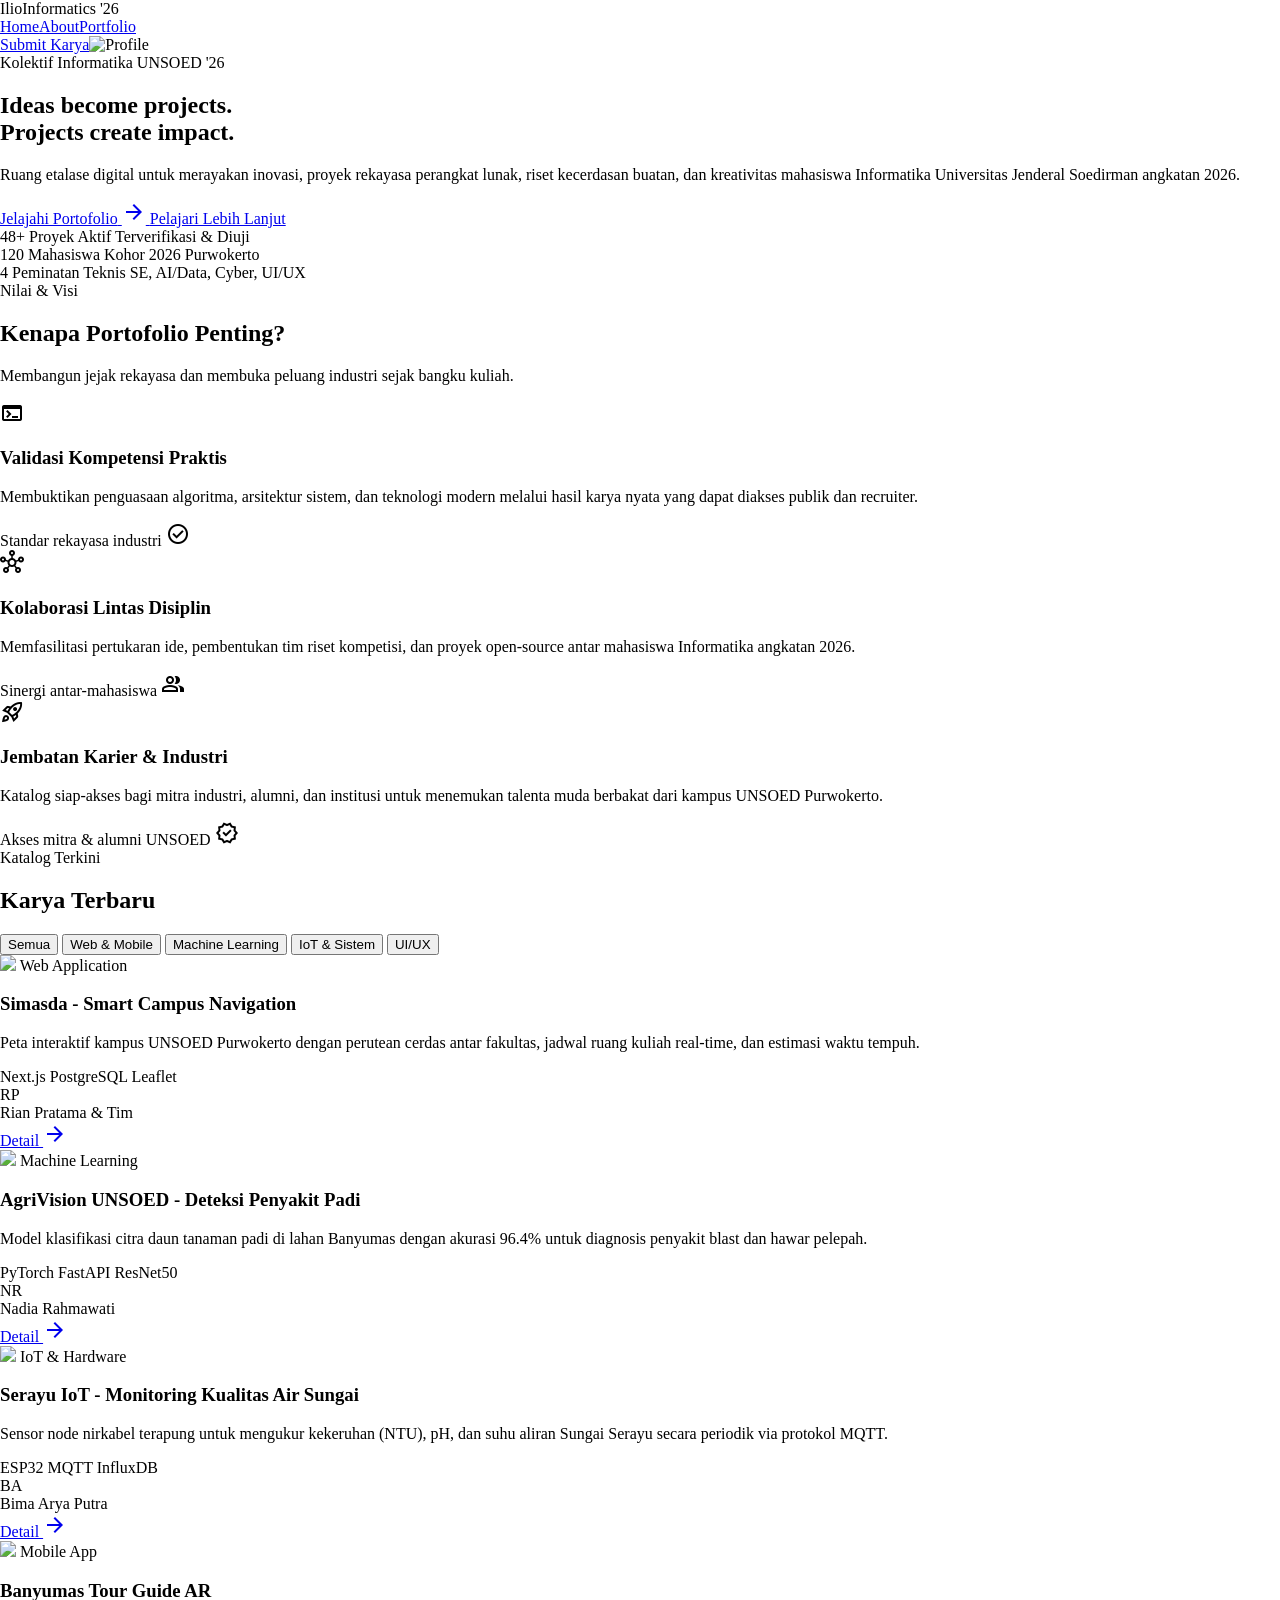
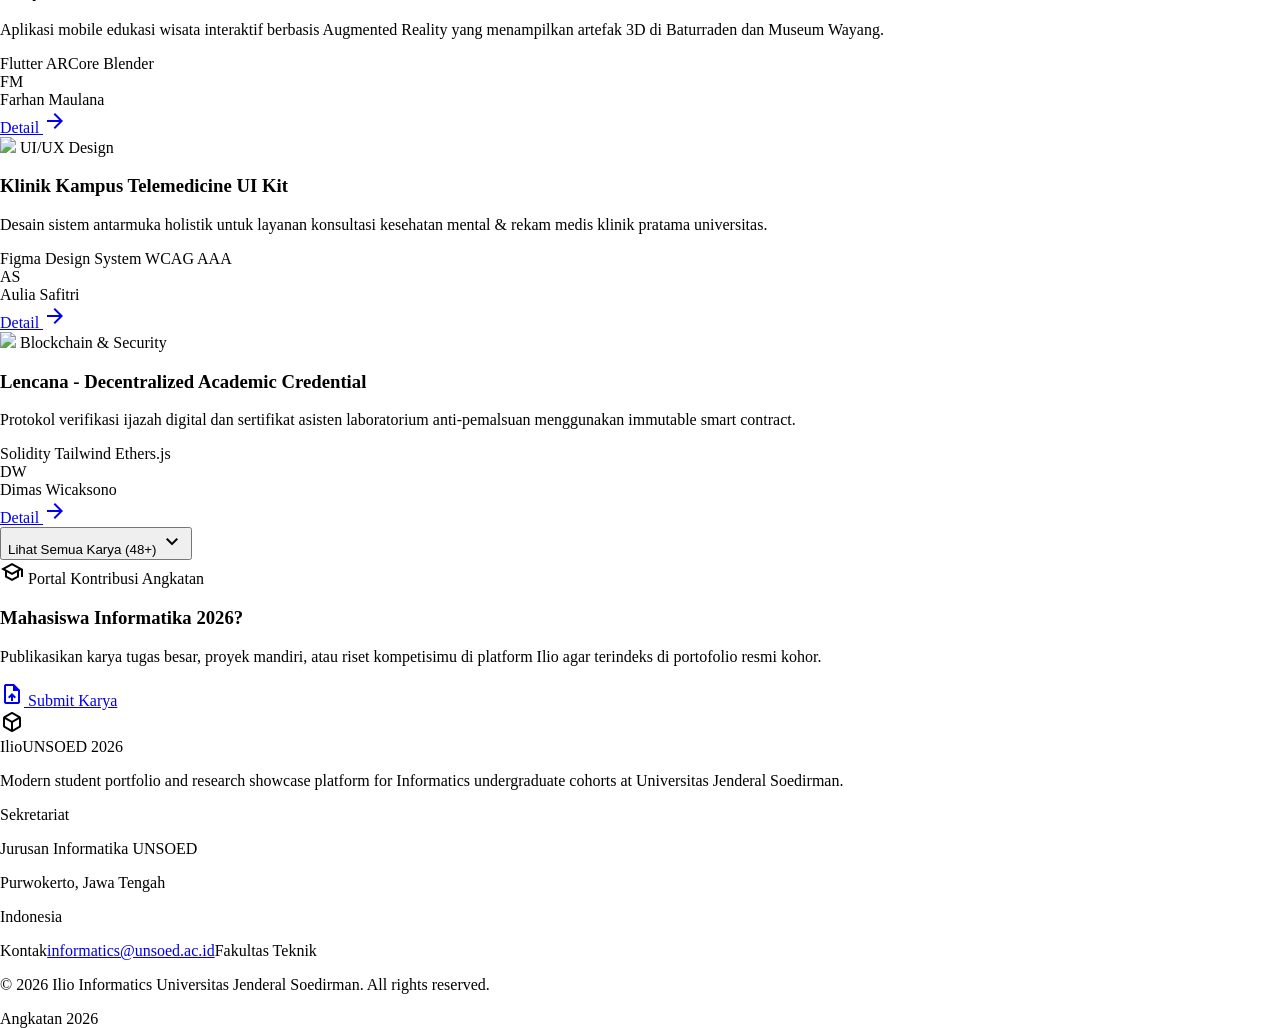
==== commit 03842026: "Merge pull request #3 from Fa-rain/Desain-UI/UX File yang dibuat mungkin akan dihapus ketika sudah m" ====
--- a/ilio_platform_portofolio_informatika_unsoed_26.html
+++ b/ilio_platform_portofolio_informatika_unsoed_26.html
@@ -1,727 +1,448 @@
 <!DOCTYPE html>
-<html lang="id">
-<head>
-  <meta charset="utf-8" />
-  <meta name="viewport" content="width=device-width, initial-scale=1.0" />
-  <title>Ilio - Platform Portofolio Informatika UNSOED '26</title>
 
-  <!-- Google Fonts: Material Symbols & Web Typography -->
-  <link rel="stylesheet" href="https://fonts.googleapis.com/css2?family=Material+Symbols+Outlined:opsz,wght,FILL,GRAD@20..48,100..700,0..1,-50..200" />
-  <link rel="stylesheet" href="https://fonts.googleapis.com/css2?family=Inter:wght@400;500;600;700&family=Plus+Jakarta+Sans:wght@600;700;800&display=swap" />
+<html lang="en"><head><meta charset="utf-8"/><meta content="width=device-width, initial-scale=1.0" name="viewport"/><meta content="web_standard" name="shell-type"/><link href="https://fonts.googleapis.com/css2?family=Material+Symbols+Outlined:opsz,wght,FILL,GRAD@20..48,100..700,0..1,-50..200" rel="stylesheet"/>
+<link href="https://fonts.googleapis.com/css2?family=Material+Symbols+Outlined:wght,FILL@100..700,0..1&amp;display=swap" rel="stylesheet"/><style>@layer base{html,body{margin:0;padding:0;}body{overscroll-behavior:none;}main>:first-child{margin-top:0!important;}main>:last-child{margin-bottom:0!important;}}::-webkit-scrollbar{display:none;}</style><script src="https://cdn.tailwindcss.com"></script><script id="tailwind-config">tailwind.config = { darkMode: "class", theme: { extend: { "colors": { "tertiary": "#904900", "secondary-fixed-dim": "#00dfc1", "primary-fixed-dim": "#c0c1ff", "on-secondary-fixed": "#00201a", "on-secondary-fixed-variant": "#005144", "inverse-surface": "#263143", "on-tertiary-fixed": "#301400", "on-error": "#ffffff", "secondary-container": "#26fedc", "surface-container-lowest": "#ffffff", "primary": "#4648d4", "surface-variant": "#d8e3fb", "tertiary-fixed-dim": "#ffb783", "inverse-primary": "#c0c1ff", "on-secondary-container": "#007261", "on-tertiary-container": "#fffbff", "on-secondary": "#ffffff", "primary-container": "#6063ee", "surface-container-highest": "#d8e3fb", "surface": "#f9f9ff", "surface-dim": "#cfdaf2", "on-error-container": "#93000a", "surface-bright": "#f9f9ff", "on-primary-fixed": "#07006c", "on-tertiary": "#ffffff", "primary-fixed": "#e1e0ff", "on-background": "#111c2d", "on-surface-variant": "#464554", "outline": "#767586", "inverse-on-surface": "#ecf1ff", "surface-container-low": "#f0f3ff", "tertiary-fixed": "#ffdcc5", "on-surface": "#111c2d", "outline-variant": "#c7c4d7", "on-primary": "#ffffff", "on-primary-container": "#fffbff", "tertiary-container": "#b55d00", "on-primary-fixed-variant": "#2f2ebe", "surface-container": "#e7eeff", "background": "#f9f9ff", "error": "#ba1a1a", "on-tertiary-fixed-variant": "#703700", "surface-tint": "#494bd6", "surface-container-high": "#dee8ff", "secondary-fixed": "#26fedc", "secondary": "#006b5b", "error-container": "#ffdad6" }, "borderRadius": { "DEFAULT": "0.25rem", "lg": "0.5rem", "xl": "0.75rem", "full": "9999px" }, "spacing": { "space-2xl": "3rem", "margin": "2rem", "space-xl": "2rem", "space-sm": "0.5rem", "margin-mobile": "1rem", "gutter-mobile": "1rem", "space-md": "1rem", "space-lg": "1.5rem", "space-xs": "0.25rem", "gutter": "1.5rem", "space-3xl": "4.5rem" }, "fontFamily": { "headline-md": [ "Plus Jakarta Sans" ], "body-sm": [ "Inter" ], "display-hero-mobile": [ "Plus Jakarta Sans" ], "code-sm": [ "Inter" ], "display-hero": [ "Plus Jakarta Sans" ], "body-lg": [ "Inter" ], "headline-sm": [ "Plus Jakarta Sans" ], "headline-lg": [ "Plus Jakarta Sans" ], "body-md": [ "Inter" ], "label-sm": [ "Inter" ], "headline-lg-mobile": [ "Plus Jakarta Sans" ], "label-md": [ "Inter" ] }, "fontSize": { "headline-md": [ "24px", { "lineHeight": "32px", "letterSpacing": "-0.015em", "fontWeight": "600" } ], "body-sm": [ "13px", { "lineHeight": "20px", "letterSpacing": "0em", "fontWeight": "400" } ], "display-hero-mobile": [ "32px", { "lineHeight": "40px", "letterSpacing": "-0.02em", "fontWeight": "700" } ], "code-sm": [ "13px", { "lineHeight": "18px", "letterSpacing": "0em", "fontWeight": "500" } ], "display-hero": [ "48px", { "lineHeight": "56px", "letterSpacing": "-0.025em", "fontWeight": "700" } ], "body-lg": [ "18px", { "lineHeight": "28px", "letterSpacing": "-0.005em", "fontWeight": "400" } ], "headline-sm": [ "20px", { "lineHeight": "28px", "letterSpacing": "-0.01em", "fontWeight": "600" } ], "headline-lg": [ "36px", { "lineHeight": "44px", "letterSpacing": "-0.02em", "fontWeight": "600" } ], "body-md": [ "15px", { "lineHeight": "24px", "letterSpacing": "0em", "fontWeight": "400" } ], "label-sm": [ "12px", { "lineHeight": "16px", "letterSpacing": "0.025em", "fontWeight": "600" } ], "headline-lg-mobile": [ "26px", { "lineHeight": "34px", "letterSpacing": "-0.015em", "fontWeight": "600" } ], "label-md": [ "14px", { "lineHeight": "20px", "letterSpacing": "0.01em", "fontWeight": "500" } ] } } } }</script></head><body class="bg-surface font-body-md text-on-surface antialiased"><header class="fixed top-0 left-0 right-0 z-50 bg-surface-container-lowest/90 backdrop-blur-md border-b border-outline-variant"><div class="max-w-7xl mx-auto px-margin flex items-center justify-between h-16"><div class="flex items-center gap-space-md"><span class="font-headline-md text-headline-md tracking-tight text-primary font-bold">Ilio</span><span class="hidden sm:inline-flex items-center px-space-sm py-space-xs rounded-full bg-primary-fixed text-on-primary-fixed font-label-sm text-label-sm font-semibold">Informatics '26</span></div><nav class="hidden md:flex items-center gap-space-xl" data-active-classes="text-primary font-semibold"><a aria-current="page" class="transition-colors text-primary font-semibold" data-path="home" href="#">Home</a><a class="font-label-md text-label-md text-on-surface-variant hover:text-on-surface transition-colors" data-path="about" href="#">About</a><a class="font-label-md text-label-md text-on-surface-variant hover:text-on-surface transition-colors" data-path="portfolio" href="#">Portfolio</a></nav><div class="flex items-center gap-space-md"><a class="inline-flex items-center justify-center h-10 px-space-lg rounded-lg border border-outline-variant bg-surface-container-lowest font-label-md text-label-md text-on-surface hover:bg-surface-container-low transition-all" data-path="submit-karya" href="#">Submit Karya</a><img alt="Profile" class="w-8 h-8 rounded-full object-cover ring-1 ring-outline-variant" src="https://lh3.googleusercontent.com/aida/[base64]"/></div></div></header><main class="w-full pt-16 bg-surface"><div class="flex flex-col w-full">
+<!-- Top Decorative Blur Gradient Backdrop (Contained) -->
+<div class="relative w-full overflow-hidden">
+<div class="absolute -top-32 left-1/2 -translate-x-1/2 w-[980px] h-[380px] bg-gradient-to-r from-primary/10 via-secondary-container/20 to-primary-container/10 blur-3xl pointer-events-none -z-10"></div>
+<!-- 1. HERO SECTION -->
+<section class="w-full max-w-7xl mx-auto px-margin py-space-3xl flex flex-col items-center text-center">
+<!-- Cohort Indicator Badge -->
+<div class="inline-flex items-center gap-space-sm px-4 py-1.5 rounded-full bg-surface-container border border-outline-variant shadow-sm mb-space-lg">
+<span class="relative flex h-2 w-2">
+<span class="animate-ping absolute inline-flex h-full w-full rounded-full bg-secondary-fixed-dim opacity-75"></span>
+<span class="relative inline-flex rounded-full h-2 w-2 bg-secondary"></span>
+</span>
+<span class="font-label-sm text-label-sm text-on-surface-variant font-semibold tracking-wide uppercase">
+          Kolektif Informatika UNSOED '26
+        </span>
+</div>
+<!-- Main Hero Headline -->
+<h1 class="font-display-hero text-display-hero md:text-[56px] md:leading-[64px] text-on-surface font-extrabold max-w-4xl tracking-tight mb-space-lg">
+        Ideas become projects.<br class="hidden sm:inline"/>
+<span class="text-primary">Projects create impact.</span>
+</h1>
+<!-- Indonesian Hero Subtitle -->
+<p class="font-body-lg text-body-lg text-on-surface-variant max-w-2xl leading-relaxed mb-space-xl">
+        Ruang etalase digital untuk merayakan inovasi, proyek rekayasa perangkat lunak, riset kecerdasan buatan, dan kreativitas mahasiswa Informatika Universitas Jenderal Soedirman angkatan 2026.
+      </p>
+<!-- Action Button Row -->
+<div class="flex flex-col sm:flex-row items-center gap-space-md mb-space-3xl w-full sm:w-auto">
+<a class="w-full sm:w-auto inline-flex items-center justify-center gap-space-sm h-12 px-6 rounded-lg bg-secondary-container text-on-secondary-fixed font-label-md text-label-md font-semibold shadow-sm hover:shadow-md hover:-translate-y-0.5 transition-all" href="#karya-terbaru">
+<span>Jelajahi Portofolio</span>
+<span class="material-symbols-outlined text-lg">arrow_forward</span>
+</a>
+<a class="w-full sm:w-auto inline-flex items-center justify-center h-12 px-6 rounded-lg bg-surface-container-lowest text-on-surface font-label-md text-label-md font-medium border border-outline-variant shadow-sm hover:bg-surface-container-low transition-colors" href="#kenapa-penting">
+          Pelajari Lebih Lanjut
+        </a>
+</div>
+<!-- Minimalist Metric Strip -->
+<div class="w-full max-w-4xl bg-surface-container-lowest rounded-xl border border-outline-variant shadow-sm p-space-lg grid grid-cols-1 sm:grid-cols-3 divide-y sm:divide-y-0 sm:divide-x divide-outline-variant">
+<div class="flex flex-col items-center py-space-sm sm:py-0 px-space-md">
+<span class="font-headline-lg text-headline-lg text-primary font-bold">48+</span>
+<span class="font-label-md text-label-md text-on-surface font-medium mt-1">Proyek Aktif</span>
+<span class="font-body-sm text-body-sm text-on-surface-variant">Terverifikasi &amp; Diuji</span>
+</div>
+<div class="flex flex-col items-center py-space-sm sm:py-0 px-space-md">
+<span class="font-headline-lg text-headline-lg text-on-surface font-bold">120</span>
+<span class="font-label-md text-label-md text-on-surface font-medium mt-1">Mahasiswa</span>
+<span class="font-body-sm text-body-sm text-on-surface-variant">Kohor 2026 Purwokerto</span>
+</div>
+<div class="flex flex-col items-center py-space-sm sm:py-0 px-space-md">
+<span class="font-headline-lg text-headline-lg text-primary font-bold">4</span>
+<span class="font-label-md text-label-md text-on-surface font-medium mt-1">Peminatan Teknis</span>
+<span class="font-body-sm text-body-sm text-on-surface-variant">SE, AI/Data, Cyber, UI/UX</span>
+</div>
+</div>
+</section>
+</div>
+<!-- 2. SECTION: KENAPA PORTOFOLIO PENTING -->
+<section class="w-full bg-surface-container-low border-y border-outline-variant py-space-3xl" id="kenapa-penting">
+<div class="max-w-7xl mx-auto px-margin">
+<!-- Section Header -->
+<div class="flex flex-col items-center text-center max-w-2xl mx-auto mb-space-2xl">
+<span class="px-3 py-1 rounded-full bg-primary-fixed text-on-primary-fixed font-label-sm text-label-sm font-semibold uppercase tracking-wider mb-space-xs">
+          Nilai &amp; Visi
+        </span>
+<h2 class="font-headline-lg text-headline-lg text-on-surface font-bold tracking-tight mb-space-xs">
+          Kenapa Portofolio Penting?
+        </h2>
+<p class="font-body-md text-body-md text-on-surface-variant">
+          Membangun jejak rekayasa dan membuka peluang industri sejak bangku kuliah.
+        </p>
+</div>
+<!-- 3 Benefit Cards -->
+<div class="grid grid-cols-1 md:grid-cols-3 gap-gutter">
+<!-- Benefit Card 1 -->
+<div class="bg-surface-container-lowest rounded-xl border border-outline-variant p-space-lg shadow-sm hover:shadow-md hover:border-primary/40 transition-all flex flex-col justify-between">
+<div>
+<div class="w-12 h-12 rounded-lg bg-primary-fixed flex items-center justify-center text-primary mb-space-lg">
+<span class="material-symbols-outlined text-2xl">terminal</span>
+</div>
+<h3 class="font-headline-sm text-headline-sm text-on-surface font-semibold mb-space-sm">
+              Validasi Kompetensi Praktis
+            </h3>
+<p class="font-body-md text-body-md text-on-surface-variant leading-relaxed">
+              Membuktikan penguasaan algoritma, arsitektur sistem, dan teknologi modern melalui hasil karya nyata yang dapat diakses publik dan recruiter.
+            </p>
+</div>
+<div class="pt-space-lg mt-space-md border-t border-outline-variant flex items-center gap-space-xs text-primary font-label-sm text-label-sm font-medium">
+<span>Standar rekayasa industri</span>
+<span class="material-symbols-outlined text-sm">check_circle</span>
+</div>
+</div>
+<!-- Benefit Card 2 -->
+<div class="bg-surface-container-lowest rounded-xl border border-outline-variant p-space-lg shadow-sm hover:shadow-md hover:border-secondary/40 transition-all flex flex-col justify-between">
+<div>
+<div class="w-12 h-12 rounded-lg bg-secondary-fixed flex items-center justify-center text-on-secondary-fixed mb-space-lg">
+<span class="material-symbols-outlined text-2xl">hub</span>
+</div>
+<h3 class="font-headline-sm text-headline-sm text-on-surface font-semibold mb-space-sm">
+              Kolaborasi Lintas Disiplin
+            </h3>
+<p class="font-body-md text-body-md text-on-surface-variant leading-relaxed">
+              Memfasilitasi pertukaran ide, pembentukan tim riset kompetisi, dan proyek open-source antar mahasiswa Informatika angkatan 2026.
+            </p>
+</div>
+<div class="pt-space-lg mt-space-md border-t border-outline-variant flex items-center gap-space-xs text-secondary font-label-sm text-label-sm font-medium">
+<span>Sinergi antar-mahasiswa</span>
+<span class="material-symbols-outlined text-sm">group</span>
+</div>
+</div>
+<!-- Benefit Card 3 -->
+<div class="bg-surface-container-lowest rounded-xl border border-outline-variant p-space-lg shadow-sm hover:shadow-md hover:border-primary/40 transition-all flex flex-col justify-between">
+<div>
+<div class="w-12 h-12 rounded-lg bg-surface-container-high flex items-center justify-center text-primary mb-space-lg">
+<span class="material-symbols-outlined text-2xl">rocket_launch</span>
+</div>
+<h3 class="font-headline-sm text-headline-sm text-on-surface font-semibold mb-space-sm">
+              Jembatan Karier &amp; Industri
+            </h3>
+<p class="font-body-md text-body-md text-on-surface-variant leading-relaxed">
+              Katalog siap-akses bagi mitra industri, alumni, dan institusi untuk menemukan talenta muda berbakat dari kampus UNSOED Purwokerto.
+            </p>
+</div>
+<div class="pt-space-lg mt-space-md border-t border-outline-variant flex items-center gap-space-xs text-primary font-label-sm text-label-sm font-medium">
+<span>Akses mitra &amp; alumni UNSOED</span>
+<span class="material-symbols-outlined text-sm">verified</span>
+</div>
+</div>
+</div>
+</div>
+</section>
+<!-- 3. SECTION: KARYA TERBARU (RECENT PROJECTS) -->
+<section class="w-full max-w-7xl mx-auto px-margin py-space-3xl" id="karya-terbaru">
+<!-- Section Title & Filter Tabs -->
+<div class="flex flex-col md:flex-row md:items-end justify-between gap-space-lg mb-space-2xl">
+<div>
+<div class="inline-flex items-center gap-2 text-primary font-label-sm text-label-sm font-semibold uppercase tracking-wider mb-space-xs">
+<span class="w-2 h-2 rounded-full bg-primary"></span>
+          Katalog Terkini
+        </div>
+<h2 class="font-headline-lg text-headline-lg text-on-surface font-bold tracking-tight">
+          Karya Terbaru
+        </h2>
+</div>
+<!-- Filter Tabs with Micro-interaction script -->
+<div class="flex flex-wrap gap-2" id="filter-container">
+<button class="filter-btn active-tab px-4 py-2 rounded-lg font-label-md text-label-md font-medium transition-all bg-primary text-on-primary shadow-sm" data-filter="all">
+          Semua
+        </button>
+<button class="filter-btn px-4 py-2 rounded-lg font-label-md text-label-md font-medium transition-all bg-surface-container-lowest text-on-surface-variant border border-outline-variant hover:bg-surface-container-low hover:text-on-surface" data-filter="web-mobile">
+          Web &amp; Mobile
+        </button>
+<button class="filter-btn px-4 py-2 rounded-lg font-label-md text-label-md font-medium transition-all bg-surface-container-lowest text-on-surface-variant border border-outline-variant hover:bg-surface-container-low hover:text-on-surface" data-filter="ml">
+          Machine Learning
+        </button>
+<button class="filter-btn px-4 py-2 rounded-lg font-label-md text-label-md font-medium transition-all bg-surface-container-lowest text-on-surface-variant border border-outline-variant hover:bg-surface-container-low hover:text-on-surface" data-filter="iot">
+          IoT &amp; Sistem
+        </button>
+<button class="filter-btn px-4 py-2 rounded-lg font-label-md text-label-md font-medium transition-all bg-surface-container-lowest text-on-surface-variant border border-outline-variant hover:bg-surface-container-low hover:text-on-surface" data-filter="uiux">
+          UI/UX
+        </button>
+</div>
+</div>
+<!-- 6 Projects Responsive Grid -->
+<div class="grid grid-cols-1 md:grid-cols-2 lg:grid-cols-3 gap-gutter mb-space-2xl" id="projects-grid">
+<!-- Project Card 1: Simasda -->
+<div class="project-card group bg-surface-container-lowest rounded-xl border border-outline-variant p-space-md shadow-sm hover:shadow-md hover:border-primary/50 hover:-translate-y-1 transition-all flex flex-col justify-between" data-category="web-mobile">
+<div>
+<!-- Thumbnail slot -->
+<div class="relative w-full aspect-video rounded-lg overflow-hidden bg-surface-container-high mb-space-md">
+<img class="w-full h-full object-cover group-hover:scale-105 transition-transform duration-300" data-alt="Modern web interface dashboard for smart university campus navigation showing interactive building map, lecture hall routes, and teal highlight nodes in clean minimalist slate layout" src="https://lh3.googleusercontent.com/aida-public/[base64]"/>
+<span class="absolute top-3 left-3 px-2.5 py-1 rounded-full bg-surface-container-lowest/90 backdrop-blur-sm text-primary font-label-sm text-label-sm font-semibold border border-outline-variant">
+              Web Application
+            </span>
+</div>
+<!-- Project Meta -->
+<h3 class="font-headline-sm text-headline-sm text-on-surface font-semibold group-hover:text-primary transition-colors line-clamp-1">
+            Simasda - Smart Campus Navigation
+          </h3>
+<p class="font-body-sm text-body-sm text-on-surface-variant mt-space-xs line-clamp-2">
+            Peta interaktif kampus UNSOED Purwokerto dengan perutean cerdas antar fakultas, jadwal ruang kuliah real-time, dan estimasi waktu tempuh.
+          </p>
+<!-- Tech stack chips -->
+<div class="flex flex-wrap gap-1.5 mt-space-md">
+<span class="px-2.5 py-0.5 rounded-full bg-surface-container text-on-surface-variant font-label-sm text-label-sm">Next.js</span>
+<span class="px-2.5 py-0.5 rounded-full bg-surface-container text-on-surface-variant font-label-sm text-label-sm">PostgreSQL</span>
+<span class="px-2.5 py-0.5 rounded-full bg-surface-container text-on-surface-variant font-label-sm text-label-sm">Leaflet</span>
+</div>
+</div>
+<!-- Author Strip & Link -->
+<div class="pt-space-md mt-space-md border-t border-outline-variant flex items-center justify-between">
+<div class="flex items-center gap-space-xs">
+<div class="w-7 h-7 rounded-full bg-primary-fixed text-on-primary-fixed flex items-center justify-center font-label-sm text-label-sm font-bold">
+              RP
+            </div>
+<span class="font-body-sm text-body-sm text-on-surface font-medium truncate max-w-[130px]">
+              Rian Pratama &amp; Tim
+            </span>
+</div>
+<a class="inline-flex items-center gap-1 font-label-sm text-label-sm font-semibold text-primary hover:underline" href="#">
+            Detail <span class="material-symbols-outlined text-sm">arrow_forward</span>
+</a>
+</div>
+</div>
+<!-- Project Card 2: AgriVision UNSOED -->
+<div class="project-card group bg-surface-container-lowest rounded-xl border border-outline-variant p-space-md shadow-sm hover:shadow-md hover:border-primary/50 hover:-translate-y-1 transition-all flex flex-col justify-between" data-category="ml">
+<div>
+<div class="relative w-full aspect-video rounded-lg overflow-hidden bg-surface-container-high mb-space-md">
+<img class="w-full h-full object-cover group-hover:scale-105 transition-transform duration-300" data-alt="Machine learning computer vision model interface detecting rice leaf blast disease with confidence scores, bounding boxes, and agricultural telemetry metrics" src="https://lh3.googleusercontent.com/aida-public/[base64]"/>
+<span class="absolute top-3 left-3 px-2.5 py-1 rounded-full bg-surface-container-lowest/90 backdrop-blur-sm text-secondary font-label-sm text-label-sm font-semibold border border-outline-variant">
+              Machine Learning
+            </span>
+</div>
+<h3 class="font-headline-sm text-headline-sm text-on-surface font-semibold group-hover:text-primary transition-colors line-clamp-1">
+            AgriVision UNSOED - Deteksi Penyakit Padi
+          </h3>
+<p class="font-body-sm text-body-sm text-on-surface-variant mt-space-xs line-clamp-2">
+            Model klasifikasi citra daun tanaman padi di lahan Banyumas dengan akurasi 96.4% untuk diagnosis penyakit blast dan hawar pelepah.
+          </p>
+<div class="flex flex-wrap gap-1.5 mt-space-md">
+<span class="px-2.5 py-0.5 rounded-full bg-surface-container text-on-surface-variant font-label-sm text-label-sm">PyTorch</span>
+<span class="px-2.5 py-0.5 rounded-full bg-surface-container text-on-surface-variant font-label-sm text-label-sm">FastAPI</span>
+<span class="px-2.5 py-0.5 rounded-full bg-surface-container text-on-surface-variant font-label-sm text-label-sm">ResNet50</span>
+</div>
+</div>
+<div class="pt-space-md mt-space-md border-t border-outline-variant flex items-center justify-between">
+<div class="flex items-center gap-space-xs">
+<div class="w-7 h-7 rounded-full bg-secondary-fixed text-on-secondary-fixed flex items-center justify-center font-label-sm text-label-sm font-bold">
+              NR
+            </div>
+<span class="font-body-sm text-body-sm text-on-surface font-medium truncate max-w-[130px]">
+              Nadia Rahmawati
+            </span>
+</div>
+<a class="inline-flex items-center gap-1 font-label-sm text-label-sm font-semibold text-primary hover:underline" href="#">
+            Detail <span class="material-symbols-outlined text-sm">arrow_forward</span>
+</a>
+</div>
+</div>
+<!-- Project Card 3: Serayu IoT -->
+<div class="project-card group bg-surface-container-lowest rounded-xl border border-outline-variant p-space-md shadow-sm hover:shadow-md hover:border-primary/50 hover:-translate-y-1 transition-all flex flex-col justify-between" data-category="iot">
+<div>
+<div class="relative w-full aspect-video rounded-lg overflow-hidden bg-surface-container-high mb-space-md">
+<img class="w-full h-full object-cover group-hover:scale-105 transition-transform duration-300" data-alt="Internet of Things hardware prototype with microcontrollers, turbidity sensors, and water quality telemetry gauges monitoring Serayu river data streams" src="https://lh3.googleusercontent.com/aida-public/[base64]"/>
+<span class="absolute top-3 left-3 px-2.5 py-1 rounded-full bg-surface-container-lowest/90 backdrop-blur-sm text-primary font-label-sm text-label-sm font-semibold border border-outline-variant">
+              IoT &amp; Hardware
+            </span>
+</div>
+<h3 class="font-headline-sm text-headline-sm text-on-surface font-semibold group-hover:text-primary transition-colors line-clamp-1">
+            Serayu IoT - Monitoring Kualitas Air Sungai
+          </h3>
+<p class="font-body-sm text-body-sm text-on-surface-variant mt-space-xs line-clamp-2">
+            Sensor node nirkabel terapung untuk mengukur kekeruhan (NTU), pH, dan suhu aliran Sungai Serayu secara periodik via protokol MQTT.
+          </p>
+<div class="flex flex-wrap gap-1.5 mt-space-md">
+<span class="px-2.5 py-0.5 rounded-full bg-surface-container text-on-surface-variant font-label-sm text-label-sm">ESP32</span>
+<span class="px-2.5 py-0.5 rounded-full bg-surface-container text-on-surface-variant font-label-sm text-label-sm">MQTT</span>
+<span class="px-2.5 py-0.5 rounded-full bg-surface-container text-on-surface-variant font-label-sm text-label-sm">InfluxDB</span>
+</div>
+</div>
+<div class="pt-space-md mt-space-md border-t border-outline-variant flex items-center justify-between">
+<div class="flex items-center gap-space-xs">
+<div class="w-7 h-7 rounded-full bg-primary-fixed-dim text-on-primary-fixed flex items-center justify-center font-label-sm text-label-sm font-bold">
+              BA
+            </div>
+<span class="font-body-sm text-body-sm text-on-surface font-medium truncate max-w-[130px]">
+              Bima Arya Putra
+            </span>
+</div>
+<a class="inline-flex items-center gap-1 font-label-sm text-label-sm font-semibold text-primary hover:underline" href="#">
+            Detail <span class="material-symbols-outlined text-sm">arrow_forward</span>
+</a>
+</div>
+</div>
+<!-- Project Card 4: Banyumas Tour Guide AR -->
+<div class="project-card group bg-surface-container-lowest rounded-xl border border-outline-variant p-space-md shadow-sm hover:shadow-md hover:border-primary/50 hover:-translate-y-1 transition-all flex flex-col justify-between" data-category="web-mobile">
+<div>
+<div class="relative w-full aspect-video rounded-lg overflow-hidden bg-surface-container-high mb-space-md">
+<img class="w-full h-full object-cover group-hover:scale-105 transition-transform duration-300" data-alt="Augmented reality smartphone application camera viewport displaying 3D historic landmarks, local culture facts, and waypoint navigation overlay in Banyumas" src="https://lh3.googleusercontent.com/aida-public/[base64]"/>
+<span class="absolute top-3 left-3 px-2.5 py-1 rounded-full bg-surface-container-lowest/90 backdrop-blur-sm text-primary font-label-sm text-label-sm font-semibold border border-outline-variant">
+              Mobile App
+            </span>
+</div>
+<h3 class="font-headline-sm text-headline-sm text-on-surface font-semibold group-hover:text-primary transition-colors line-clamp-1">
+            Banyumas Tour Guide AR
+          </h3>
+<p class="font-body-sm text-body-sm text-on-surface-variant mt-space-xs line-clamp-2">
+            Aplikasi mobile edukasi wisata interaktif berbasis Augmented Reality yang menampilkan artefak 3D di Baturraden dan Museum Wayang.
+          </p>
+<div class="flex flex-wrap gap-1.5 mt-space-md">
+<span class="px-2.5 py-0.5 rounded-full bg-surface-container text-on-surface-variant font-label-sm text-label-sm">Flutter</span>
+<span class="px-2.5 py-0.5 rounded-full bg-surface-container text-on-surface-variant font-label-sm text-label-sm">ARCore</span>
+<span class="px-2.5 py-0.5 rounded-full bg-surface-container text-on-surface-variant font-label-sm text-label-sm">Blender</span>
+</div>
+</div>
+<div class="pt-space-md mt-space-md border-t border-outline-variant flex items-center justify-between">
+<div class="flex items-center gap-space-xs">
+<div class="w-7 h-7 rounded-full bg-surface-container-high text-on-surface-variant flex items-center justify-center font-label-sm text-label-sm font-bold">
+              FM
+            </div>
+<span class="font-body-sm text-body-sm text-on-surface font-medium truncate max-w-[130px]">
+              Farhan Maulana
+            </span>
+</div>
+<a class="inline-flex items-center gap-1 font-label-sm text-label-sm font-semibold text-primary hover:underline" href="#">
+            Detail <span class="material-symbols-outlined text-sm">arrow_forward</span>
+</a>
+</div>
+</div>
+<!-- Project Card 5: Klinik Kampus Telemedicine UI Kit -->
+<div class="project-card group bg-surface-container-lowest rounded-xl border border-outline-variant p-space-md shadow-sm hover:shadow-md hover:border-primary/50 hover:-translate-y-1 transition-all flex flex-col justify-between" data-category="uiux">
+<div>
+<div class="relative w-full aspect-video rounded-lg overflow-hidden bg-surface-container-high mb-space-md">
+<img class="w-full h-full object-cover group-hover:scale-105 transition-transform duration-300" data-alt="Clean Figma UI UX telemedicine design system showpiece featuring doctor appointment calendars, consultation cards, design tokens, and components palette" src="https://lh3.googleusercontent.com/aida-public/[base64]"/>
+<span class="absolute top-3 left-3 px-2.5 py-1 rounded-full bg-surface-container-lowest/90 backdrop-blur-sm text-secondary font-label-sm text-label-sm font-semibold border border-outline-variant">
+              UI/UX Design
+            </span>
+</div>
+<h3 class="font-headline-sm text-headline-sm text-on-surface font-semibold group-hover:text-primary transition-colors line-clamp-1">
+            Klinik Kampus Telemedicine UI Kit
+          </h3>
+<p class="font-body-sm text-body-sm text-on-surface-variant mt-space-xs line-clamp-2">
+            Desain sistem antarmuka holistik untuk layanan konsultasi kesehatan mental &amp; rekam medis klinik pratama universitas.
+          </p>
+<div class="flex flex-wrap gap-1.5 mt-space-md">
+<span class="px-2.5 py-0.5 rounded-full bg-surface-container text-on-surface-variant font-label-sm text-label-sm">Figma</span>
+<span class="px-2.5 py-0.5 rounded-full bg-surface-container text-on-surface-variant font-label-sm text-label-sm">Design System</span>
+<span class="px-2.5 py-0.5 rounded-full bg-surface-container text-on-surface-variant font-label-sm text-label-sm">WCAG AAA</span>
+</div>
+</div>
+<div class="pt-space-md mt-space-md border-t border-outline-variant flex items-center justify-between">
+<div class="flex items-center gap-space-xs">
+<div class="w-7 h-7 rounded-full bg-secondary-fixed text-on-secondary-fixed flex items-center justify-center font-label-sm text-label-sm font-bold">
+              AS
+            </div>
+<span class="font-body-sm text-body-sm text-on-surface font-medium truncate max-w-[130px]">
+              Aulia Safitri
+            </span>
+</div>
+<a class="inline-flex items-center gap-1 font-label-sm text-label-sm font-semibold text-primary hover:underline" href="#">
+            Detail <span class="material-symbols-outlined text-sm">arrow_forward</span>
+</a>
+</div>
+</div>
+<!-- Project Card 6: Lencana -->
+<div class="project-card group bg-surface-container-lowest rounded-xl border border-outline-variant p-space-md shadow-sm hover:shadow-md hover:border-primary/50 hover:-translate-y-1 transition-all flex flex-col justify-between" data-category="iot">
+<div>
+<div class="relative w-full aspect-video rounded-lg overflow-hidden bg-surface-container-high mb-space-md">
+<img class="w-full h-full object-cover group-hover:scale-105 transition-transform duration-300" data-alt="Cryptographic decentralized smart contract dashboard showcasing academic diploma verification hash blocks, cryptographic keys, and verifiable credentials" src="https://lh3.googleusercontent.com/aida-public/[base64]"/>
+<span class="absolute top-3 left-3 px-2.5 py-1 rounded-full bg-surface-container-lowest/90 backdrop-blur-sm text-primary font-label-sm text-label-sm font-semibold border border-outline-variant">
+              Blockchain &amp; Security
+            </span>
+</div>
+<h3 class="font-headline-sm text-headline-sm text-on-surface font-semibold group-hover:text-primary transition-colors line-clamp-1">
+            Lencana - Decentralized Academic Credential
+          </h3>
+<p class="font-body-sm text-body-sm text-on-surface-variant mt-space-xs line-clamp-2">
+            Protokol verifikasi ijazah digital dan sertifikat asisten laboratorium anti-pemalsuan menggunakan immutable smart contract.
+          </p>
+<div class="flex flex-wrap gap-1.5 mt-space-md">
+<span class="px-2.5 py-0.5 rounded-full bg-surface-container text-on-surface-variant font-label-sm text-label-sm">Solidity</span>
+<span class="px-2.5 py-0.5 rounded-full bg-surface-container text-on-surface-variant font-label-sm text-label-sm">Tailwind</span>
+<span class="px-2.5 py-0.5 rounded-full bg-surface-container text-on-surface-variant font-label-sm text-label-sm">Ethers.js</span>
+</div>
+</div>
+<div class="pt-space-md mt-space-md border-t border-outline-variant flex items-center justify-between">
+<div class="flex items-center gap-space-xs">
+<div class="w-7 h-7 rounded-full bg-primary-fixed text-on-primary-fixed flex items-center justify-center font-label-sm text-label-sm font-bold">
+              DW
+            </div>
+<span class="font-body-sm text-body-sm text-on-surface font-medium truncate max-w-[130px]">
+              Dimas Wicaksono
+            </span>
+</div>
+<a class="inline-flex items-center gap-1 font-label-sm text-label-sm font-semibold text-primary hover:underline" href="#">
+            Detail <span class="material-symbols-outlined text-sm">arrow_forward</span>
+</a>
+</div>
+</div>
+</div>
+<!-- Bottom Catalog CTA -->
+<div class="flex justify-center">
+<button class="inline-flex items-center gap-space-sm h-11 px-6 rounded-lg bg-surface-container-lowest text-on-surface font-label-md text-label-md font-medium border border-outline-variant shadow-sm hover:bg-surface-container-low hover:border-outline transition-all">
+<span>Lihat Semua Karya (48+)</span>
+<span class="material-symbols-outlined text-base">expand_more</span>
+</button>
+</div>
+</section>
+<!-- 4. CALLOUT / BANNER -->
+<section class="w-full max-w-7xl mx-auto px-margin pb-space-3xl">
+<div class="relative overflow-hidden rounded-2xl bg-gradient-to-r from-surface-container-high via-surface-container to-surface-container-high border border-outline-variant p-space-xl sm:p-space-2xl shadow-sm">
+<div class="relative z-10 flex flex-col md:flex-row items-start md:items-center justify-between gap-space-lg">
+<div class="max-w-2xl">
+<div class="inline-flex items-center gap-2 text-primary font-label-sm text-label-sm font-semibold uppercase tracking-wider mb-space-xs">
+<span class="material-symbols-outlined text-base">school</span>
+            Portal Kontribusi Angkatan
+          </div>
+<h3 class="font-headline-lg text-headline-lg text-on-surface font-bold tracking-tight">
+            Mahasiswa Informatika 2026?
+          </h3>
+<p class="font-body-md text-body-md text-on-surface-variant mt-space-xs">
+            Publikasikan karya tugas besar, proyek mandiri, atau riset kompetisimu di platform Ilio agar terindeks di portofolio resmi kohor.
+          </p>
+</div>
+<div class="flex items-center gap-space-md shrink-0">
+<a class="inline-flex items-center justify-center gap-space-sm h-12 px-6 rounded-lg bg-secondary-container text-on-secondary-fixed font-label-md text-label-md font-semibold shadow-sm hover:shadow-md hover:-translate-y-0.5 transition-all" data-path="submit-karya" href="#">
+<span class="material-symbols-outlined text-lg">upload_file</span>
+<span>Submit Karya</span>
+</a>
+</div>
+</div>
+<!-- Subtle Decorative geometry watermark -->
+<div class="absolute -right-10 -bottom-10 opacity-5 pointer-events-none text-primary">
+<span class="material-symbols-outlined text-[180px]">deployed_code</span>
+</div>
+</div>
+</section>
+<!-- Micro-interaction Script for Filter Buttons -->
+<script>
+    (function() {
+      const filterBtns = document.querySelectorAll('.filter-btn');
+      const cards = document.querySelectorAll('.project-card');
 
-  
-  <link rel="stylesheet" href="style.css" />
-</head>
+      filterBtns.forEach(btn => {
+        btn.addEventListener('click', () => {
+          // Reset styles
+          filterBtns.forEach(b => {
+            b.className = 'filter-btn px-4 py-2 rounded-lg font-label-md text-label-md font-medium transition-all bg-surface-container-lowest text-on-surface-variant border border-outline-variant hover:bg-surface-container-low hover:text-on-surface';
+          });
+          // Set active state
+          btn.className = 'filter-btn active-tab px-4 py-2 rounded-lg font-label-md text-label-md font-medium transition-all bg-primary text-on-primary shadow-sm';
 
-<body>
-  <!-- ========================================================
-       TOP NAVIGATION BAR
-       ======================================================== -->
-  <header class="site-header">
-    <div class="container header-container">
-      
-      <!-- Brand Logo & Cohort Tag -->
-      <div class="brand-wrapper">
-        <a href="#" class="brand-logo">Ilio</a>
-        <span class="cohort-tag">
-          Informatics '26
-        </span>
-      </div>
+          const target = btn.getAttribute('data-filter');
 
-      <!-- Navigation Links -->
-      <nav class="nav-links">
-        <a class="nav-link active" data-path="home" href="#" aria-current="page">Home</a>
-        <a class="nav-link" data-path="about" href="#kenapa-penting">About</a>
-        <a class="nav-link" id="nav-semua-karya" data-path="portfolio" href="#karya-terbaru" title="Lihat semua karya portofolio">
-          Lihat Semua Karya (<span class="nav-karya-count">6</span>)
-        </a>
-      </nav>
-
-      <!-- Right Action Items (Submit Button & Profile Picture) -->
-      <div class="header-actions">
-        <!-- 'Submit Karya' Button in Navbar with #6366f1 -->
-        <a 
-          href="javascript:void(0)" 
-          class="open-submit-modal btn-submit-nav" 
-          data-path="submit-karya"
-          title="Submit Karya Baru"
-        >
-          Submit Karya
-        </a>
-
-        <!-- Profile Photo from 'logo pp.jpg' -->
-        <img 
-          alt="Profile" 
-          class="profile-avatar" 
-          src="logo pp.jpg" 
-        />
-      </div>
-
-    </div>
-  </header>
-
-  <!-- ========================================================
-       MAIN PAGE CONTENT
-       ======================================================== -->
-  <main style="padding-top: 64px;">
-    
-    <!-- Top Decorative Blur Gradient Backdrop -->
-    <div class="hero-wrapper">
-      <div class="hero-glow-blur"></div>
-
-      <!-- 1. HERO SECTION -->
-      <section class="container hero-content">
-        
-        <!-- Cohort Indicator Badge -->
-        <div class="cohort-badge">
-          <span class="ping-indicator">
-            <span class="ping-circle-animate"></span>
-            <span class="ping-circle-solid"></span>
-          </span>
-          <span class="badge-text">
-            Kolektif Informatika UNSOED '26
-          </span>
-        </div>
-
-        <!-- Main Hero Headline -->
-        <h1 class="hero-title">
-          Ideas become projects.<br />
-          <span class="text-primary">Projects create impact.</span>
-        </h1>
-
-        <!-- Hero Subtitle -->
-        <p class="hero-subtitle">
-          Ruang etalase digital untuk merayakan inovasi, proyek rekayasa perangkat lunak, riset kecerdasan buatan, dan kreativitas mahasiswa Informatika Universitas Jenderal Soedirman angkatan 2026.
-        </p>
-
-        <!-- Action Button Row -->
-        <div class="hero-actions">
-          <a class="btn-primary-action" href="#karya-terbaru">
-            <span>Jelajahi Portofolio</span>
-            <span class="material-symbols-outlined" style="font-size: 18px;">arrow_forward</span>
-          </a>
-          <a class="btn-secondary-action" href="#kenapa-penting">
-            Pelajari Lebih Lanjut
-          </a>
-        </div>
-
-        <!-- Minimalist Metric Strip (Validated Count of Works) -->
-        <div class="metric-strip">
-          <div class="metric-item">
-            <span id="metric-karya-count" class="metric-value text-primary">6</span>
-            <span class="metric-title">Proyek Aktif</span>
-            <span class="metric-desc">Tervalidasi &amp; Terverifikasi</span>
-          </div>
-          <div class="metric-item">
-            <span class="metric-value">120</span>
-            <span class="metric-title">Mahasiswa</span>
-            <span class="metric-desc">Kohor 2026 Purwokerto</span>
-          </div>
-          <div class="metric-item">
-            <span class="metric-value text-primary">4</span>
-            <span class="metric-title">Peminatan Teknis</span>
-            <span class="metric-desc">SE, AI/Data, Cyber, UI/UX</span>
-          </div>
-        </div>
-
-      </section>
-    </div>
-
-    
-    <section class="section-why" id="kenapa-penting">
-      <div class="container">
-        
-        <!-- Section Header -->
-        <div class="section-header-center">
-          <span class="pill-badge">
-            Nilai &amp; Visi
-          </span>
-          <h2 class="section-title">
-            Kenapa Portofolio Penting?
-          </h2>
-          <p class="section-desc">
-            Membangun jejak rekayasa dan membuka peluang industri sejak bangku kuliah.
-          </p>
-        </div>
-
-        <!-- 3 Benefit Cards -->
-        <div class="benefit-grid">
-          
-          <!-- Benefit Card 1 -->
-          <div class="benefit-card">
-            <div>
-              <div class="benefit-icon-wrapper bg-primary-light">
-                <span class="material-symbols-outlined" style="font-size: 24px;">terminal</span>
-              </div>
-              <h3 class="benefit-title">
-                Validasi Kompetensi Praktis
-              </h3>
-              <p class="benefit-desc">
-                Membuktikan penguasaan algoritma, arsitektur sistem, dan teknologi modern melalui hasil karya nyata yang dapat diakses publik dan recruiter.
-              </p>
-            </div>
-            <div class="benefit-footer text-primary">
-              <span>Standar rekayasa industri</span>
-              <span class="material-symbols-outlined" style="font-size: 16px;">check_circle</span>
-            </div>
-          </div>
-
-          <!-- Benefit Card 2 -->
-          <div class="benefit-card">
-            <div>
-              <div class="benefit-icon-wrapper bg-secondary-light">
-                <span class="material-symbols-outlined" style="font-size: 24px;">hub</span>
-              </div>
-              <h3 class="benefit-title">
-                Kolaborasi Lintas Disiplin
-              </h3>
-              <p class="benefit-desc">
-                Memfasilitasi pertukaran ide, pembentukan tim riset kompetisi, dan proyek open-source antar mahasiswa Informatika angkatan 2026.
-              </p>
-            </div>
-            <div class="benefit-footer text-secondary">
-              <span>Sinergi antar-mahasiswa</span>
-              <span class="material-symbols-outlined" style="font-size: 16px;">group</span>
-            </div>
-          </div>
-
-          <!-- Benefit Card 3 -->
-          <div class="benefit-card">
-            <div>
-              <div class="benefit-icon-wrapper bg-high-light">
-                <span class="material-symbols-outlined" style="font-size: 24px;">rocket_launch</span>
-              </div>
-              <h3 class="benefit-title">
-                Jembatan Karier &amp; Industri
-              </h3>
-              <p class="benefit-desc">
-                Katalog siap-akses bagi mitra industri, alumni, dan institusi untuk menemukan talenta muda berbakat dari kampus UNSOED Purwokerto.
-              </p>
-            </div>
-            <div class="benefit-footer text-primary">
-              <span>Akses mitra &amp; alumni UNSOED</span>
-              <span class="material-symbols-outlined" style="font-size: 16px;">verified</span>
-            </div>
-          </div>
-
-        </div>
-
-      </div>
-    </section>
-
-    <!-- 3. SECTION: KARYA TERBARU (RECENT PROJECTS) -->
-    <section class="container section-catalog" id="karya-terbaru">
-      
-      <!-- Section Title & Filter Tabs -->
-      <div class="catalog-header">
-        <div>
-          <div class="section-label">
-            <span class="section-label-dot"></span>
-            Katalog Terkini
-          </div>
-          <h2 class="section-title">
-            Karya Terbaru
-          </h2>
-        </div>
-
-        <!-- Filter Tabs -->
-        <div class="filter-group" id="filter-container">
-          <button class="filter-btn active-tab" data-filter="all">
-            Semua
-          </button>
-          <button class="filter-btn" data-filter="web-mobile">
-            Web &amp; Mobile
-          </button>
-          <button class="filter-btn" data-filter="ml">
-            Machine Learning
-          </button>
-          <button class="filter-btn" data-filter="iot">
-            IoT &amp; Sistem
-          </button>
-          <button class="filter-btn" data-filter="uiux">
-            UI/UX
-          </button>
-        </div>
-      </div>
-
-      <!-- Projects Responsive Grid -->
-      <div class="projects-grid" id="projects-grid">
-        
-        <!-- Project Card 1: Simasda -->
-        <div class="project-card" data-category="web-mobile">
-          <div>
-            <div class="project-thumbnail-wrapper">
-              <img class="project-thumbnail" data-alt="Modern web interface dashboard for smart university campus navigation" src="https://lh3.googleusercontent.com/aida-public/[base64]" />
-              <span class="project-badge-category cat-primary">
-                Web Application
-              </span>
-            </div>
-            <h3 class="project-title">
-              Simasda - Smart Campus Navigation
-            </h3>
-            <p class="project-desc">
-              Peta interaktif kampus UNSOED Purwokerto dengan perutean cerdas antar fakultas, jadwal ruang kuliah real-time, dan estimasi waktu tempuh.
-            </p>
-            <div class="tech-stack-row">
-              <span class="tech-chip">Next.js</span>
-              <span class="tech-chip">PostgreSQL</span>
-              <span class="tech-chip">Leaflet</span>
-            </div>
-          </div>
-          <div class="project-author-strip">
-            <div class="author-info">
-              <div class="author-avatar bg-primary-avatar">
-                RP
-              </div>
-              <span class="author-name">
-                Rian Pratama &amp; Tim
-              </span>
-            </div>
-            <a class="link-detail" href="#">
-              Detail <span class="material-symbols-outlined" style="font-size: 14px;">arrow_forward</span>
-            </a>
-          </div>
-        </div>
-
-        <!-- Project Card 2: AgriVision UNSOED -->
-        <div class="project-card" data-category="ml">
-          <div>
-            <div class="project-thumbnail-wrapper">
-              <img class="project-thumbnail" data-alt="Machine learning computer vision model interface detecting rice leaf blast disease" src="https://lh3.googleusercontent.com/aida-public/[base64]" />
-              <span class="project-badge-category cat-secondary">
-                Machine Learning
-              </span>
-            </div>
-            <h3 class="project-title">
-              AgriVision UNSOED - Deteksi Penyakit Padi
-            </h3>
-            <p class="project-desc">
-              Model klasifikasi citra daun tanaman padi di lahan Banyumas dengan akurasi 96.4% untuk diagnosis penyakit blast dan hawar pelepah.
-            </p>
-            <div class="tech-stack-row">
-              <span class="tech-chip">PyTorch</span>
-              <span class="tech-chip">FastAPI</span>
-              <span class="tech-chip">ResNet50</span>
-            </div>
-          </div>
-          <div class="project-author-strip">
-            <div class="author-info">
-              <div class="author-avatar bg-secondary-avatar">
-                NR
-              </div>
-              <span class="author-name">
-                Nadia Rahmawati
-              </span>
-            </div>
-            <a class="link-detail" href="#">
-              Detail <span class="material-symbols-outlined" style="font-size: 14px;">arrow_forward</span>
-            </a>
-          </div>
-        </div>
-
-        <!-- Project Card 3: Serayu IoT -->
-        <div class="project-card" data-category="iot">
-          <div>
-            <div class="project-thumbnail-wrapper">
-              <img class="project-thumbnail" data-alt="Internet of Things hardware prototype with microcontrollers monitoring Serayu river" src="https://lh3.googleusercontent.com/aida-public/[base64]" />
-              <span class="project-badge-category cat-primary">
-                IoT &amp; Hardware
-              </span>
-            </div>
-            <h3 class="project-title">
-              Serayu IoT - Monitoring Kualitas Air Sungai
-            </h3>
-            <p class="project-desc">
-              Sensor node nirkabel terapung untuk mengukur kekeruhan (NTU), pH, dan suhu aliran Sungai Serayu secara periodik via protokol MQTT.
-            </p>
-            <div class="tech-stack-row">
-              <span class="tech-chip">ESP32</span>
-              <span class="tech-chip">MQTT</span>
-              <span class="tech-chip">InfluxDB</span>
-            </div>
-          </div>
-          <div class="project-author-strip">
-            <div class="author-info">
-              <div class="author-avatar bg-dim-avatar">
-                BA
-              </div>
-              <span class="author-name">
-                Bima Arya Putra
-              </span>
-            </div>
-            <a class="link-detail" href="#">
-              Detail <span class="material-symbols-outlined" style="font-size: 14px;">arrow_forward</span>
-            </a>
-          </div>
-        </div>
-
-        <!-- Project Card 4: Banyumas Tour Guide AR -->
-        <div class="project-card" data-category="web-mobile">
-          <div>
-            <div class="project-thumbnail-wrapper">
-              <img class="project-thumbnail" data-alt="Augmented reality smartphone application camera viewport displaying 3D historic landmarks" src="https://lh3.googleusercontent.com/aida-public/[base64]" />
-              <span class="project-badge-category cat-primary">
-                Mobile App
-              </span>
-            </div>
-            <h3 class="project-title">
-              Banyumas Tour Guide AR
-            </h3>
-            <p class="project-desc">
-              Aplikasi mobile edukasi wisata interaktif berbasis Augmented Reality yang menampilkan artefak 3D di Baturraden dan Museum Wayang.
-            </p>
-            <div class="tech-stack-row">
-              <span class="tech-chip">Flutter</span>
-              <span class="tech-chip">ARCore</span>
-              <span class="tech-chip">Blender</span>
-            </div>
-          </div>
-          <div class="project-author-strip">
-            <div class="author-info">
-              <div class="author-avatar bg-high-avatar">
-                FM
-              </div>
-              <span class="author-name">
-                Farhan Maulana
-              </span>
-            </div>
-            <a class="link-detail" href="#">
-              Detail <span class="material-symbols-outlined" style="font-size: 14px;">arrow_forward</span>
-            </a>
-          </div>
-        </div>
-
-        <!-- Project Card 5: Klinik Kampus Telemedicine UI Kit -->
-        <div class="project-card" data-category="uiux">
-          <div>
-            <div class="project-thumbnail-wrapper">
-              <img class="project-thumbnail" data-alt="Figma UI UX telemedicine design system showpiece featuring doctor appointment calendars" src="https://lh3.googleusercontent.com/aida-public/[base64]" />
-              <span class="project-badge-category cat-secondary">
-                UI/UX Design
-              </span>
-            </div>
-            <h3 class="project-title">
-              Klinik Kampus Telemedicine UI Kit
-            </h3>
-            <p class="project-desc">
-              Desain sistem antarmuka holistik untuk layanan konsultasi kesehatan mental &amp; rekam medis klinik pratama universitas.
-            </p>
-            <div class="tech-stack-row">
-              <span class="tech-chip">Figma</span>
-              <span class="tech-chip">Design System</span>
-              <span class="tech-chip">WCAG AAA</span>
-            </div>
-          </div>
-          <div class="project-author-strip">
-            <div class="author-info">
-              <div class="author-avatar bg-secondary-avatar">
-                AS
-              </div>
-              <span class="author-name">
-                Aulia Safitri
-              </span>
-            </div>
-            <a class="link-detail" href="#">
-              Detail <span class="material-symbols-outlined" style="font-size: 14px;">arrow_forward</span>
-            </a>
-          </div>
-        </div>
-
-        <!-- Project Card 6: Lencana -->
-        <div class="project-card" data-category="iot">
-          <div>
-            <div class="project-thumbnail-wrapper">
-              <img class="project-thumbnail" data-alt="Cryptographic decentralized smart contract dashboard showcasing academic diploma verification" src="https://lh3.googleusercontent.com/aida-public/[base64]" />
-              <span class="project-badge-category cat-primary">
-                Blockchain &amp; Security
-              </span>
-            </div>
-            <h3 class="project-title">
-              Lencana - Decentralized Academic Credential
-            </h3>
-            <p class="project-desc">
-              Protokol verifikasi ijazah digital dan sertifikat asisten laboratorium anti-pemalsuan menggunakan immutable smart contract.
-            </p>
-            <div class="tech-stack-row">
-              <span class="tech-chip">Solidity</span>
-              <span class="tech-chip">Tailwind</span>
-              <span class="tech-chip">Ethers.js</span>
-            </div>
-          </div>
-          <div class="project-author-strip">
-            <div class="author-info">
-              <div class="author-avatar bg-primary-avatar">
-                DW
-              </div>
-              <span class="author-name">
-                Dimas Wicaksono
-              </span>
-            </div>
-            <a class="link-detail" href="#">
-              Detail <span class="material-symbols-outlined" style="font-size: 14px;">arrow_forward</span>
-            </a>
-          </div>
-        </div>
-
-      </div>
-
-      <!-- Bottom Catalog CTA -->
-      <div class="catalog-cta-center">
-        <button class="btn-show-all">
-          <span>Lihat Semua Karya (<span id="btn-karya-count">6</span>)</span>
-          <span class="material-symbols-outlined" style="font-size: 18px;">expand_more</span>
-        </button>
-      </div>
-
-    </section>
-
-    <!-- 4. CALLOUT / BANNER -->
-    <section class="container section-banner">
-      <div class="banner-card">
-        <div class="banner-content-row">
-          <div class="banner-text-wrapper">
-            <div class="banner-portal-tag">
-              <span class="material-symbols-outlined" style="font-size: 18px;">school</span>
-              Portal Kontribusi Angkatan
-            </div>
-            <h3 class="banner-title">
-              Mahasiswa Informatika 2026?
-            </h3>
-            <p class="banner-desc">
-              Publikasikan karya tugas besar, proyek mandiri, atau riset kompetisimu di platform Ilio agar terindeks di portofolio resmi kohor.
-            </p>
-          </div>
-          <div>
-            <a class="open-submit-modal btn-primary-action" data-path="submit-karya" href="javascript:void(0)">
-              <span class="material-symbols-outlined" style="font-size: 18px;">upload_file</span>
-              <span>Submit Karya</span>
-            </a>
-          </div>
-        </div>
-        <!-- Subtle Decorative Geometry Watermark -->
-        <div class="banner-watermark">
-          <span class="material-symbols-outlined">deployed_code</span>
-        </div>
-      </div>
-    </section>
-
-  </main>
-
-  <!-- ========================================================
-       MODAL FORM: SUBMIT KARYA DENGAN VALIDASI ANGKA JUMLAH
-       ======================================================== -->
-  <div id="modal-submit-karya" class="modal-wrapper hidden">
-    <!-- Backdrop Overlay -->
-    <div id="modal-backdrop" class="modal-backdrop"></div>
-
-    <!-- Modal Card Content -->
-    <div class="modal-content">
-      
-      <!-- Modal Header -->
-      <div class="modal-header">
-        <div>
-          <h3 class="modal-title">
-            Submit Karya Baru
-          </h3>
-          <p class="modal-subtitle">
-            Daftarkan karya atau proyek portofolio mahasiswa Informatika 2026.
-          </p>
-        </div>
-        <button id="btn-close-modal" class="btn-close-modal" title="Tutup">
-          <span class="material-symbols-outlined" style="font-size: 24px;">close</span>
-        </button>
-      </div>
-
-      <!-- Submission Form -->
-      <form id="form-submit-karya" novalidate class="submit-form">
-        
-        <!-- Input: Judul Karya -->
-        <div class="form-group">
-          <label for="input-judul" class="form-label">
-            Judul Proyek / Karya <span class="text-error">*</span>
-          </label>
-          <input 
-            type="text" 
-            id="input-judul" 
-            class="input-field" 
-            placeholder="Contoh: Sistem AI Klasifikasi Tanah" 
-            required 
-          />
-          <span id="err-judul" class="error-message hidden">Judul karya wajib diisi.</span>
-        </div>
-
-        <!-- Dropdown: Kategori & VALIDASI ANGKA -->
-        <div class="form-row-2">
-          <div class="form-group">
-            <label for="input-kategori" class="form-label">
-              Kategori <span class="text-error">*</span>
-            </label>
-            <select 
-              id="input-kategori" 
-              class="input-field"
-            >
-              <option value="web-mobile">Web &amp; Mobile</option>
-              <option value="ml">Machine Learning</option>
-              <option value="iot">IoT &amp; Sistem</option>
-              <option value="uiux">UI/UX Design</option>
-            </select>
-          </div>
-
-          <!-- Input: VALIDASI ANGKA JUMLAH KARYA / ANGGOTA -->
-          <div class="form-group">
-            <label for="input-jumlah-karya" class="form-label">
-              Jumlah Anggota / Modul <span class="text-error">*</span>
-            </label>
-            <input 
-              type="number" 
-              id="input-jumlah-karya" 
-              min="1" 
-              step="1" 
-              class="input-field" 
-              placeholder="Angka (min: 1)" 
-              required 
-            />
-            <span id="err-jumlah-karya" class="error-message hidden">Harap masukkan angka bulat positif (minimal 1).</span>
-          </div>
-        </div>
-
-        <!-- Input: Nama Pembuat / Tim -->
-        <div class="form-group">
-          <label for="input-author" class="form-label">
-            Nama Pengembang / Tim <span class="text-error">*</span>
-          </label>
-          <input 
-            type="text" 
-            id="input-author" 
-            class="input-field" 
-            placeholder="Contoh: Muhammad Rizky &amp; Tim" 
-            required 
-          />
-          <span id="err-author" class="error-message hidden">Nama pembuat wajib diisi.</span>
-        </div>
-
-        <!-- Input: Deskripsi Singkat -->
-        <div class="form-group">
-          <label for="input-deskripsi" class="form-label">
-            Deskripsi Singkat Karya <span class="text-error">*</span>
-          </label>
-          <textarea 
-            id="input-deskripsi" 
-            rows="3" 
-            class="input-field" 
-            style="resize: none;" 
-            placeholder="Jelaskan secara ringkas fitur dan keunggulan proyek..." 
-            required
-          ></textarea>
-          <span id="err-deskripsi" class="error-message hidden">Deskripsi karya wajib diisi.</span>
-        </div>
-
-        <!-- Input: Tech Stack (Pisahkan dengan koma) -->
-        <div class="form-group">
-          <label for="input-tech" class="form-label">
-            Tech Stack (Pisahkan dengan koma)
-          </label>
-          <input 
-            type="text" 
-            id="input-tech" 
-            class="input-field" 
-            placeholder="Contoh: React, FastAPI, Tailwind" 
-          />
-        </div>
-
-        <!-- Input: Upload Foto / Thumbnail Karya -->
-        <div class="form-group">
-          <label for="input-foto" class="form-label">
-            Foto / Thumbnail Karya
-          </label>
-          <div class="file-upload-wrapper">
-            <input 
-              type="file" 
-              id="input-foto" 
-              accept="image/*" 
-              class="input-field" 
-            />
-            <p class="file-hint">Mendukung format JPG, PNG, WebP. Foto akan otomatis disimpan ke folder <code>karya/uploads/</code>.</p>
-            <div id="foto-preview-wrapper" class="foto-preview-wrapper hidden">
-              <img id="foto-preview-img" src="" alt="Preview Foto" class="foto-preview-img" />
-              <button type="button" id="btn-remove-foto" class="btn-remove-foto" title="Hapus foto">&times;</button>
-            </div>
-          </div>
-        </div>
-
-        <!-- Action Buttons -->
-        <div class="form-actions">
-          <button 
-            type="button" 
-            id="btn-cancel-modal" 
-            class="btn-cancel"
-          >
-            Batal
-          </button>
-          <button 
-            type="submit" 
-            class="btn-submit-nav"
-            style="display: inline-flex; align-items: center; gap: 0.5rem;"
-          >
-            <span class="material-symbols-outlined" style="font-size: 16px;">check_circle</span>
-            <span>Simpan Karya</span>
-          </button>
-        </div>
-
-      </form>
-
-    </div>
-  </div>
-
-  <!-- Toast Notification -->
-  <div id="toast-notif" class="toast-notification hidden">
-    <span class="material-symbols-outlined">check_circle</span>
-    <span id="toast-message">Karya berhasil dimasukkan dan jumlah karya diperbarui!</span>
-  </div>
-
-  <!-- ========================================================
-       FOOTER
-       ======================================================== -->
-  <footer class="site-footer">
-    <div class="container">
-      <div class="footer-grid">
-        <div class="footer-col">
-          <div class="brand-wrapper" style="margin-bottom: 0.5rem;">
-            <span class="brand-logo">Ilio</span>
-            <span class="cohort-tag" style="background-color: var(--color-surface-container); color: var(--color-on-surface-variant);">
-              UNSOED 2026
-            </span>
-          </div>
-          <p style="max-width: 400px;">
-            Modern student portfolio and research showcase platform for Informatics undergraduate cohorts at Universitas Jenderal Soedirman.
-          </p>
-        </div>
-        <div class="footer-col">
-          <span class="footer-col-title">Sekretariat</span>
-          <p>Jurusan Informatika UNSOED</p>
-          <p>Purwokerto, Jawa Tengah</p>
-          <p>Indonesia</p>
-        </div>
-        <div class="footer-col">
-          <span class="footer-col-title">Kontak</span>
-          <a href="mailto:informatics@unsoed.ac.id">
-            informatics@unsoed.ac.id
-          </a>
-          <p>Fakultas Teknik</p>
-        </div>
-      </div>
-      <div class="footer-bottom">
-        <p>&copy; 2026 Ilio Informatics Universitas Jenderal Soedirman. All rights reserved.</p>
-        <div>
-          <span>Angkatan 2026</span>
-        </div>
-      </div>
-    </div>
-  </footer>
-
-  <!-- ========================================================
-       SCRIPTS: VANILLA JAVASCRIPT (ES6+)
-       ======================================================== -->
-  <script src="script.js" defer></script>
-</body>
-</html>
+          cards.forEach(card => {
+            const cat = card.getAttribute('data-category');
+            if (target === 'all' || cat === target) {
+              card.style.display = 'flex';
+            } else {
+              card.style.display = 'none';
+            }
+          });
+        });
+      });
+    })();
+  </script>
+</div></main><footer class="w-full bg-surface-container-lowest border-t border-outline-variant mt-space-3xl"><div class="max-w-7xl mx-auto px-margin py-space-2xl"><div class="grid grid-cols-1 md:grid-cols-4 gap-gutter mb-space-2xl"><div class="md:col-span-2 flex flex-col gap-space-sm"><div class="flex items-center gap-space-sm"><span class="font-headline-md text-headline-md text-primary font-bold">Ilio</span><span class="px-space-sm py-space-xs rounded-full bg-surface-container text-on-surface-variant font-label-sm text-label-sm">UNSOED 2026</span></div><p class="font-body-sm text-body-sm text-on-surface-variant max-w-md">Modern student portfolio and research showcase platform for Informatics undergraduate cohorts at Universitas Jenderal Soedirman.</p></div><div class="flex flex-col gap-space-xs"><span class="font-label-md text-label-md text-on-surface font-semibold mb-space-xs">Sekretariat</span><p class="font-body-sm text-body-sm text-on-surface-variant">Jurusan Informatika UNSOED</p><p class="font-body-sm text-body-sm text-on-surface-variant">Purwokerto, Jawa Tengah</p><p class="font-body-sm text-body-sm text-on-surface-variant">Indonesia</p></div><div class="flex flex-col gap-space-xs"><span class="font-label-md text-label-md text-on-surface font-semibold mb-space-xs">Kontak</span><a class="font-body-sm text-body-sm text-on-surface-variant hover:text-primary transition-colors" href="mailto:informatics@unsoed.ac.id">informatics@unsoed.ac.id</a><span class="font-body-sm text-body-sm text-on-surface-variant">Fakultas Teknik</span></div></div><div class="pt-space-lg border-t border-outline-variant flex flex-col sm:flex-row items-center justify-between gap-space-md text-on-surface-variant font-body-sm text-body-sm"><p>© 2026 Ilio Informatics Universitas Jenderal Soedirman. All rights reserved.</p><div class="flex items-center gap-space-lg"><span class="font-label-sm text-label-sm text-on-surface-variant">Angkatan 2026</span></div></div></div></footer></body></html>
